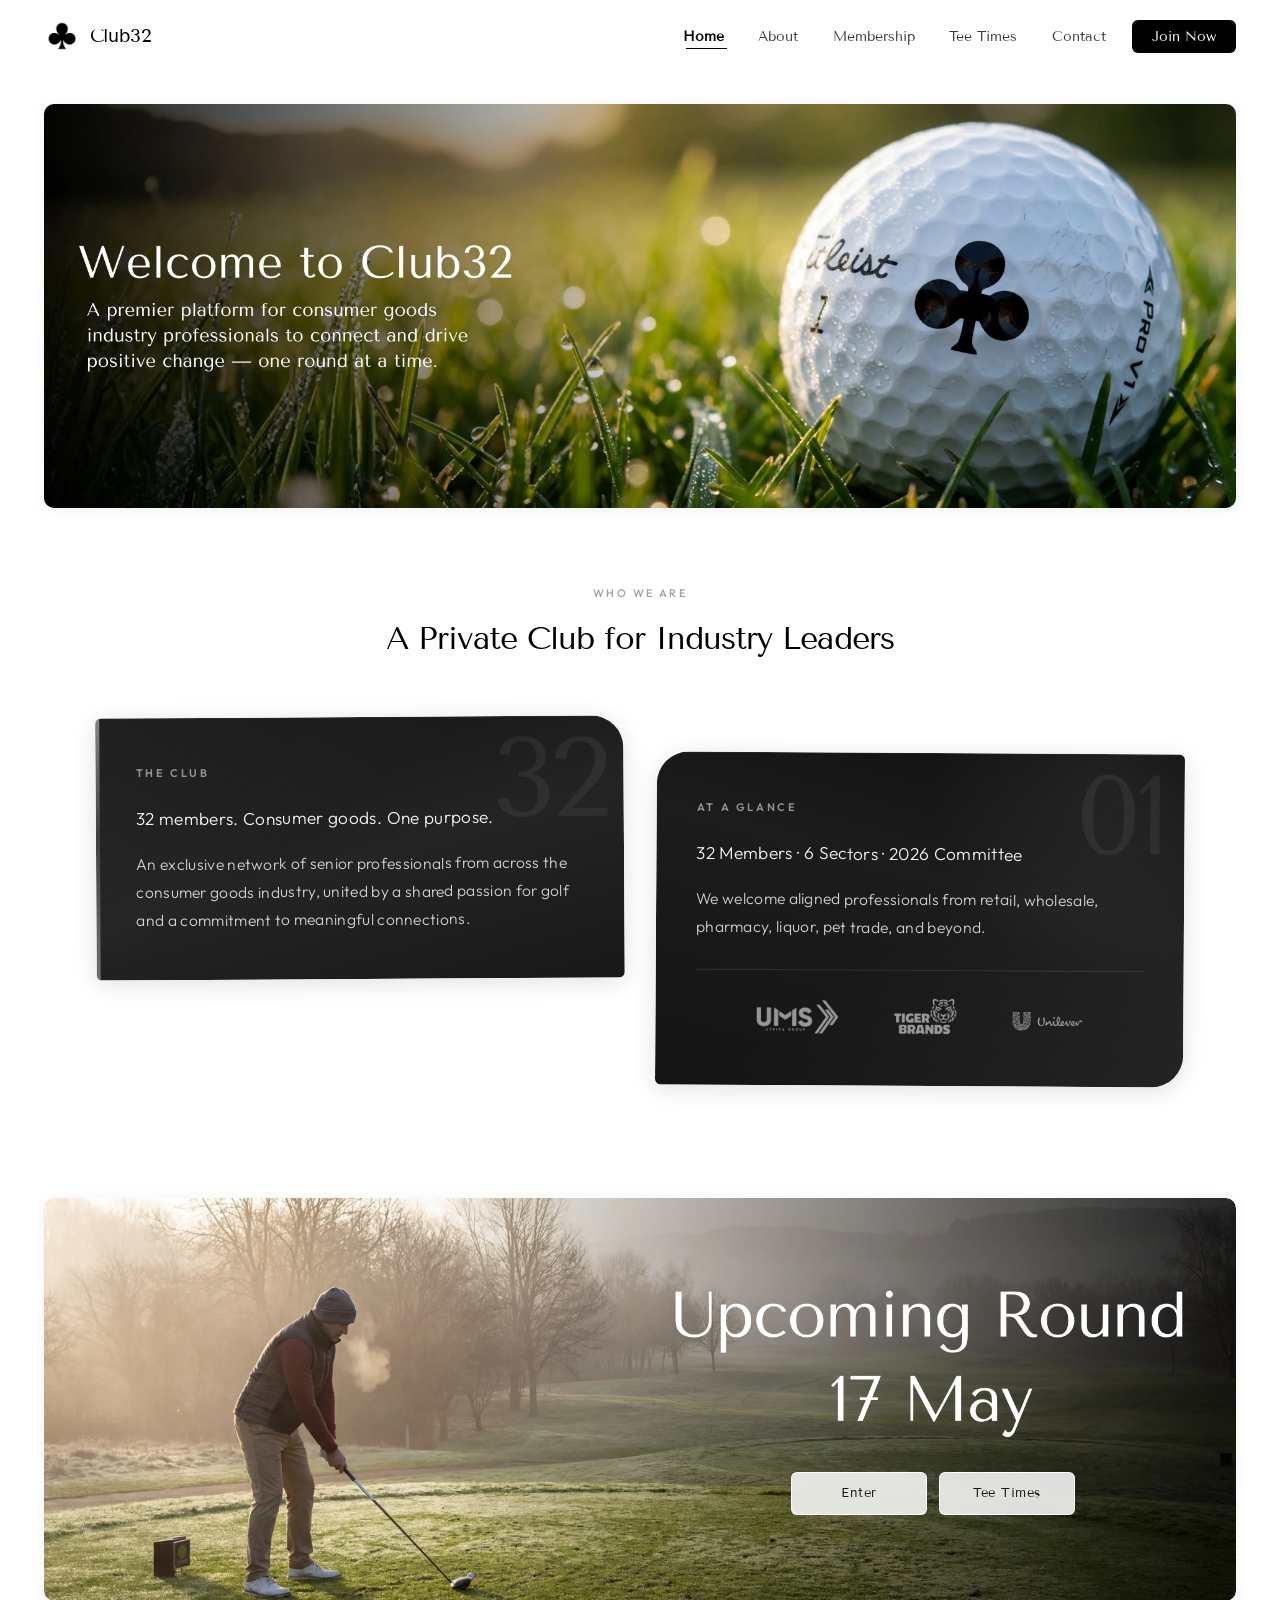
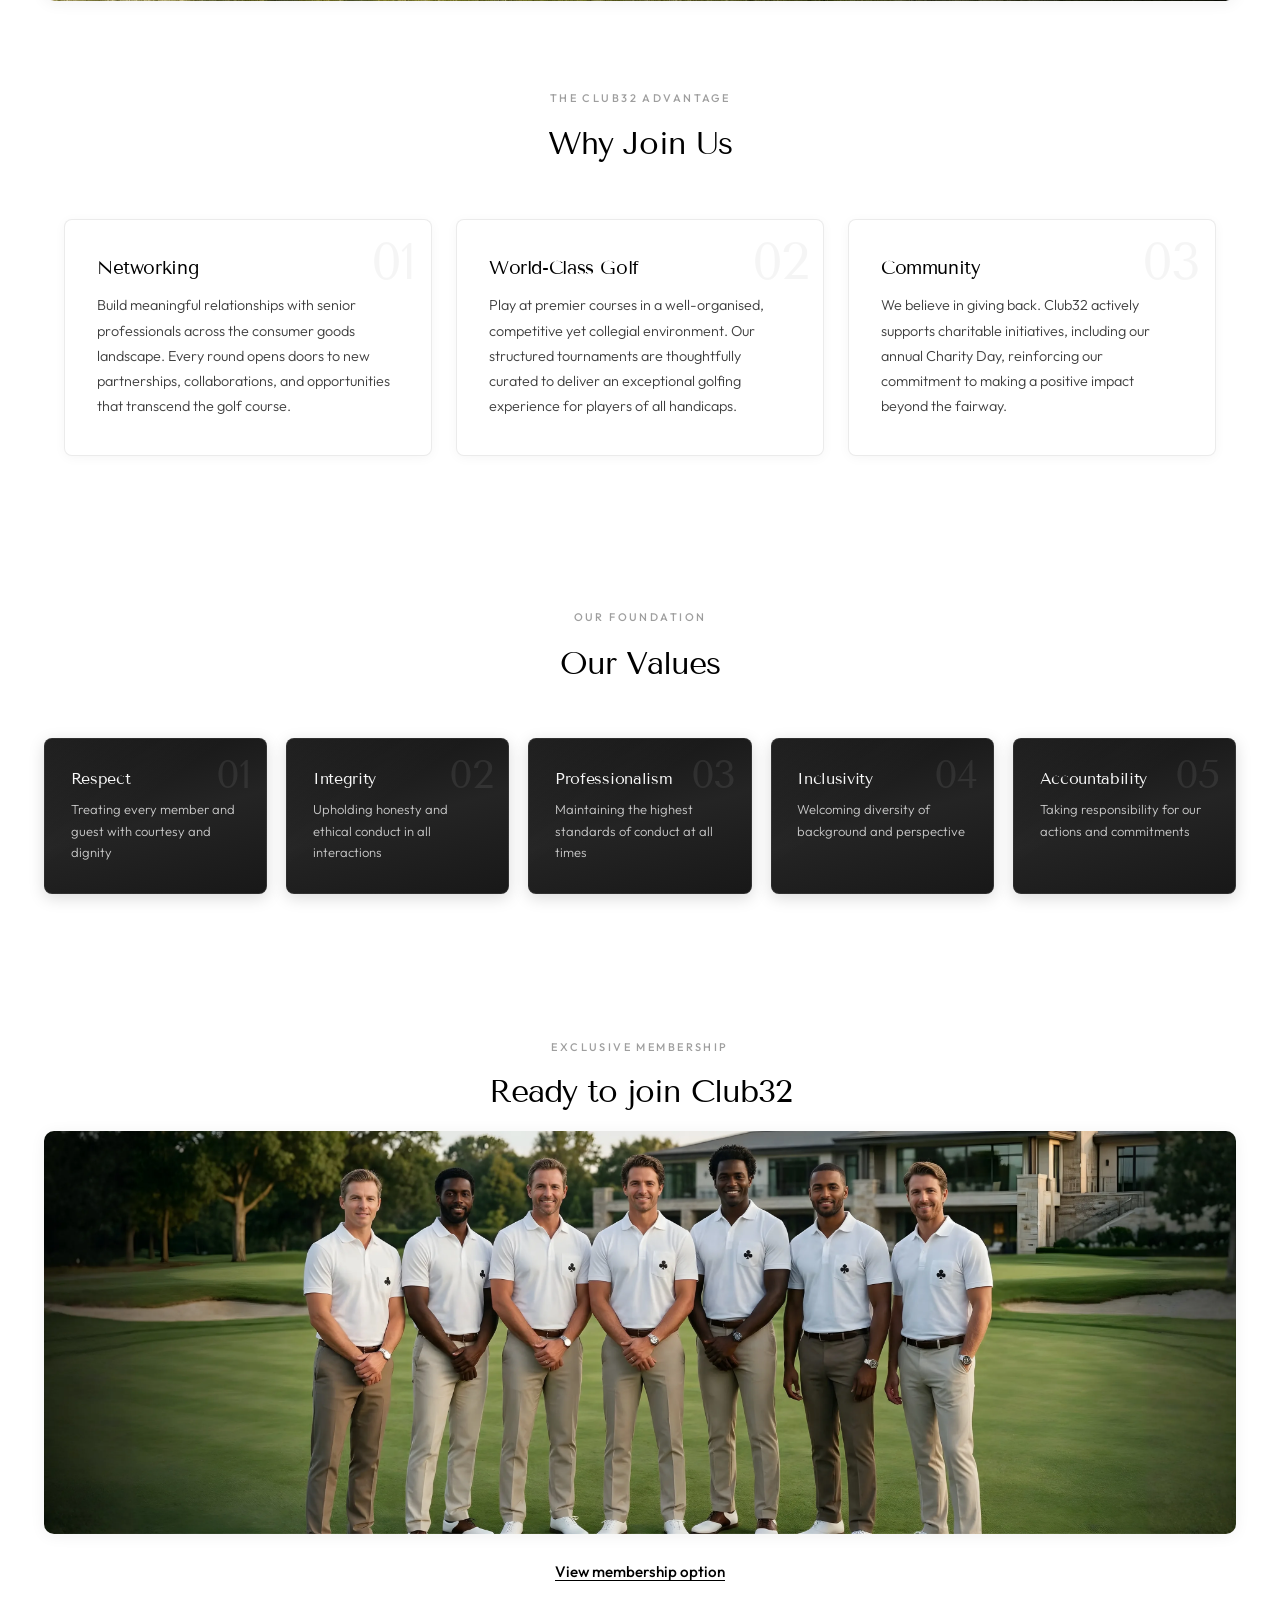
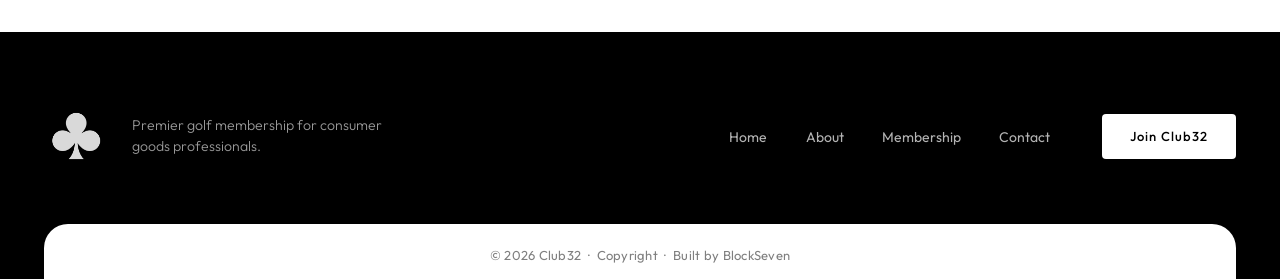
==== index.html @ cd396601 "Add WebP images, restore desktop buttons, and update OG image for tee times - Convert all tee times " ====
<!DOCTYPE html>
<html lang="en">
<head>
  <meta charset="UTF-8" />
  <meta name="viewport" content="width=device-width, initial-scale=1.0" />
  <title>Club32 — Premier Golf Club</title>
  <meta name="description" content="Club32 is an exclusive golf membership for 32 senior professionals in the consumer goods industry. Networking, world-class golf, and community — on the course and beyond." />
  <meta name="keywords" content="Club32, golf club, consumer goods, networking, membership, South Africa, premier golf" />
  <meta name="author" content="Club32" />
  <meta name="robots" content="index, follow" />
  <link rel="canonical" href="https://club32.co.za/" />
  
  <!-- Open Graph / Facebook -->
  <meta property="og:type" content="website" />
  <meta property="og:url" content="https://club32.co.za/" />
  <meta property="og:title" content="Club32 — Premier Golf Club" />
  <meta property="og:description" content="An exclusive network of 32 senior professionals from the consumer goods industry, united by a shared passion for golf and meaningful connections." />
  <meta property="og:image" content="https://club32.co.za/images/icon.png" />
  <meta property="og:image:width" content="512" />
  <meta property="og:image:height" content="512" />
  <meta property="og:site_name" content="Club32" />
  
  <!-- Twitter -->
  <meta name="twitter:card" content="summary_large_image" />
  <meta name="twitter:url" content="https://club32.co.za/" />
  <meta name="twitter:title" content="Club32 — Premier Golf Club" />
  <meta name="twitter:description" content="An exclusive network of 32 senior professionals from the consumer goods industry, united by a shared passion for golf and meaningful connections." />
  <meta name="twitter:image" content="https://club32.co.za/images/icon.png" />
  
  <!-- Favicon -->
  <link rel="icon" type="image/svg+xml" href="images/favicon.svg" />
  <link rel="icon" type="image/png" href="images/icon.png" />
  <link rel="apple-touch-icon" href="images/icon.png" />
  <link rel="stylesheet" href="css/style.css?v=20260321-footer-redesign" />
  <link rel="stylesheet" href="css/icons.css?v=20260320-values-icons" />
  <link rel="stylesheet" href="https://cdnjs.cloudflare.com/ajax/libs/font-awesome/6.4.0/css/all.min.css" />
</head>
<body>

  <!-- White header above hero -->
  <header class="site-header">
    <div class="header-inner">
      <a href="index.html" class="header-logo">
        <img src="images/favicon.svg" alt="Club32" width="36" height="36" />
        <span class="club-name">Club<span>32</span></span>
      </a>
      <button class="nav-toggle" id="navToggle" aria-label="Toggle navigation">
        <span></span><span></span><span></span>
      </button>
      <ul class="header-nav" id="navLinks">
        <li><a href="index.html" class="active">Home</a></li>
        <li><a href="about.html">About</a></li>
        <li><a href="membership.html">Membership</a></li>
        <li><a href="teetimes">Tee Times</a></li>
        <li><a href="contact.html">Contact</a></li>
        <li><a href="membership.html" class="header-cta">Join Now</a></li>
      </ul>
    </div>
  </header>

  <!-- Hero: image includes headline and CTAs -->
  <section class="hero-home" aria-label="Welcome">
    <div class="hero-home-inner">
      <div class="hero-home-media">
        <picture>
          <source media="(max-width: 768px)" srcset="images/heromobile.webp" type="image/webp" />
          <source media="(max-width: 768px)" srcset="images/heromobile.jpg" type="image/jpeg" />
          <source srcset="images/hero.webp" type="image/webp" />
          <img src="images/hero.jpg" alt="Club32 — Premier golf membership" width="1920" height="815" fetchpriority="high" />
        </picture>
      </div>
    </div>
  </section>

  <!-- Who We Are — unified premium section (matches Vision & Purpose style) -->
  <section class="section-pad section-vision-premium section-who-home" aria-labelledby="who-heading">
    <div class="container">
      <header class="vision-premium__head">
        <p class="vision-premium__kicker">Who We Are</p>
        <h2 id="who-heading" class="vision-premium__title">A Private Club for Industry Leaders</h2>
      </header>

      <div class="vision-premium__columns">
        <article class="vision-premium__panel vision-premium__panel--vision">
          <span class="vision-premium__index" aria-hidden="true">32</span>
          <p class="vision-premium__label">The Club</p>
          <blockquote class="vision-premium__quote">
            <p class="vision-premium__quote-lead">32 members. Consumer goods. One purpose.</p>
            <p>An exclusive network of senior professionals from across the consumer goods industry, united by a shared passion for golf and a commitment to meaningful connections.</p>
          </blockquote>
        </article>

        <article class="vision-premium__panel vision-premium__panel--purpose who-home__glance">
          <span class="vision-premium__index" aria-hidden="true">01</span>
          <p class="vision-premium__label">At a Glance</p>
          <blockquote class="vision-premium__quote">
            <p class="vision-premium__quote-lead">32 Members · 6 Sectors · 2026 Committee</p>
            <p>We welcome aligned professionals from retail, wholesale, pharmacy, liquor, pet trade, and beyond.</p>
          </blockquote>
          <div class="who-home__logos" role="list" aria-label="Member companies">
            <img src="images/20.png" alt="" width="100" height="50" loading="lazy" />
            <img src="images/22.png" alt="" width="100" height="50" loading="lazy" />
            <img src="images/21.png" alt="" width="100" height="50" loading="lazy" />
          </div>
        </article>
      </div>
    </div>
  </section>

  <!-- Upcoming Round Banner -->
  <section class="teetimes-banner" aria-label="Upcoming Round">
    <div class="hero-home-inner">
      <div class="hero-home-media teetimes-banner__media">
        <picture>
          <source media="(max-width: 768px)" srcset="images/teetimesmobile.webp" type="image/webp" />
          <source media="(max-width: 768px)" srcset="images/teetimesmobile.jpg" type="image/jpeg" />
          <source srcset="images/teetimes.webp" type="image/webp" />
          <img src="images/teetimes.jpg" alt="Upcoming Round — 17 May" width="1920" height="480" loading="lazy" />
        </picture>
        <span class="teetimes-banner__btns">
          <a href="teetimes" class="teetimes-banner__btn">Enter</a>
          <a href="teetimes" class="teetimes-banner__btn">Tee Times</a>
        </span>
        <a href="teetimes" class="teetimes-banner__link-text">View Tee Times</a>
      </div>
    </div>
  </section>

  <!-- Why Join Us — premium minimal style -->
  <section class="section-pad section-why-premium" aria-labelledby="why-heading">
    <div class="container">
      <header class="why-premium__head">
        <p class="why-premium__kicker">The Club32 Advantage</p>
        <h2 id="why-heading" class="why-premium__title">Why Join Us</h2>
      </header>

      <div class="why-premium__grid">
        <article class="why-premium__card">
          <span class="why-premium__number" aria-hidden="true">01</span>
          <h3 class="why-premium__card-title">Networking</h3>
          <p class="why-premium__card-text">Build meaningful relationships with senior professionals across the consumer goods landscape. Every round opens doors to new partnerships, collaborations, and opportunities that transcend the golf course.</p>
        </article>

        <article class="why-premium__card">
          <span class="why-premium__number" aria-hidden="true">02</span>
          <h3 class="why-premium__card-title">World-Class Golf</h3>
          <p class="why-premium__card-text">Play at premier courses in a well-organised, competitive yet collegial environment. Our structured tournaments are thoughtfully curated to deliver an exceptional golfing experience for players of all handicaps.</p>
        </article>

        <article class="why-premium__card">
          <span class="why-premium__number" aria-hidden="true">03</span>
          <h3 class="why-premium__card-title">Community</h3>
          <p class="why-premium__card-text">We believe in giving back. Club32 actively supports charitable initiatives, including our annual Charity Day, reinforcing our commitment to making a positive impact beyond the fairway.</p>
        </article>
      </div>
    </div>
  </section>

  <!-- Our Values — premium minimal style -->
  <section class="section-pad section-values-premium" aria-labelledby="values-heading">
    <div class="container">
      <header class="values-premium__head">
        <p class="values-premium__kicker">Our Foundation</p>
        <h2 id="values-heading" class="values-premium__title">Our Values</h2>
      </header>

      <div class="values-premium__grid">
        <article class="values-premium__card">
          <span class="values-premium__number" aria-hidden="true">01</span>
          <h3 class="values-premium__card-title">Respect</h3>
          <p class="values-premium__card-text">Treating every member and guest with courtesy and dignity</p>
        </article>

        <article class="values-premium__card">
          <span class="values-premium__number" aria-hidden="true">02</span>
          <h3 class="values-premium__card-title">Integrity</h3>
          <p class="values-premium__card-text">Upholding honesty and ethical conduct in all interactions</p>
        </article>

        <article class="values-premium__card">
          <span class="values-premium__number" aria-hidden="true">03</span>
          <h3 class="values-premium__card-title">Professionalism</h3>
          <p class="values-premium__card-text">Maintaining the highest standards of conduct at all times</p>
        </article>

        <article class="values-premium__card">
          <span class="values-premium__number" aria-hidden="true">04</span>
          <h3 class="values-premium__card-title">Inclusivity</h3>
          <p class="values-premium__card-text">Welcoming diversity of background and perspective</p>
        </article>

        <article class="values-premium__card">
          <span class="values-premium__number" aria-hidden="true">05</span>
          <h3 class="values-premium__card-title">Accountability</h3>
          <p class="values-premium__card-text">Taking responsibility for our actions and commitments</p>
        </article>
      </div>
    </div>
  </section>

  <section class="pre-footer-cta" aria-labelledby="pre-footer-membership-heading">
    <div class="hero-home-inner">
      <div class="pre-footer-cta__intro">
        <span class="section-label">Exclusive Membership</span>
        <h2 id="pre-footer-membership-heading" class="pre-footer-cta__heading">Ready to join Club32</h2>
      </div>
      <div class="hero-home-media">
        <picture>
          <source media="(max-width: 768px)" srcset="images/teammobile.webp" type="image/webp" />
          <source media="(max-width: 768px)" srcset="images/teammobile.jpg" type="image/jpeg" />
          <source srcset="images/team.webp" type="image/webp" />
          <img src="images/team.jpg" alt="Club32 members on the course" width="1920" height="815" loading="lazy" />
        </picture>
      </div>
      <div class="pre-footer-cta__action">
        <a href="membership.html" class="pre-footer-cta__link">View membership option</a>
      </div>
    </div>
  </section>

  <!-- Footer -->
  <footer class="footer-minimal">
    <div class="footer-minimal__main">
      <div class="container">
        <div class="footer-minimal__grid">
          <div class="footer-minimal__brand">
            <a href="index.html" class="footer-minimal__logo" aria-label="Club32 home">
              <img src="images/icon.png" alt="" width="64" height="64" />
            </a>
            <p class="footer-minimal__tagline">Premier golf membership for consumer goods professionals.</p>
          </div>
          <nav class="footer-minimal__nav" aria-label="Footer navigation">
            <ul class="footer-minimal__links">
              <li><a href="index.html">Home</a></li>
              <li><a href="about.html">About</a></li>
              <li><a href="membership.html">Membership</a></li>
              <li><a href="contact.html">Contact</a></li>
            </ul>
          </nav>
          <div class="footer-minimal__cta">
            <a href="membership.html" class="footer-minimal__btn">Join Club32</a>
          </div>
        </div>
      </div>
    </div>
    <div class="footer-minimal__legal">
      <div class="container">
        <p class="footer-minimal__copyright">&copy; 2026 Club32 &nbsp;·&nbsp; Copyright &nbsp;·&nbsp; Built by BlockSeven</p>
      </div>
    </div>
  </footer>

  <script>
    (function() {
      var toggle = document.getElementById('navToggle');
      var links  = document.getElementById('navLinks');
      if (toggle && links) {
        toggle.addEventListener('click', function() {
          toggle.classList.toggle('open');
          links.classList.toggle('open');
        });
      }
    })();
  </script>

</body>
</html>
---- css/style.css ----
/* ============================================================
   Club32 — Corporate Golf Membership
   Clean, professional, black + modern type pairing
   (Tenor Sans + Outfit — display / UI)
   ============================================================ */

@import url('https://fonts.googleapis.com/css2?family=DM+Sans:ital,opsz,wght@0,9..64,400;0,9..64,500;0,9..64,600;0,9..64,700&family=Outfit:wght@300;400;500;600;700&family=Tenor+Sans&display=swap');

:root {
  --green:       #000000;
  --green-light: #333333;
  --green-dark:  #000000;
  --green-muted: #4a4a4a;
  --accent:      #000000;
  --white:       #ffffff;
  --off-white:   #f8f8f8;
  /* Footer — dark band: one body tone + pure white headings */
  --footer-muted:      rgba(255, 255, 255, 0.72);
  --footer-text:       rgba(255, 255, 255, 0.72);
  --footer-rule:       rgba(255, 255, 255, 0.22);
  --footer-legal-bg:   #ffffff;
  --footer-legal-text: var(--text-dark);
  --footer-legal-gutter: 15px;
  --footer-surface:    #000000;
  --text-dark:   #1a1a1a;
  --text-body:   #3d3d3d;
  --text-muted:  #666666;
  --border:      rgba(0,0,0,0.12);
  --shadow:      0 2px 16px rgba(0,0,0,0.06);
  --shadow-lg:   0 8px 32px rgba(0,0,0,0.1);
  --radius:      6px;
  --radius-lg:   10px;
  --transition:  all 0.25s ease;
  --header-h:    72px;
  --content-max: 1240px;
}

*, *::before, *::after { box-sizing: border-box; margin: 0; padding: 0; }

html {
  scroll-behavior: smooth;
  font-size: 16px;
  max-width: 100%;
  overflow-x: hidden;
}

body {
  font-family: 'Outfit', sans-serif;
  font-weight: 400;
  color: var(--text-body);
  background: var(--white);
  line-height: 1.65;
  max-width: 100%;
  overflow-x: hidden;
}

img { display: block; max-width: 100%; height: auto; }
a { color: inherit; text-decoration: none; }
ul { list-style: none; }

/* ── Typography ── */
h1, h2, h3, h4, h5 {
  font-family: 'Tenor Sans', sans-serif;
  line-height: 1.25;
  color: var(--green-dark);
  letter-spacing: -0.02em;
}

h1 { font-size: clamp(2rem, 4.5vw, 3.25rem); font-weight: 400; }
h2 { font-size: clamp(1.5rem, 3vw, 2.25rem); font-weight: 400; }
h3 { font-size: clamp(1.15rem, 2vw, 1.35rem); font-weight: 500; }
h4 { font-size: 1.05rem; font-weight: 500; }

p { font-size: 1rem; line-height: 1.75; color: var(--text-body); }

.section-label {
  font-family: 'Outfit', sans-serif;
  font-size: 0.7rem;
  font-weight: 500;
  letter-spacing: 0.18em;
  text-transform: uppercase;
  color: var(--accent);
  display: block;
  margin-bottom: 0.5rem;
}

/* ── Layout ── */
.container {
  max-width: var(--content-max);
  margin: 0 auto;
  padding: 0 1.5rem;
}

.section-pad { padding: 3.5rem 0; }
.section-pad-sm { padding: 2.5rem 0; }

/* ── Header: white, above hero ── */
.site-header {
  position: absolute;
  top: 0;
  left: 0;
  right: 0;
  z-index: 100;
  height: var(--header-h);
  background: var(--white);
  font-family: 'Tenor Sans', sans-serif;
}

.header-inner {
  display: flex;
  align-items: center;
  justify-content: space-between;
  height: 100%;
  max-width: var(--content-max);
  margin: 0 auto;
  padding: 0 1.5rem;
}

.header-logo {
  display: flex;
  align-items: center;
  gap: 0.6rem;
  text-decoration: none;
  color: var(--green-dark);
}

.header-logo img {
  width: 36px;
  height: 36px;
  flex-shrink: 0;
}

.header-logo .club-name {
  font-family: 'Tenor Sans', sans-serif;
  font-size: 1.2rem;
  font-weight: 500;
  letter-spacing: -0.01em;
}

.header-logo .club-name span {
  color: var(--accent);
}

.header-nav {
  display: flex;
  align-items: center;
  gap: 0.15rem;
}

.header-nav a {
  font-size: 0.875rem;
  font-weight: 500;
  color: var(--text-body);
  padding: 0.5rem 1rem;
  border-radius: var(--radius);
  transition: var(--transition);
  position: relative;
}

.header-nav a:not(.header-cta)::after {
  content: '';
  position: absolute;
  bottom: 0.25rem;
  left: 1.2rem;
  right: 1rem;
  height: 1px;
  background: var(--green);
  width: 0;
  transition: width 0.3s ease;
}

.header-nav a:not(.header-cta):hover::after {
  width: calc(100% - 2rem);
}

.header-nav a:hover {
  color: var(--green);
}

.header-nav a.active {
  color: var(--green);
  font-weight: 600;
}

.header-nav a.active::after {
  width: calc(100% - 2rem);
}

.header-cta {
  background: var(--green) !important;
  color: var(--white) !important;
  margin-left: 0.5rem;
  padding: 0.5rem 1.25rem !important;
}

.header-cta:hover {
  background: var(--green-light) !important;
  color: var(--white) !important;
}

/* Mobile menu */
.nav-toggle {
  display: none;
  flex-direction: column;
  gap: 5px;
  cursor: pointer;
  padding: 8px;
  border: none;
  background: none;
  color: var(--green-dark);
}

.nav-toggle span {
  display: block;
  width: 22px;
  height: 2px;
  background: currentColor;
  border-radius: 2px;
  transition: var(--transition);
}

.nav-toggle.open span:nth-child(1) { transform: rotate(45deg) translate(5px, 5px); }
.nav-toggle.open span:nth-child(2) { opacity: 0; }
.nav-toggle.open span:nth-child(3) { transform: rotate(-45deg) translate(5px, -5px); }

.nav-toggle.open {
  position: fixed;
  top: calc((var(--header-h) - 38px) / 2);
  right: 1.5rem;
  z-index: 1001;
}

@media (max-width: 768px) {
  .nav-toggle {
    display: flex;
    position: relative;
    z-index: 1001;
  }

  .header-nav {
    display: none;
    position: fixed;
    top: 0;
    left: 0;
    right: 0;
    bottom: 0;
    width: 100%;
    height: 100vh;
    height: 100dvh;
    background: var(--off-white);
    flex-direction: column;
    align-items: flex-start;
    justify-content: flex-start;
    padding: 10rem 2rem 2rem;
    gap: 0;
    z-index: 1000;
  }

  .header-nav.open {
    display: flex;
  }

  .header-nav a {
    font-family: 'Tenor Sans', sans-serif;
    font-size: clamp(2rem, 7vw, 2.75rem);
    font-weight: 400;
    letter-spacing: -0.02em;
    line-height: 1.3;
    color: var(--text-dark);
    padding: 0.75rem 0;
    border-radius: 0;
    background: none !important;
  }

  .header-nav a:not(.header-cta)::after {
    display: none;
  }

  .header-nav a:hover {
    color: var(--text-muted);
    background: none;
  }

  .header-nav a.active {
    color: var(--text-dark);
    font-weight: 400;
  }

  .header-nav .header-cta {
    display: none;
  }

  .nav-toggle.open span {
    background: var(--green-dark);
  }
}

/* ── Home hero: image block, same width as header ── */
.hero-home {
  padding: calc(var(--header-h) + 2rem) 0 0.75rem;
  background: var(--white);
}

.hero-home-inner {
  max-width: var(--content-max);
  margin: 0 auto;
  padding: 0 1.5rem;
}

.hero-home-media {
  border-radius: var(--radius-lg);
  overflow: hidden;
  box-shadow: var(--shadow);
}

.hero-home-media picture,
.hero-home-media img {
  display: block;
}

.hero-home-media img {
  width: 100%;
  height: auto;
}

@media (max-width: 768px) {
  .hero-home-media img {
    aspect-ratio: 4 / 5;
  }
}

/* About: tuck content a touch closer under the hero image */
.page-about .hero-home {
  padding-bottom: 0.35rem;
}

/* About: soft white fade at bottom of hero (blends arrow / artwork into page) */
.page-about .hero-home-media {
  position: relative;
}

.page-about .hero-home-media::after {
  content: '';
  position: absolute;
  left: 0;
  right: 0;
  bottom: 0;
  /* Short band; fade stays at the very bottom so it doesn’t climb the artwork */
  height: min(9%, 2.75rem);
  pointer-events: none;
  background: linear-gradient(
    to bottom,
    rgba(255, 255, 255, 0) 0%,
    rgba(255, 255, 255, 0) 78%,
    rgba(255, 255, 255, 0.12) 92%,
    rgba(255, 255, 255, 0.4) 100%
  );
}

/* Pull first content section closer under the home hero */
.hero-home + .section-pad {
  padding-top: 2.25rem;
}

/* ── Hero: image with text on left, no overlap on ball ── */
.hero-banner {
  position: relative;
  min-height: 560px;
  display: flex;
  align-items: center;
  overflow: hidden;
  background: var(--green-dark);
}

.hero-banner .hero-media {
  position: absolute;
  inset: 0;
}

.hero-banner .hero-media img,
.hero-banner .hero-media picture img {
  width: 100%;
  height: 100%;
  object-fit: cover;
  object-position: 55% 50%;
}

/* Strong left-to-right overlay: dark where text sits, ball stays visible right */
.hero-banner .hero-overlay {
  position: absolute;
  inset: 0;
  background: linear-gradient(
    90deg,
    rgba(0,0,0,0.94) 0%,
    rgba(0,0,0,0.82) 28%,
    rgba(0,0,0,0.45) 52%,
    rgba(0,0,0,0.15) 72%,
    transparent 88%
  );
  pointer-events: none;
}

.hero-banner .hero-inner {
  position: relative;
  z-index: 2;
  width: 100%;
  max-width: var(--content-max);
  margin: 0 auto;
  padding: calc(var(--header-h) + 2.5rem) 1.5rem 3.5rem;
  box-sizing: border-box;
}

.hero-banner .hero-content {
  max-width: 480px;
  text-align: left;
}

.hero-banner .section-label {
  font-size: 0.7rem;
  letter-spacing: 0.2em;
  color: rgba(255,255,255,0.8);
  margin-bottom: 0.75rem;
}

.hero-banner h1 {
  color: var(--white);
  font-size: clamp(2rem, 4.2vw, 3rem);
  line-height: 1.15;
  margin-bottom: 1rem;
  text-shadow: 0 2px 8px rgba(0,0,0,0.35);
}

.hero-banner .hero-divider {
  width: 48px;
  height: 2px;
  background: var(--white);
  margin-bottom: 1.25rem;
  border-radius: 2px;
  opacity: 0.9;
}

.hero-banner .hero-subtitle {
  font-size: clamp(0.9375rem, 1.6vw, 1.0625rem);
  color: rgba(255,255,255,0.92);
  line-height: 1.65;
  margin-bottom: 1.75rem;
  text-shadow: 0 1px 4px rgba(0,0,0,0.25);
}

.hero-banner .btn-group {
  display: flex;
  gap: 0.75rem;
  flex-wrap: wrap;
}

/* Hero when content is direct child (inner pages, no hero-inner) */
.hero-banner > .hero-content {
  position: relative;
  z-index: 2;
  max-width: var(--content-max);
  margin: 0 auto;
  padding: calc(var(--header-h) + 2.5rem) 1.5rem 3rem;
  width: 100%;
  box-sizing: border-box;
}

.hero-banner > .hero-content .hero-content { max-width: none; }

/* Hero small (inner pages) */
.hero-small .hero-media::after {
  content: '';
  position: absolute;
  inset: 0;
  background: linear-gradient(180deg, rgba(0,0,0,0.72) 0%, rgba(0,0,0,0.88) 100%);
}

.hero-small { min-height: 320px; }

.hero-small .hero-content,
.hero-small .hero-inner .hero-content {
  max-width: 560px;
}

.hero-small .hero-inner {
  padding-top: calc(var(--header-h) + 2rem);
  padding-bottom: 2.5rem;
}

.hero-small .hero-subtitle { max-width: 560px; }

/* ── Buttons ── */
.btn {
  display: inline-block;
  padding: 0.75rem 1.75rem;
  border-radius: var(--radius);
  font-family: 'Outfit', sans-serif;
  font-size: 0.875rem;
  font-weight: 600;
  letter-spacing: 0.05em;
  text-transform: uppercase;
  cursor: pointer;
  border: none;
  transition: var(--transition);
  text-decoration: none;
}

.btn-primary,
.btn-gold {
  background: var(--green);
  color: var(--white);
  box-shadow: 0 2px 12px rgba(0,0,0,0.25);
}

.btn-primary:hover,
.btn-gold:hover {
  background: var(--green-light);
  box-shadow: 0 4px 20px rgba(0,0,0,0.3);
  transform: translateY(-1px);
}

.btn-outline {
  background: transparent;
  color: var(--white);
  border: 1.5px solid rgba(255,255,255,0.7);
}

.btn-outline:hover {
  background: rgba(255,255,255,0.12);
  border-color: var(--white);
  transform: translateY(-1px);
}

.btn-green {
  background: var(--green);
  color: var(--white);
}

.btn-green:hover {
  background: var(--green-light);
  color: var(--white);
  transform: translateY(-1px);
}

/* ── Section Headings ── */
.section-heading {
  text-align: center;
  margin-bottom: 2.5rem;
}

.section-heading h1,
.section-heading h2 { margin-bottom: 0.5rem; }

.section-heading p {
  max-width: 540px;
  margin: 0 auto;
  color: var(--text-muted);
  font-size: 1rem;
}

.accent-line,
.gold-line {
  width: 48px;
  height: 2px;
  background: var(--accent);
  margin: 0.75rem auto 0;
  border-radius: 2px;
}

/* ── Cards ── */
.card-grid-3 {
  display: grid;
  grid-template-columns: repeat(3, 1fr);
  gap: 1.75rem;
}

.card-grid-2 {
  display: grid;
  grid-template-columns: repeat(2, 1fr);
  gap: 1.75rem;
}

.card {
  background: var(--white);
  border: 1px solid var(--border);
  border-radius: var(--radius-lg);
  padding: 2rem 1.75rem;
  transition: var(--transition);
  box-shadow: 0 1px 8px rgba(0,0,0,0.04);
}

.card:hover {
  box-shadow: var(--shadow);
  border-color: rgba(0,0,0,0.2);
  transform: translateY(-2px);
}

.card-icon {
  margin-bottom: 1rem;
  display: block;
}

.card h3 {
  color: var(--green);
  margin-bottom: 0.5rem;
}

.card p {
  font-size: 0.9375rem;
  color: var(--text-muted);
  line-height: 1.7;
}

/* ── Section backgrounds ── */
.section-offwhite { background: var(--off-white); }

.section-dark {
  background: var(--green);
  color: var(--white);
}

.section-dark h2,
.section-dark h3,
.section-dark h4 { color: var(--white); }

.section-dark p { color: rgba(255,255,255,0.88); }

.section-dark .section-heading h2,
.section-dark .section-heading p { color: var(--white); }

.section-dark .section-heading p { color: rgba(255,255,255,0.75); }

.section-navy {
  background: var(--green-dark);
  color: var(--white);
}

.section-navy h2, .section-navy h3, .section-navy h4 { color: var(--white); }

.section-navy p { color: rgba(255,255,255,0.82); }

/* ── Values strip ── */
.values-strip {
  display: flex;
  flex-wrap: wrap;
  border-radius: var(--radius-lg);
  overflow: hidden;
  box-shadow: var(--shadow);
}

.value-item {
  flex: 1 1 20%;
  min-width: 160px;
  padding: 1.75rem 1.25rem;
  background: var(--green);
  border-right: 1px solid rgba(255,255,255,0.08);
  text-align: center;
  transition: var(--transition);
}

.value-item:last-child { border-right: none; }

.value-item:hover { background: var(--green-light); }

.value-item .value-icon {
  display: block;
  margin-bottom: 0.5rem;
}

.value-item h4 {
  color: var(--white);
  font-family: 'Tenor Sans', sans-serif;
  font-size: 1rem;
  margin-bottom: 0.35rem;
}

.value-item p {
  font-size: 0.8rem;
  color: rgba(255,255,255,0.78);
  line-height: 1.5;
}

/* ── Pre-footer: same framed hero image + membership CTA (all pages) ── */
.pre-footer-cta {
  background: var(--white);
  padding: clamp(2.5rem, 5vw, 3.5rem) 0 clamp(2.25rem, 4vw, 3rem);
}

.pre-footer-cta__intro {
  text-align: center;
  margin-bottom: 1.25rem;
}

.pre-footer-cta__intro .section-label {
  font-family: 'Outfit', sans-serif;
  font-size: 0.6875rem;
  font-weight: 500;
  letter-spacing: 0.22em;
  text-transform: uppercase;
  color: rgba(0, 0, 0, 0.38);
  margin-bottom: 1rem;
}

.pre-footer-cta__heading {
  font-family: 'Tenor Sans', sans-serif;
  font-size: clamp(1.5rem, 2.6vw, 2rem);
  font-weight: 400;
  letter-spacing: -0.03em;
  color: var(--green-dark);
  line-height: 1.2;
  margin: 0;
}

.pre-footer-cta .hero-home-media {
  margin-bottom: 1.5rem;
}

.pre-footer-cta__action {
  text-align: center;
}

.pre-footer-cta__link {
  font-size: 0.95rem;
  font-weight: 500;
  color: var(--green-dark);
  text-decoration: underline;
  text-decoration-thickness: 1px;
  text-underline-offset: 0.2em;
  transition: color 0.2s ease, text-decoration-color 0.2s ease;
}

.pre-footer-cta__link:hover {
  color: var(--accent);
  text-decoration-color: var(--accent);
}

/* ── Code of Conduct (About) — charter band: authoritative, not committee cards ── */
.section-conduct-charter.section-pad {
  padding-top: clamp(5rem, 11vw, 8.5rem);
  padding-bottom: clamp(5rem, 11vw, 8.5rem);
  color: var(--white);
  background:
    radial-gradient(ellipse 100% 80% at 50% -20%, rgba(255, 255, 255, 0.06) 0%, transparent 55%),
    radial-gradient(ellipse 60% 50% at 100% 50%, rgba(255, 255, 255, 0.03) 0%, transparent 45%),
    linear-gradient(175deg, #0a0a0a 0%, #030303 40%, #0c0c0c 100%);
  border-top: 1px solid rgba(255, 255, 255, 0.07);
  border-bottom: 1px solid rgba(255, 255, 255, 0.07);
}

.conduct-charter {
  max-width: calc(var(--content-max) + 2rem);
}

.conduct-charter__header {
  margin-bottom: clamp(2.75rem, 6vw, 4.25rem);
}

@media (min-width: 768px) {
  .conduct-charter__header {
    text-align: left;
    max-width: 44rem;
  }
}

@media (max-width: 767px) {
  .conduct-charter__header {
    text-align: left;
  }
}

.conduct-charter__label {
  font-family: 'Outfit', sans-serif;
  font-size: 0.6875rem;
  font-weight: 600;
  letter-spacing: 0.28em;
  text-transform: uppercase;
  color: rgba(255, 255, 255, 0.45);
  margin-bottom: 1.1rem;
}

.conduct-charter__title {
  font-family: 'Tenor Sans', sans-serif;
  font-size: clamp(2.35rem, 6.5vw, 3.85rem);
  font-weight: 400;
  letter-spacing: -0.04em;
  line-height: 1.05;
  color: #ffffff;
  margin: 0 0 1.35rem;
}

.conduct-charter__statement {
  font-family: 'Outfit', sans-serif;
  font-size: clamp(1.05rem, 1.65vw, 1.2rem);
  font-weight: 400;
  line-height: 1.65;
  color: rgba(255, 255, 255, 0.82);
  margin: 0;
  max-width: 38rem;
}

@media (max-width: 767px) {
  .conduct-charter__statement {
    margin-left: 0;
    margin-right: 0;
  }
}

.conduct-charter__frame {
  position: relative;
  margin-top: clamp(0.5rem, 2vw, 1rem);
  padding-top: clamp(0.25rem, 1vw, 0.5rem);
  padding-left: clamp(1.25rem, 3.5vw, 2.15rem);
  border-top: 1px solid rgba(255, 255, 255, 0.14);
}

.conduct-charter__frame::before {
  content: '';
  position: absolute;
  left: 0;
  top: 0;
  bottom: 0;
  width: 3px;
  border-radius: 2px;
  background: linear-gradient(
    180deg,
    rgba(255, 255, 255, 0.55) 0%,
    rgba(255, 255, 255, 0.18) 45%,
    rgba(255, 255, 255, 0.35) 100%
  );
}

.conduct-charter__rule {
  display: flex;
  flex-wrap: nowrap;
  align-items: flex-start;
  gap: clamp(1rem, 3vw, 2.25rem);
  padding-top: clamp(1.85rem, 3.5vw, 2.65rem);
  padding-bottom: clamp(1.85rem, 3.5vw, 2.65rem);
  border-bottom: 1px solid rgba(255, 255, 255, 0.08);
}

.conduct-charter__rule:last-child {
  border-bottom: none;
  padding-bottom: 0;
}

.conduct-charter__num {
  flex: 0 0 auto;
  width: clamp(2.75rem, 8vw, 4.25rem);
  font-family: 'Tenor Sans', sans-serif;
  font-size: clamp(2rem, 4.5vw, 3.35rem);
  font-weight: 400;
  line-height: 1;
  letter-spacing: -0.04em;
  color: rgba(255, 255, 255, 0.14);
  text-align: right;
}

.conduct-charter__rule-main {
  flex: 1 1 0;
  min-width: 0;
}

.conduct-charter__rule-title {
  font-family: 'Tenor Sans', sans-serif;
  font-size: clamp(1.2rem, 2.2vw, 1.55rem);
  font-weight: 400;
  letter-spacing: -0.02em;
  line-height: 1.2;
  color: #ffffff;
  margin: 0 0 0.85rem;
}

.conduct-charter__rule-text {
  font-family: 'Outfit', sans-serif;
  font-size: clamp(0.9375rem, 1.15vw, 1.02rem);
  font-weight: 300;
  line-height: 1.78;
  color: rgba(255, 255, 255, 0.74);
  margin: 0;
  max-width: 52rem;
}

@media (max-width: 560px) {
  .conduct-charter__rule {
    flex-direction: column;
    gap: 0.35rem;
  }

  .conduct-charter__num {
    width: 100%;
    text-align: left;
    font-size: clamp(1.75rem, 8vw, 2.25rem);
    color: rgba(255, 255, 255, 0.22);
  }

  .conduct-charter__rule-title {
    margin-top: 0.15rem;
  }
}

/* ── Our Community (About) ── */
.section-community-premium.section-pad {
  padding-top: clamp(4.5rem, 9vw, 7rem);
  padding-bottom: clamp(4.5rem, 9vw, 7rem);
  background: var(--white);
}

.community-premium__head {
  text-align: center;
  margin-bottom: clamp(2.5rem, 5vw, 3.5rem);
}

.community-premium__kicker {
  font-family: 'Outfit', sans-serif;
  font-size: 0.6875rem;
  font-weight: 500;
  letter-spacing: 0.22em;
  text-transform: uppercase;
  color: rgba(0, 0, 0, 0.38);
  margin-bottom: 1rem;
}

.community-premium__title {
  font-family: 'Tenor Sans', sans-serif;
  font-size: clamp(1.5rem, 2.6vw, 2rem);
  font-weight: 400;
  letter-spacing: -0.03em;
  color: var(--green-dark);
  line-height: 1.2;
  margin: 0 0 0.85rem;
  text-transform: none;
}

.community-premium__deck {
  max-width: 36rem;
  margin: 0 auto;
  font-size: 1rem;
  line-height: 1.75;
  color: var(--text-muted);
}

.community-premium__grid {
  display: grid;
  grid-template-columns: repeat(3, 1fr);
  gap: clamp(1rem, 2vw, 1.25rem);
  max-width: 68rem;
  margin: 0 auto;
}

.community-premium__card {
  position: relative;
  overflow: hidden;
  border-radius: 1rem;
  padding: clamp(1.35rem, 2.4vw, 1.65rem) clamp(1.25rem, 2vw, 1.45rem);
  text-align: left;
  background:
    linear-gradient(155deg, rgba(255, 255, 255, 0.06) 0%, transparent 42%),
    linear-gradient(168deg, #121212 0%, #232323 50%, #181818 100%);
  box-shadow:
    0 8px 28px rgba(0, 0, 0, 0.12),
    0 1px 0 rgba(255, 255, 255, 0.05) inset;
  transition: transform 0.35s ease, box-shadow 0.35s ease;
}

.community-premium__card:hover {
  transform: translateY(-2px);
  box-shadow:
    0 14px 36px rgba(0, 0, 0, 0.16),
    0 1px 0 rgba(255, 255, 255, 0.07) inset;
}

.community-premium__label {
  font-family: 'Outfit', sans-serif;
  font-size: 0.625rem;
  font-weight: 600;
  letter-spacing: 0.2em;
  text-transform: uppercase;
  color: rgba(255, 255, 255, 0.42);
  margin: 0 0 0.7rem;
}

.community-premium__name {
  font-family: 'Tenor Sans', sans-serif;
  font-size: clamp(1.02rem, 1.25vw, 1.14rem);
  font-weight: 400;
  letter-spacing: -0.02em;
  line-height: 1.28;
  color: rgba(255, 255, 255, 0.97);
  margin: 0 0 0.65rem;
}

.community-premium__text {
  font-family: 'Outfit', sans-serif;
  font-size: 0.9375rem;
  font-weight: 300;
  line-height: 1.78;
  color: rgba(255, 255, 255, 0.76);
  margin: 0;
}

@media (prefers-reduced-motion: reduce) {
  .community-premium__card:hover {
    transform: none;
  }
}

@media (max-width: 900px) {
  .community-premium__grid {
    grid-template-columns: repeat(2, 1fr);
  }
}

@media (max-width: 560px) {
  .community-premium__grid {
    grid-template-columns: 1fr;
  }
}

/* ── Executive Committee (About) — premium board ── */
.section-committee-premium.section-pad {
  padding-top: clamp(2.5rem, 5.5vw, 4rem);
  padding-bottom: clamp(3.5rem, 7vw, 5.5rem);
  background: var(--white);
}

.committee-premium__head {
  text-align: center;
  margin-bottom: clamp(2.75rem, 5vw, 4rem);
}

.committee-premium__kicker {
  font-family: 'Outfit', sans-serif;
  font-size: 0.6875rem;
  font-weight: 500;
  letter-spacing: 0.22em;
  text-transform: uppercase;
  color: rgba(0, 0, 0, 0.38);
  margin-bottom: 1rem;
}

.committee-premium__title {
  font-family: 'Tenor Sans', sans-serif;
  font-size: clamp(1.5rem, 2.6vw, 2rem);
  font-weight: 400;
  letter-spacing: -0.03em;
  color: var(--green-dark);
  line-height: 1.2;
  margin: 0 0 0.85rem;
}

.committee-premium__deck {
  max-width: 36rem;
  margin: 0 auto;
  font-size: 1rem;
  line-height: 1.75;
  color: var(--text-muted);
}

.committee-premium__board {
  display: flex;
  flex-direction: column;
  gap: clamp(1.15rem, 2.2vw, 1.65rem);
}

.committee-premium__card {
  position: relative;
  overflow: hidden;
  text-align: center;
  isolation: isolate;
  background:
    linear-gradient(155deg, rgba(255, 255, 255, 0.06) 0%, transparent 42%),
    linear-gradient(168deg, #121212 0%, #232323 50%, #181818 100%);
  /* One consistent radius across chair + grid — reads as a single family */
  border-radius: 1rem;
  padding: clamp(1.35rem, 2.4vw, 1.7rem) clamp(1.2rem, 2vw, 1.5rem);
  box-shadow:
    0 8px 28px rgba(0, 0, 0, 0.14),
    0 1px 0 rgba(255, 255, 255, 0.06) inset;
  transition: transform 0.4s ease, box-shadow 0.45s ease;
}

/* Full-card platinum highlight on hover — soft wash + slow sheen drift */
.committee-premium__card::before {
  content: '';
  position: absolute;
  inset: 0;
  z-index: 1;
  pointer-events: none;
  border-radius: inherit;
  opacity: 0;
  background: linear-gradient(
    128deg,
    rgba(255, 255, 255, 0.14) 0%,
    rgba(238, 240, 250, 0.32) 32%,
    rgba(255, 255, 255, 0.26) 50%,
    rgba(210, 216, 230, 0.24) 68%,
    rgba(255, 255, 255, 0.12) 100%
  );
  background-size: 240% 240%;
  background-position: 8% 42%;
  mix-blend-mode: soft-light;
  transition:
    opacity 0.55s cubic-bezier(0.22, 1, 0.36, 1),
    background-position 2.75s cubic-bezier(0.33, 0.72, 0.24, 1);
}

.committee-premium__card:hover::before {
  opacity: 1;
  background-position: 92% 58%;
}

.committee-premium__card:hover {
  transform: translateY(-3px);
  box-shadow:
    0 16px 42px rgba(0, 0, 0, 0.2),
    0 1px 0 rgba(255, 255, 255, 0.12) inset,
    0 0 0 1px rgba(255, 255, 255, 0.1) inset;
}

.committee-premium__card--chair {
  display: flex;
  flex-direction: row;
  align-items: center;
  gap: clamp(1.15rem, 2.8vw, 2rem);
  text-align: left;
  padding: clamp(1.45rem, 2.8vw, 2rem) clamp(1.45rem, 2.8vw, 2.15rem);
  justify-content: flex-start;
}

.committee-premium__card--chair::after {
  content: '';
  position: absolute;
  z-index: 2;
  top: 0;
  left: 0;
  bottom: 0;
  width: 4px;
  background: linear-gradient(
    180deg,
    rgba(255, 255, 255, 0.48) 0%,
    rgba(255, 255, 255, 0.12) 48%,
    rgba(255, 255, 255, 0.38) 100%
  );
  border-radius: 2px;
}

/* Handicap banner — placeholder values until confirmed */
.committee-premium__hcp {
  position: absolute;
  z-index: 3;
  top: 0;
  right: 0;
  padding: 0.35rem 0.55rem 0.32rem 0.65rem;
  font-family: 'Outfit', sans-serif;
  font-size: 0.625rem;
  font-weight: 600;
  letter-spacing: 0.1em;
  text-transform: uppercase;
  color: rgba(255, 255, 255, 0.92);
  line-height: 1;
  background: linear-gradient(
    165deg,
    rgba(255, 255, 255, 0.16) 0%,
    rgba(210, 214, 224, 0.12) 38%,
    rgba(24, 26, 30, 0.75) 100%
  );
  border: 1px solid rgba(255, 255, 255, 0.14);
  border-top: none;
  border-right: none;
  border-radius: 0 0 0 0.55rem;
  box-shadow: -1px 2px 10px rgba(0, 0, 0, 0.22);
}

.committee-premium__avatar {
  position: relative;
  z-index: 3;
  width: 3.1rem;
  height: 3.1rem;
  margin: 0 auto 0.9rem;
  border-radius: 50%;
  display: flex;
  align-items: center;
  justify-content: center;
  font-family: 'Tenor Sans', sans-serif;
  font-size: 1.05rem;
  font-weight: 400;
  color: rgba(255, 255, 255, 0.96);
  background: linear-gradient(145deg, #2e2e2e 0%, #0c0c0c 100%);
  border: 1px solid rgba(255, 255, 255, 0.16);
  box-shadow:
    0 0 0 1px rgba(0, 0, 0, 0.4) inset,
    0 4px 14px rgba(0, 0, 0, 0.25);
}

.committee-premium__card--chair .committee-premium__avatar {
  width: clamp(3.35rem, 7vw, 4.1rem);
  height: clamp(3.35rem, 7vw, 4.1rem);
  font-size: clamp(1.2rem, 2.4vw, 1.45rem);
  margin: 0;
  flex-shrink: 0;
}

.committee-premium__body {
  position: relative;
  z-index: 3;
  flex: 1;
  min-width: 0;
}

.committee-premium__name {
  position: relative;
  z-index: 3;
  font-family: 'Tenor Sans', sans-serif;
  font-size: clamp(0.92rem, 1.15vw, 1.04rem);
  font-weight: 400;
  letter-spacing: -0.02em;
  line-height: 1.28;
  color: rgba(255, 255, 255, 0.97);
  margin: 0 0 0.4rem;
}

.committee-premium__card--chair .committee-premium__name {
  font-size: clamp(1.05rem, 1.5vw, 1.28rem);
  margin-bottom: 0.45rem;
}

.committee-premium__role {
  position: relative;
  z-index: 3;
  font-family: 'Outfit', sans-serif;
  font-size: 0.625rem;
  font-weight: 600;
  letter-spacing: 0.2em;
  text-transform: uppercase;
  color: rgba(255, 255, 255, 0.5);
  margin: 0;
}

.committee-premium__contact {
  position: relative;
  z-index: 3;
  font-family: 'Outfit', sans-serif;
  font-size: 0.625rem;
  font-weight: 600;
  letter-spacing: 0.2em;
  text-transform: uppercase;
  line-height: 1.85;
  color: rgba(255, 255, 255, 0.5);
  margin: 0;
  margin-left: auto;
  text-align: right;
}

.committee-premium__contact a {
  color: rgba(255, 255, 255, 0.5);
  text-decoration: none;
  transition: color 0.2s ease;
}

.committee-premium__contact a:hover {
  color: rgba(255, 255, 255, 1);
}

.committee-premium__grid {
  display: grid;
  grid-template-columns: repeat(3, 1fr);
  gap: clamp(0.95rem, 1.8vw, 1.35rem);
}

@media (prefers-reduced-motion: reduce) {
  .committee-premium__card:hover {
    transform: none;
  }

  .committee-premium__card::before {
    inset: 0;
    background-size: 100% 100%;
    background-position: 50% 50%;
    background: linear-gradient(
      145deg,
      rgba(255, 255, 255, 0.08) 0%,
      rgba(232, 234, 244, 0.2) 48%,
      rgba(255, 255, 255, 0.1) 100%
    );
    mix-blend-mode: soft-light;
    transition: opacity 0.45s ease;
  }

  .committee-premium__card:hover::before {
    opacity: 1;
  }
}

@media (max-width: 900px) {
  .committee-premium__grid {
    grid-template-columns: repeat(2, 1fr);
  }
}

@media (max-width: 560px) {
  .committee-premium__card--chair {
    flex-direction: column;
    text-align: center;
    padding-top: 2.35rem;
  }

  .committee-premium__card--chair .committee-premium__avatar {
    margin: 0 auto;
  }

  .committee-premium__card--chair .committee-premium__contact {
    text-align: center;
    margin-left: 0;
    margin-right: 0;
  }

  .committee-premium__hcp {
    border-radius: 0 0 0 0.45rem;
    padding: 0.3rem 0.5rem 0.28rem 0.55rem;
    font-size: 0.6rem;
  }

  .committee-premium__grid {
    grid-template-columns: 1fr;
  }
}

/* ── Membership cards ── */
.membership-card {
  background: var(--white);
  border: 1px solid var(--border);
  border-radius: var(--radius-lg);
  padding: 2rem 1.75rem;
  transition: var(--transition);
  box-shadow: 0 1px 8px rgba(0,0,0,0.04);
  position: relative;
  overflow: hidden;
}

.membership-card::before {
  content: '';
  position: absolute;
  top: 0;
  left: 0;
  right: 0;
  height: 3px;
  background: var(--green);
  transform: scaleX(0);
  transform-origin: left;
  transition: transform 0.3s ease;
}

.membership-card:hover::before { transform: scaleX(1); }

.membership-card:hover {
  box-shadow: var(--shadow);
  border-color: rgba(0,0,0,0.2);
  transform: translateY(-2px);
}

.membership-card.featured {
  border-color: rgba(255,255,255,0.22);
  background: var(--green-dark);
  color: var(--white);
}

.membership-card.featured::before {
  transform: scaleX(1);
  background: rgba(255,255,255,0.9);
}

.membership-card.featured h3 { color: var(--white); }

.membership-card.featured p,
.membership-card.featured li { color: rgba(255,255,255,0.88); }

.membership-card .price {
  font-family: 'Tenor Sans', sans-serif;
  font-size: 2rem;
  font-weight: 700;
  color: var(--green);
  margin: 0.75rem 0 0.25rem;
}

.membership-card.featured .price { color: var(--white); }

.membership-card .price-note {
  font-size: 0.8125rem;
  color: var(--text-muted);
  margin-bottom: 1.25rem;
}

.membership-card.featured .price-note { color: rgba(255,255,255,0.6); }

.membership-card ul { margin: 1rem 0; }

.membership-card ul li {
  font-size: 0.9rem;
  color: var(--text-body);
  padding: 0.35rem 0;
  display: flex;
  align-items: center;
  gap: 0.5rem;
}

.membership-card ul li::before {
  content: '✓';
  color: var(--green);
  font-weight: 700;
  font-size: 0.8rem;
  flex-shrink: 0;
}

.membership-card.featured ul li::before { color: var(--white); }

.membership-card.featured ul li { color: rgba(255,255,255,0.85); }

/* Membership cards on dark background — white card with black text */
.section-conduct-charter .membership-card:not(.featured) {
  background: var(--white);
  border-color: rgba(255, 255, 255, 0.2);
  color: var(--text-body);
}

.section-conduct-charter .membership-card:not(.featured):hover {
  border-color: rgba(255, 255, 255, 0.4);
}

.section-conduct-charter .membership-card:not(.featured)::before {
  background: #666666;
}

.section-conduct-charter .membership-card:not(.featured) h3 {
  color: var(--green-dark);
}

.section-conduct-charter .membership-card:not(.featured) .price {
  color: var(--green-dark) !important;
}

.section-conduct-charter .membership-card:not(.featured) .price-note {
  color: var(--text-muted) !important;
}

.section-conduct-charter .membership-card:not(.featured) ul li {
  color: var(--text-body);
}

.section-conduct-charter .membership-card:not(.featured) ul li::before {
  color: var(--green-dark);
}

.section-conduct-charter .membership-card:not(.featured) .section-label {
  color: var(--text-muted);
}

/* ── Steps ── */
.steps {
  display: grid;
  grid-template-columns: repeat(auto-fill, minmax(220px, 1fr));
  gap: 1.5rem;
}

.step {
  text-align: center;
  padding: 1.75rem 1.25rem;
  background: var(--white);
  border-radius: var(--radius-lg);
  border: 1px solid var(--border);
  box-shadow: 0 1px 8px rgba(0,0,0,0.04);
  transition: var(--transition);
}

.step:hover {
  box-shadow: var(--shadow);
  transform: translateY(-2px);
}

.step-num {
  width: 48px;
  height: 48px;
  background: var(--green);
  color: var(--white);
  border-radius: 50%;
  display: flex;
  align-items: center;
  justify-content: center;
  font-family: 'Tenor Sans', sans-serif;
  font-size: 1.2rem;
  font-weight: 700;
  margin: 0 auto 1rem;
  border: 2px solid rgba(255,255,255,0.2);
}

.step h4 { color: var(--green); margin-bottom: 0.4rem; }

.step p { font-size: 0.9rem; color: var(--text-muted); }

/* ── Payment box ── */
.payment-box {
  background: rgba(0,0,0,0.2);
  border: 1px solid rgba(255,255,255,0.12);
  border-radius: var(--radius-lg);
  padding: 2rem 2.25rem;
  max-width: 560px;
  margin: 0 auto;
}

.payment-box h3 { color: var(--white); margin-bottom: 1.25rem; }

.payment-row {
  display: flex;
  justify-content: space-between;
  padding: 0.5rem 0;
  border-bottom: 1px solid rgba(255,255,255,0.08);
  font-size: 0.9rem;
}

.payment-row:last-child { border-bottom: none; }

.payment-row .label { color: rgba(255,255,255,0.55); font-weight: 500; }

.payment-row .value { color: var(--white); font-weight: 500; }

/* ── Contact form ── */
.contact-form {
  background: var(--white);
  border: 1px solid var(--border);
  border-radius: var(--radius-lg);
  padding: 2.5rem;
  box-shadow: var(--shadow);
  max-width: 640px;
  margin: 0 auto;
}

.form-group { margin-bottom: 1.25rem; }

.form-row {
  display: grid;
  grid-template-columns: 1fr 1fr;
  gap: 1rem;
}

label {
  display: block;
  font-size: 0.8rem;
  font-weight: 600;
  letter-spacing: 0.06em;
  text-transform: uppercase;
  color: var(--green);
  margin-bottom: 0.4rem;
}

input[type="text"],
input[type="email"],
input[type="tel"],
select,
textarea {
  width: 100%;
  padding: 0.75rem 1rem;
  border: 1px solid var(--border);
  border-radius: var(--radius);
  font-family: 'Outfit', sans-serif;
  font-size: 0.9375rem;
  font-weight: 400;
  color: var(--text-dark);
  background: var(--white);
  transition: var(--transition);
  outline: none;
  appearance: none;
}

input::placeholder,
textarea::placeholder {
  font-family: 'Outfit', sans-serif;
  font-weight: 300;
  color: var(--text-muted);
  opacity: 0.7;
}

select.placeholder-shown,
select:invalid {
  color: var(--text-muted);
  font-weight: 300;
}

select option {
  color: var(--text-dark);
  font-weight: 400;
}

select option[disabled] {
  color: var(--text-muted);
  font-weight: 300;
}

input:focus, select:focus, textarea:focus {
  border-color: rgba(0, 0, 0, 0.25);
  box-shadow: 0 0 0 2px rgba(0, 0, 0, 0.04);
}

textarea {
  resize: vertical;
  min-height: 120px;
}

.form-group--checkbox {
  margin-bottom: 1.5rem;
}

.form-checkbox {
  display: flex;
  align-items: flex-start;
  gap: 0.65rem;
  font-size: 0.875rem;
  font-weight: 400;
  line-height: 1.55;
  color: var(--text-body);
  text-transform: none;
  letter-spacing: normal;
  cursor: pointer;
}

.form-checkbox input[type="checkbox"] {
  width: 1.05rem;
  height: 1.05rem;
  margin-top: 0.2rem;
  flex-shrink: 0;
  accent-color: var(--green-dark);
  cursor: pointer;
}

.form-submit-note__link {
  color: var(--green);
  font-weight: 500;
  text-decoration: underline;
  text-underline-offset: 2px;
}

.form-submit-note__link:hover {
  opacity: 0.85;
}

/* ── Contact cards ── */
.contact-grid {
  display: grid;
  grid-template-columns: repeat(auto-fill, minmax(260px, 1fr));
  gap: 1.25rem;
}

.contact-card {
  background: rgba(255,255,255,0.06);
  border: 1px solid rgba(255,255,255,0.12);
  border-radius: var(--radius-lg);
  padding: 1.5rem;
  transition: var(--transition);
}

.contact-card:hover {
  background: rgba(255,255,255,0.1);
  border-color: rgba(255,255,255,0.2);
}

.contact-card h4 { color: var(--white); margin-bottom: 0.2rem; }

.contact-card .contact-role {
  font-size: 0.75rem;
  text-transform: uppercase;
  letter-spacing: 0.08em;
  color: rgba(255,255,255,0.5);
  margin-bottom: 0.5rem;
}

.contact-card p { font-size: 0.875rem; color: rgba(255,255,255,0.8); }

/* ── Vision & Purpose (About) — light stage, dual dark panels, white type ── */
.page-about main#main-content > .section-vision-premium:first-child {
  margin-top: clamp(0.35rem, 1.25vw, 0.85rem);
}

.section-vision-premium.section-pad {
  padding-top: clamp(2.5rem, 5.5vw, 4rem);
  padding-bottom: clamp(3.5rem, 7vw, 5.5rem);
  background: var(--white);
}

.vision-premium__head {
  text-align: center;
  margin-bottom: clamp(2.5rem, 5vw, 3.75rem);
}

.vision-premium__kicker {
  font-family: 'Outfit', sans-serif;
  font-size: 0.6875rem;
  font-weight: 500;
  letter-spacing: 0.22em;
  text-transform: uppercase;
  color: rgba(0, 0, 0, 0.38);
  margin-bottom: 1rem;
}

.vision-premium__title {
  font-family: 'Tenor Sans', sans-serif;
  font-size: clamp(1.5rem, 2.6vw, 2rem);
  font-weight: 400;
  letter-spacing: -0.03em;
  color: var(--green-dark);
  line-height: 1.2;
  margin: 0;
}

.vision-premium__columns {
  display: grid;
  grid-template-columns: 1fr 1fr;
  gap: clamp(1.25rem, 3vw, 2rem);
  align-items: start;
  max-width: 68rem;
  margin: 0 auto;
}

.vision-premium__panel {
  position: relative;
  overflow: hidden;
  min-width: 0;
  padding: clamp(2rem, 4.5vw, 2.85rem) clamp(1.75rem, 3.5vw, 2.5rem);
  box-shadow:
    0 4px 24px rgba(0, 0, 0, 0.12),
    0 1px 0 rgba(255, 255, 255, 0.06) inset;
}

.vision-premium__panel--vision {
  border-radius: 0.35rem 2rem 0.35rem 0.35rem;
  background:
    linear-gradient(145deg, rgba(255, 255, 255, 0.06) 0%, transparent 42%),
    linear-gradient(165deg, #121212 0%, #242424 52%, #181818 100%);
  transform: rotate(-0.35deg);
}

.vision-premium__panel--vision::after {
  content: '';
  position: absolute;
  z-index: 0;
  top: 0;
  left: 0;
  width: 4px;
  height: 100%;
  background: linear-gradient(
    180deg,
    rgba(255, 255, 255, 0.45) 0%,
    rgba(255, 255, 255, 0.12) 45%,
    rgba(255, 255, 255, 0.35) 100%
  );
  border-radius: 2px;
}

.vision-premium__panel--purpose {
  border-radius: 2rem 0.35rem 2rem 0.35rem;
  background:
    linear-gradient(-35deg, rgba(255, 255, 255, 0.05) 0%, transparent 50%),
    linear-gradient(195deg, #0f0f0f 0%, #1c1c1c 40%, #141414 100%);
  margin-top: clamp(1.25rem, 3vw, 2.25rem);
  transform: rotate(0.35deg);
}

.vision-premium__panel--purpose::before {
  content: '';
  position: absolute;
  z-index: 0;
  top: -50%;
  right: -20%;
  width: 70%;
  height: 120%;
  background: radial-gradient(ellipse at center, rgba(255, 255, 255, 0.07) 0%, transparent 68%);
  pointer-events: none;
}

.vision-premium__index {
  position: absolute;
  z-index: 0;
  top: 0.35rem;
  right: clamp(0.75rem, 2vw, 1.25rem);
  font-family: 'Tenor Sans', sans-serif;
  font-size: clamp(4.5rem, 12vw, 7rem);
  font-weight: 400;
  line-height: 1;
  color: rgba(255, 255, 255, 0.06);
  letter-spacing: -0.06em;
  user-select: none;
  pointer-events: none;
}

.vision-premium__label {
  position: relative;
  z-index: 1;
  font-family: 'Outfit', sans-serif;
  font-size: 0.6875rem;
  font-weight: 600;
  letter-spacing: 0.24em;
  text-transform: uppercase;
  color: rgba(255, 255, 255, 0.52);
  margin-bottom: 1.25rem;
}

.vision-premium__quote {
  position: relative;
  z-index: 1;
  margin: 0;
  padding: 0;
  border: 0;
}

.vision-premium__quote p {
  font-family: 'Outfit', sans-serif;
  font-size: clamp(1.0625rem, 1.35vw, 1.1875rem);
  font-weight: 300;
  line-height: 1.82;
  color: rgba(255, 255, 255, 0.94);
  letter-spacing: 0.02em;
  margin: 0;
}

.vision-premium__quote-lead {
  font-weight: 400;
}

.vision-premium__quote p + p {
  margin-top: 1.05rem;
  font-size: clamp(0.98rem, 1.15vw, 1.0625rem);
  line-height: 1.78;
  color: rgba(255, 255, 255, 0.78);
}

@media (prefers-reduced-motion: reduce) {
  .vision-premium__panel--vision,
  .vision-premium__panel--purpose {
    transform: none;
  }
}

/* ── Eligibility (Membership) — light panels, 2×2 grid ── */
.section-eligibility-premium.section-pad {
  padding-top: clamp(2.5rem, 5.5vw, 4rem);
  padding-bottom: clamp(3.5rem, 7vw, 5.5rem);
  background: var(--white);
}

.eligibility-premium__head {
  text-align: center;
  margin-bottom: clamp(2.5rem, 5vw, 3.75rem);
}

.eligibility-premium__kicker {
  font-family: 'Outfit', sans-serif;
  font-size: 0.6875rem;
  font-weight: 500;
  letter-spacing: 0.22em;
  text-transform: uppercase;
  color: rgba(0, 0, 0, 0.38);
  margin-bottom: 1rem;
}

.eligibility-premium__title {
  font-family: 'Tenor Sans', sans-serif;
  font-size: clamp(1.5rem, 2.6vw, 2rem);
  font-weight: 400;
  letter-spacing: -0.03em;
  color: var(--green-dark);
  line-height: 1.2;
  margin: 0;
}

.eligibility-premium__grid {
  display: grid;
  grid-template-columns: 1fr 1fr;
  gap: clamp(1.25rem, 2.5vw, 1.75rem);
  max-width: 68rem;
  margin: 0 auto;
}

.eligibility-premium__panel {
  position: relative;
  overflow: hidden;
  min-width: 0;
  padding: clamp(1.75rem, 3.5vw, 2.25rem) clamp(1.5rem, 3vw, 2rem);
  background: var(--off-white);
  border: 1px solid rgba(0, 0, 0, 0.06);
  border-radius: 0.75rem;
  box-shadow: 0 2px 12px rgba(0, 0, 0, 0.04);
  transition: transform 0.3s ease, box-shadow 0.3s ease, border-color 0.3s ease;
}

.eligibility-premium__panel:hover {
  transform: translateY(-2px);
  box-shadow: 0 6px 20px rgba(0, 0, 0, 0.08);
  border-color: rgba(0, 0, 0, 0.1);
}

.eligibility-premium__panel--highlight {
  background: linear-gradient(145deg, #fafafa 0%, #f5f5f5 100%);
  border-left: 3px solid var(--green-dark);
}

.eligibility-premium__index {
  position: absolute;
  z-index: 0;
  top: 0.5rem;
  right: clamp(0.75rem, 2vw, 1.25rem);
  font-family: 'Tenor Sans', sans-serif;
  font-size: clamp(3.5rem, 9vw, 5rem);
  font-weight: 400;
  line-height: 1;
  color: rgba(0, 0, 0, 0.04);
  letter-spacing: -0.06em;
  user-select: none;
  pointer-events: none;
}

.eligibility-premium__label {
  position: relative;
  z-index: 1;
  font-family: 'Outfit', sans-serif;
  font-size: 0.6875rem;
  font-weight: 600;
  letter-spacing: 0.24em;
  text-transform: uppercase;
  color: rgba(0, 0, 0, 0.35);
  margin: 0 0 1rem;
}

.eligibility-premium__content {
  position: relative;
  z-index: 1;
}

.eligibility-premium__name {
  font-family: 'Tenor Sans', sans-serif;
  font-size: clamp(1.15rem, 1.5vw, 1.35rem);
  font-weight: 400;
  letter-spacing: -0.02em;
  line-height: 1.25;
  color: var(--green-dark);
  margin: 0 0 0.75rem;
}

.eligibility-premium__text {
  font-family: 'Outfit', sans-serif;
  font-size: clamp(0.9rem, 1vw, 0.9375rem);
  font-weight: 300;
  line-height: 1.75;
  color: var(--text-body);
  margin: 0;
}

@media (max-width: 768px) {
  .eligibility-premium__grid {
    grid-template-columns: 1fr;
    gap: 1.25rem;
  }
}

/* ── Note box ── */
.note-box {
  background: rgba(0,0,0,0.06);
  border: 1px solid var(--border);
  border-radius: var(--radius);
  padding: 1.25rem 1.5rem;
  display: flex;
  align-items: flex-start;
  gap: 1rem;
  max-width: 640px;
  margin: 0 auto;
}

.note-box .note-icon { flex-shrink: 0; margin-top: 0.1rem; }

.note-box p { font-size: 0.9rem; color: var(--text-body); margin: 0; }

/* ── Footer Minimal — Clean, World-Class Design ── */
.footer-minimal {
  width: 100%;
  margin-top: 0;
}

.footer-minimal__main {
  background: #000000;
  padding: clamp(3rem, 6vw, 4.5rem) 0 clamp(2.5rem, 5vw, 3.5rem);
}

.footer-minimal__grid {
  display: grid;
  grid-template-columns: 1fr auto auto;
  align-items: center;
  gap: clamp(2rem, 4vw, 4rem);
}

.footer-minimal__brand {
  display: flex;
  align-items: center;
  gap: clamp(1rem, 2vw, 1.5rem);
}

.footer-minimal__logo {
  display: block;
  flex-shrink: 0;
  line-height: 0;
}

.footer-minimal__logo img {
  width: clamp(48px, 8vw, 64px);
  height: auto;
  opacity: 0.85;
  filter: brightness(0) invert(1);
  transition: opacity 0.3s ease;
}

.footer-minimal__logo:hover img {
  opacity: 1;
}

.footer-minimal__tagline {
  font-family: 'Outfit', sans-serif;
  font-size: clamp(0.875rem, 1.1vw, 1rem);
  font-weight: 300;
  line-height: 1.5;
  color: rgba(255, 255, 255, 0.6);
  margin: 0;
  max-width: 280px;
}

.footer-minimal__nav {
  display: flex;
  align-items: center;
}

.footer-minimal__links {
  display: flex;
  align-items: center;
  gap: clamp(1.5rem, 3vw, 2.5rem);
  list-style: none;
  margin: 0;
  padding: 0;
}

.footer-minimal__links a {
  font-family: 'Outfit', sans-serif;
  font-size: 0.875rem;
  font-weight: 400;
  color: rgba(255, 255, 255, 0.7);
  text-decoration: none;
  transition: color 0.2s ease;
  position: relative;
}

.footer-minimal__links a::after {
  content: '';
  position: absolute;
  bottom: -4px;
  left: 0;
  width: 0;
  height: 1px;
  background: rgba(255, 255, 255, 0.5);
  transition: width 0.3s ease;
}

.footer-minimal__links a:hover {
  color: rgba(255, 255, 255, 1);
}

.footer-minimal__links a:hover::after {
  width: 100%;
}

.footer-minimal__cta {
  display: flex;
  align-items: center;
  margin-left: 0;
}

.footer-minimal__btn {
  font-family: 'Outfit', sans-serif;
  font-size: 0.8125rem;
  font-weight: 500;
  letter-spacing: 0.08em;
  color: #000000;
  background: #ffffff;
  padding: 0.75rem 1.75rem;
  border-radius: 4px;
  text-decoration: none;
  transition: all 0.3s ease;
}

.footer-minimal__btn:hover {
  opacity: 0.92;
}

.footer-minimal__legal {
  background: #000000;
  padding: 0 1.5rem;
}

.footer-minimal__legal .container {
  background: #ffffff;
  border-radius: 24px 24px 0 0;
  padding: clamp(1rem, 2vw, 1.25rem) 0 0.75rem;
  max-width: calc(var(--content-max) - 3rem);
}

.footer-minimal__copyright {
  font-family: 'Outfit', sans-serif;
  font-size: 0.8125rem;
  font-weight: 400;
  letter-spacing: 0.02em;
  color: rgba(0, 0, 0, 0.5);
  text-align: center;
  margin: 0;
}

@media (max-width: 900px) {
  .footer-minimal__grid {
    grid-template-columns: 1fr;
    gap: 2rem;
    text-align: center;
  }

  .footer-minimal__brand {
    flex-direction: column;
    gap: 1rem;
  }

  .footer-minimal__tagline {
    max-width: none;
  }

  .footer-minimal__nav {
    justify-content: center;
  }

  .footer-minimal__links {
    flex-wrap: wrap;
    justify-content: center;
    gap: 1.25rem 2rem;
  }

  .footer-minimal__cta {
    justify-content: center;
  }
}

@media (max-width: 768px) {
  .footer-minimal__grid {
    gap: 1.5rem;
  }

  .footer-minimal__brand {
    flex-direction: row;
    align-items: center;
    justify-content: center;
    gap: 1rem;
  }

  .footer-minimal__logo img {
    width: 40px;
  }

  .footer-minimal__tagline {
    font-size: 0.8125rem;
    max-width: 200px;
    text-align: left;
  }

  .footer-minimal__cta {
    display: none;
  }

  .footer-minimal__links {
    gap: 1rem 1.5rem;
  }

  .footer-minimal__links a {
    font-size: 0.8125rem;
  }
}

@media (max-width: 480px) {
  .footer-minimal__tagline {
    font-size: 0.75rem;
    max-width: 160px;
  }

  .footer-minimal__links {
    gap: 0.75rem 1.25rem;
  }

  .footer-minimal__links a {
    font-size: 0.75rem;
  }

  .footer-minimal__copyright {
    font-size: 0.7rem;
    line-height: 1.6;
  }
}

/* ── Divider ── */
.divider-accent,
.divider-gold {
  width: 40px;
  height: 2px;
  background: var(--accent);
  border-radius: 2px;
  margin-bottom: 1.25rem;
}

/* ── Who We Are (home) — extends Vision & Purpose styles ── */
.who-home__glance {
  display: flex;
  flex-direction: column;
}

.who-home__logos {
  position: relative;
  z-index: 1;
  display: flex;
  flex-wrap: wrap;
  align-items: center;
  justify-content: center;
  gap: 1.75rem;
  margin-top: 1.75rem;
  padding-top: 1.5rem;
  border-top: 1px solid rgba(255, 255, 255, 0.1);
}

.who-home__logos img {
  height: 45px;
  width: auto;
  object-fit: contain;
  opacity: 0.55;
  filter: brightness(0) invert(1);
  transition: opacity 0.25s ease;
}

.who-home__logos img:last-child {
  padding-top: 0.35rem;
}

.who-home__logos img:hover {
  opacity: 0.85;
}

@media (max-width: 768px) {
  .who-home__logos {
    gap: 1.5rem;
  }

  .who-home__logos img {
    height: 38px;
  }

  .who-home__logos img:last-child {
    padding-top: 0.25rem;
  }
}

/* ── Why Join Us (home) — premium minimal style ── */
.section-why-premium.section-pad {
  padding-top: clamp(2.5rem, 5.5vw, 4rem);
  padding-bottom: clamp(3.5rem, 7vw, 5.5rem);
  background: var(--white);
}

.why-premium__head {
  text-align: center;
  margin-bottom: clamp(2.5rem, 5vw, 3.5rem);
  max-width: 42rem;
  margin-left: auto;
  margin-right: auto;
}

.why-premium__kicker {
  font-family: 'Outfit', sans-serif;
  font-size: 0.6875rem;
  font-weight: 500;
  letter-spacing: 0.22em;
  text-transform: uppercase;
  color: rgba(0, 0, 0, 0.38);
  margin-bottom: 1rem;
}

.why-premium__title {
  font-family: 'Tenor Sans', sans-serif;
  font-size: clamp(1.5rem, 2.6vw, 2rem);
  font-weight: 400;
  letter-spacing: -0.03em;
  color: var(--green-dark);
  line-height: 1.2;
  margin: 0;
}

.why-premium__grid {
  display: grid;
  grid-template-columns: repeat(3, 1fr);
  gap: clamp(1rem, 2vw, 1.5rem);
  max-width: 72rem;
  margin: 0 auto;
}

.why-premium__card {
  position: relative;
  overflow: hidden;
  background: var(--white);
  border: 1px solid rgba(0, 0, 0, 0.08);
  border-radius: 0.5rem;
  padding: clamp(1.75rem, 3vw, 2.25rem) clamp(1.5rem, 2.5vw, 2rem);
  box-shadow: 0 2px 12px rgba(0, 0, 0, 0.04);
  transition: transform 0.3s ease, box-shadow 0.3s ease, border-color 0.3s ease;
}

.why-premium__card:hover {
  transform: translateY(-3px);
  box-shadow: 0 8px 24px rgba(0, 0, 0, 0.08);
  border-color: rgba(0, 0, 0, 0.12);
}

.why-premium__number {
  position: absolute;
  top: 1rem;
  right: 1rem;
  font-family: 'Tenor Sans', sans-serif;
  font-size: clamp(2.5rem, 5vw, 3.25rem);
  font-weight: 400;
  line-height: 1;
  color: rgba(0, 0, 0, 0.04);
  letter-spacing: -0.04em;
  user-select: none;
  pointer-events: none;
}

.why-premium__card-title {
  font-family: 'Tenor Sans', sans-serif;
  font-size: clamp(1.15rem, 1.5vw, 1.35rem);
  font-weight: 400;
  letter-spacing: -0.02em;
  line-height: 1.25;
  color: var(--green-dark);
  margin: 0 0 0.85rem;
}

.why-premium__card-text {
  font-family: 'Outfit', sans-serif;
  font-size: clamp(0.9rem, 1vw, 0.9375rem);
  font-weight: 300;
  line-height: 1.75;
  color: var(--text-body);
  margin: 0;
}

@media (prefers-reduced-motion: reduce) {
  .why-premium__card:hover {
    transform: none;
  }
}

@media (max-width: 900px) {
  .why-premium__grid {
    grid-template-columns: 1fr;
    gap: 1.25rem;
  }
}

/* ── Our Values (home) — premium minimal style with dark cards ── */
.section-values-premium.section-pad {
  padding-top: clamp(2.5rem, 5.5vw, 4rem);
  padding-bottom: clamp(3.5rem, 7vw, 5.5rem);
  background: var(--white);
}

.values-premium__head {
  text-align: center;
  margin-bottom: clamp(2.5rem, 5vw, 3.5rem);
  max-width: 42rem;
  margin-left: auto;
  margin-right: auto;
}

.values-premium__kicker {
  font-family: 'Outfit', sans-serif;
  font-size: 0.6875rem;
  font-weight: 500;
  letter-spacing: 0.22em;
  text-transform: uppercase;
  color: rgba(0, 0, 0, 0.38);
  margin-bottom: 1rem;
}

.values-premium__title {
  font-family: 'Tenor Sans', sans-serif;
  font-size: clamp(1.5rem, 2.6vw, 2rem);
  font-weight: 400;
  letter-spacing: -0.03em;
  color: var(--green-dark);
  line-height: 1.2;
  margin: 0;
}

.values-premium__grid {
  display: grid;
  grid-template-columns: repeat(5, 1fr);
  gap: clamp(0.875rem, 1.5vw, 1.25rem);
  max-width: 75rem;
  margin: 0 auto;
}

.values-premium__card {
  position: relative;
  overflow: hidden;
  background:
    linear-gradient(145deg, rgba(255, 255, 255, 0.06) 0%, transparent 42%),
    linear-gradient(165deg, #121212 0%, #242424 52%, #181818 100%);
  border: 1px solid rgba(255, 255, 255, 0.08);
  border-radius: 0.5rem;
  padding: clamp(1.5rem, 2.5vw, 1.85rem) clamp(1.25rem, 2vw, 1.65rem);
  box-shadow: 0 4px 16px rgba(0, 0, 0, 0.15);
  transition: transform 0.3s ease, box-shadow 0.3s ease, border-color 0.3s ease;
  display: flex;
  flex-direction: column;
  min-height: 140px;
}

.values-premium__card:hover {
  transform: translateY(-3px);
  box-shadow: 0 8px 28px rgba(0, 0, 0, 0.22);
  border-color: rgba(255, 255, 255, 0.14);
}

.values-premium__number {
  position: absolute;
  top: 1rem;
  right: 1rem;
  font-family: 'Tenor Sans', sans-serif;
  font-size: clamp(2rem, 4vw, 2.5rem);
  font-weight: 400;
  line-height: 1;
  letter-spacing: -0.04em;
  color: rgba(255, 255, 255, 0.08);
  user-select: none;
  pointer-events: none;
}

.values-premium__card-title {
  position: relative;
  z-index: 1;
  font-family: 'Tenor Sans', sans-serif;
  font-size: clamp(1rem, 1.2vw, 1.15rem);
  font-weight: 400;
  letter-spacing: -0.02em;
  line-height: 1.25;
  color: rgba(255, 255, 255, 0.97);
  margin: 0 0 0.65rem;
}

.values-premium__card-text {
  position: relative;
  z-index: 1;
  font-family: 'Outfit', sans-serif;
  font-size: clamp(0.8125rem, 0.9vw, 0.875rem);
  font-weight: 300;
  line-height: 1.65;
  color: rgba(255, 255, 255, 0.76);
  margin: 0;
  flex: 1;
}

@media (prefers-reduced-motion: reduce) {
  .values-premium__card:hover {
    transform: none;
  }
}

@media (max-width: 1100px) {
  .values-premium__grid {
    grid-template-columns: repeat(3, 1fr);
  }
}

@media (max-width: 768px) {
  .values-premium__grid {
    grid-template-columns: repeat(2, 1fr);
    gap: 1rem;
  }

  .values-premium__card:last-child {
    display: none;
  }
}

@media (max-width: 480px) {
  .values-premium__grid {
    grid-template-columns: 1fr;
    gap: 1rem;
  }
}

/* ── Responsive ── */
@media (max-width: 1024px) {
  .card-grid-3 { grid-template-columns: 1fr 1fr; }
  .values-strip { flex-wrap: wrap; }
  .value-item { flex: 1 1 50%; min-width: 140px; }
}

@media (max-width: 768px) {
  .section-pad { padding: 3rem 0; }
  .section-pad-sm { padding: 2.5rem 0; }
  .card-grid-3,
  .card-grid-2 { grid-template-columns: 1fr; }

  .vision-premium__columns {
    grid-template-columns: 1fr;
    gap: 1.5rem;
  }

  .vision-premium__panel--vision,
  .vision-premium__panel--purpose {
    transform: none;
    margin-top: 0;
  }
  .form-row { grid-template-columns: 1fr; }
  .values-strip { flex-direction: column; border-radius: var(--radius-lg); }
  .value-item {
    flex: 1 1 100%;
    border-right: none;
    border-bottom: 1px solid rgba(255,255,255,0.08);
  }
  .value-item:last-child { border-bottom: none; }
  .hero-banner { min-height: 440px; }
  .hero-small { min-height: 280px; }
  .btn-group { flex-direction: column; align-items: flex-start; }
  .contact-form { padding: 1.75rem 1.25rem; }
}

/* ── Contact page: form note, treasurer panel, membership note ── */
.form-submit-note {
  font-size: 0.8125rem;
  color: var(--text-muted);
  text-align: center;
  margin-top: 1rem;
}

.contact-form__submit {
  width: 100%;
  font-size: 0.95rem;
  padding: 1rem 1.25rem;
}

/* Treasurer + banking (contact page) */
.treasurer-panel {
  display: grid;
  grid-template-columns: 1fr;
  gap: 1.5rem;
  max-width: 920px;
  margin: 0 auto;
  align-items: stretch;
}

.treasurer-panel__bio {
  background: rgba(0, 0, 0, 0.2);
  border: 1px solid rgba(255, 255, 255, 0.14);
  border-radius: var(--radius-lg);
  padding: 2rem 2rem 2.25rem;
  text-align: center;
}

.treasurer-panel__bio .t-avatar {
  width: 72px;
  height: 72px;
  background: rgba(255, 255, 255, 0.1);
  border: 2px solid rgba(255, 255, 255, 0.28);
  border-radius: 50%;
  display: flex;
  align-items: center;
  justify-content: center;
  font-family: 'Tenor Sans', sans-serif;
  font-size: 1.75rem;
  font-weight: 700;
  color: var(--white);
  margin: 0 auto 1rem;
}

.treasurer-panel__bio h3 {
  color: var(--white);
  margin-bottom: 0.25rem;
}

.treasurer-panel__bio .t-role {
  font-size: 0.75rem;
  text-transform: uppercase;
  letter-spacing: 0.1em;
  color: rgba(255, 255, 255, 0.5);
  margin-bottom: 1rem;
}

.treasurer-panel__lede {
  font-size: 0.9375rem;
  color: rgba(255, 255, 255, 0.82);
  line-height: 1.75;
  margin: 0;
  text-align: center;
}

.treasurer-panel__bank {
  background: rgba(0, 0, 0, 0.28);
  border: 1px solid rgba(255, 255, 255, 0.16);
  border-radius: var(--radius-lg);
  padding: 1.75rem 2rem;
  align-self: stretch;
}

.bank-details__title {
  font-size: 0.7rem;
  font-weight: 600;
  letter-spacing: 0.14em;
  text-transform: uppercase;
  color: rgba(255, 255, 255, 0.55);
  margin: 0 0 1rem;
}

.bank-details-list {
  margin: 0;
}

.bank-details-row {
  display: flex;
  justify-content: space-between;
  align-items: baseline;
  gap: 1rem;
  padding: 0.7rem 0;
  border-bottom: 1px solid rgba(255, 255, 255, 0.1);
  font-size: 0.875rem;
}

.bank-details-row:last-child {
  border-bottom: none;
  padding-bottom: 0;
}

.bank-details-row:first-child {
  padding-top: 0;
}

.bank-details-row dt {
  color: rgba(255, 255, 255, 0.52);
  font-weight: 500;
}

.bank-details-row dd {
  color: rgba(255, 255, 255, 0.95);
  margin: 0;
  text-align: right;
  font-weight: 500;
}

@media (min-width: 768px) {
  .treasurer-panel {
    grid-template-columns: 1.2fr 0.9fr;
    gap: 2rem;
  }

  .treasurer-panel__bio {
    text-align: left;
    padding: 2.25rem 2.5rem;
  }

  .treasurer-panel__bio .t-avatar {
    margin: 0 0 1.25rem;
  }

  .treasurer-panel__lede {
    text-align: left;
  }
}

.membership-note {
  background: var(--off-white);
  border: 1px solid var(--border);
  border-radius: var(--radius-lg);
  padding: 1.75rem 2rem;
  max-width: 640px;
  margin: 0 auto;
  display: flex;
  gap: 1rem;
  align-items: flex-start;
}

.membership-note .mn-icon {
  width: 24px;
  height: 24px;
  flex-shrink: 0;
  margin-top: 0.1rem;
  display: block;
}

.membership-note h4 { color: var(--green); margin-bottom: 0.5rem; }

.membership-note p { font-size: 0.9rem; color: var(--text-body); margin: 0; }

.membership-note__link {
  color: var(--green);
  font-weight: 500;
  text-decoration: underline;
  text-underline-offset: 3px;
}

.membership-note__link:hover {
  opacity: 0.8;
}

/* ── Contact page ── */
.page-contact__main {
  position: relative;
}

.page-contact__form-section {
  background: var(--white);
}

.page-contact__section-heading {
  margin-bottom: 2.75rem;
}

.page-contact__section-heading--on-dark p {
  color: rgba(255, 255, 255, 0.68);
}

.page-contact__intro {
  text-align: center;
  max-width: 34rem;
  margin: 0 auto 3.25rem;
}

.page-contact__intro .section-label {
  margin-bottom: 0.5rem;
}

.page-contact__intro h2 {
  margin-bottom: 0;
}

/* Row 1: both column heads; row 2: both forms (equal card height) */
.page-contact__forms {
  width: 100%;
  margin: 0;
  display: grid;
  grid-template-columns: minmax(0, 1fr) minmax(0, 1fr);
  column-gap: 2rem;
  row-gap: 1.25rem;
  align-items: start;
}

.page-contact__forms > .page-contact__form-head:nth-child(1) {
  grid-column: 1;
  grid-row: 1;
}

.page-contact__forms > .page-contact__form-head:nth-child(2) {
  grid-column: 2;
  grid-row: 1;
}

.page-contact__forms > .page-contact__form-cell:nth-child(3) {
  grid-column: 1;
  grid-row: 2;
  align-self: stretch;
}

.page-contact__forms > .page-contact__form-cell:nth-child(4) {
  grid-column: 2;
  grid-row: 2;
  align-self: stretch;
}

.page-contact__form-head {
  margin: 0;
  min-width: 0;
}

.page-contact__form-head--centered {
  text-align: center;
}

@media (max-width: 900px) {
  .page-contact__form-head--centered {
    text-align: left;
  }
}

.page-contact__form-cell {
  display: flex;
  flex-direction: column;
  min-width: 0;
  scroll-margin-top: calc(var(--header-h) + 1rem);
}

.page-contact__form-cell .page-contact__form-card {
  flex: 1;
  display: flex;
  flex-direction: column;
  min-height: 0;
}

.page-contact .page-contact__form-card form {
  flex: 1;
  display: flex;
  flex-direction: column;
  min-height: 0;
}

/* Absorb vertical space in the textarea so gaps sit inside the field, not above the button */
.page-contact #contact-enquiry-form .page-contact__message-grow {
  flex: 1 1 auto;
  display: flex;
  flex-direction: column;
  margin-bottom: 1.25rem;
  min-height: 0;
}

.page-contact #contact-enquiry-form .page-contact__message-grow textarea {
  flex: 1 1 auto;
  min-height: 6.25rem;
  resize: vertical;
}

.page-contact #membership-application-form .page-contact__background-grow {
  flex: 1 1 auto;
  display: flex;
  flex-direction: column;
  margin-bottom: 1.25rem;
  min-height: 0;
}

.page-contact #membership-application-form .page-contact__background-grow textarea {
  flex: 1 1 auto;
  min-height: 6.25rem;
  resize: vertical;
}

.page-contact #membership-application-form .form-group--checkbox {
  flex-shrink: 0;
}

/*
  Footer: margin-top auto pins to card bottom. Fixed note height keeps both submit
  buttons on one line; kept short to avoid a tall empty band under short copy.
*/
.page-contact .contact-form__footer {
  margin-top: auto;
  display: flex;
  flex-direction: column;
  width: 100%;
  flex-shrink: 0;
}

.page-contact .contact-form__footer .contact-form__submit {
  flex-shrink: 0;
}

.page-contact .contact-form__note-slot {
  flex: 0 0 auto;
  height: 4.5rem;
  margin-top: 0.65rem;
  display: flex;
  align-items: flex-start;
  overflow-y: auto;
  -webkit-overflow-scrolling: touch;
}

.page-contact .contact-form__note-slot .form-submit-note {
  margin: 0;
  font-size: 0.8125rem;
  color: var(--text-muted);
  text-align: left;
  line-height: 1.5;
}

@media (max-width: 900px) {
  .page-contact__forms {
    grid-template-columns: 1fr;
    row-gap: 1rem;
  }

  .page-contact__forms > .page-contact__form-head:nth-child(1) {
    grid-column: 1;
    grid-row: 1;
  }

  .page-contact__forms > .page-contact__form-cell:nth-child(3) {
    grid-column: 1;
    grid-row: 2;
  }

  .page-contact__forms > .page-contact__form-head:nth-child(2) {
    grid-column: 1;
    grid-row: 3;
  }

  .page-contact__forms > .page-contact__form-cell:nth-child(4) {
    grid-column: 1;
    grid-row: 4;
  }
}

.page-contact__form-block-title {
  font-family: 'Tenor Sans', sans-serif;
  font-size: 1.25rem;
  font-weight: 400;
  color: var(--green-dark);
  letter-spacing: -0.02em;
  margin: 0 0 0.4rem;
  line-height: 1.3;
}

.page-contact__form-block-lede {
  font-size: 0.9375rem;
  color: var(--text-muted);
  line-height: 1.6;
  margin: 0 0 1.25rem;
}

.page-contact__text-link {
  color: var(--green);
  font-weight: 500;
  text-decoration: underline;
  text-underline-offset: 2px;
}

.page-contact__text-link:hover {
  opacity: 0.85;
}

.page-contact .page-contact__form-card {
  width: 100%;
  max-width: none;
  margin: 0;
  padding: 2rem 2rem 1rem;
  box-shadow: 0 1px 12px rgba(0, 0, 0, 0.05);
  border: 1px solid var(--border);
  background: var(--white);
}

.page-contact .section-navy.page-contact__committee {
  position: relative;
  overflow: hidden;
}

.page-contact .section-navy.page-contact__committee::before {
  content: "";
  position: absolute;
  inset: 0;
  background: radial-gradient(ellipse 75% 55% at 50% 0%, rgba(255, 255, 255, 0.08), transparent 60%);
  pointer-events: none;
}

.page-contact .section-navy.page-contact__committee .container {
  position: relative;
  z-index: 1;
}

/* ── Contact: Executive Committee (redesigned) ── */
.page-contact__committee .committee-showcase {
  display: flex;
  flex-direction: column;
  gap: 2.5rem;
}

.page-contact__committee .committee-showcase__lead {
  display: grid;
  grid-template-columns: 1fr;
  gap: 1.25rem;
}

@media (min-width: 768px) {
  .page-contact__committee .committee-showcase__lead {
    grid-template-columns: 1fr 1fr;
    gap: 1.5rem;
  }
}

.page-contact__committee .committee-feature {
  display: flex;
  flex-direction: row;
  align-items: flex-start;
  gap: 1.25rem;
  padding: 1.75rem 1.65rem 1.85rem;
  background: rgba(255, 255, 255, 0.06);
  border: 1px solid rgba(255, 255, 255, 0.12);
  border-radius: var(--radius-lg);
  transition: var(--transition);
}

.page-contact__committee .committee-feature:hover {
  background: rgba(255, 255, 255, 0.095);
  border-color: rgba(255, 255, 255, 0.2);
}

.page-contact__committee .committee-feature--accent {
  border-left: 3px solid rgba(255, 255, 255, 0.42);
  padding-left: calc(1.65rem - 3px);
}

.page-contact__committee .committee-feature__avatar {
  flex-shrink: 0;
  width: 3.35rem;
  height: 3.35rem;
  border-radius: 50%;
  display: flex;
  align-items: center;
  justify-content: center;
  background: rgba(255, 255, 255, 0.1);
  border: 1px solid rgba(255, 255, 255, 0.22);
  font-family: 'Tenor Sans', sans-serif;
  font-size: 0.8rem;
  font-weight: 700;
  letter-spacing: 0.04em;
  color: var(--white);
}

.page-contact__committee .committee-feature__content {
  min-width: 0;
}

.page-contact__committee .committee-feature__name {
  font-family: 'Tenor Sans', sans-serif;
  font-size: clamp(1.1rem, 2vw, 1.3rem);
  font-weight: 400;
  color: var(--white);
  letter-spacing: -0.02em;
  line-height: 1.25;
  margin: 0 0 0.4rem;
}

.page-contact__committee .committee-feature__role {
  font-family: 'Outfit', sans-serif;
  font-size: 0.68rem;
  font-weight: 600;
  letter-spacing: 0.14em;
  text-transform: uppercase;
  color: rgba(255, 255, 255, 0.48);
  margin: 0 0 0.85rem;
}

.page-contact__committee .committee-feature__bio {
  font-family: 'Outfit', sans-serif;
  font-size: 0.9rem;
  line-height: 1.65;
  color: rgba(255, 255, 255, 0.78);
  margin: 0;
}

.page-contact__committee .committee-showcase__label {
  font-family: 'Outfit', sans-serif;
  font-size: 0.68rem;
  font-weight: 600;
  letter-spacing: 0.18em;
  text-transform: uppercase;
  color: rgba(255, 255, 255, 0.42);
  margin: 0 0 1.1rem;
}

.page-contact__committee .committee-captains {
  list-style: none;
  margin: 0;
  padding: 0;
  display: grid;
  grid-template-columns: repeat(auto-fill, minmax(220px, 1fr));
  gap: 1rem;
}

.page-contact__committee .committee-captain {
  display: flex;
  flex-direction: column;
  gap: 0.7rem;
  padding: 1.15rem 1.2rem 1.2rem;
  background: rgba(255, 255, 255, 0.04);
  border: 1px solid rgba(255, 255, 255, 0.09);
  border-radius: var(--radius);
  transition: var(--transition);
}

.page-contact__committee .committee-captain:hover {
  background: rgba(255, 255, 255, 0.07);
  border-color: rgba(255, 255, 255, 0.14);
}

.page-contact__committee .committee-captain__head {
  display: flex;
  align-items: center;
  gap: 0.85rem;
}

.page-contact__committee .committee-captain__avatar {
  flex-shrink: 0;
  width: 2.5rem;
  height: 2.5rem;
  border-radius: 50%;
  display: flex;
  align-items: center;
  justify-content: center;
  background: rgba(255, 255, 255, 0.08);
  border: 1px solid rgba(255, 255, 255, 0.16);
  font-family: 'Tenor Sans', sans-serif;
  font-size: 0.65rem;
  font-weight: 700;
  letter-spacing: 0.03em;
  color: var(--white);
}

.page-contact__committee .committee-captain__meta {
  display: flex;
  flex-direction: column;
  gap: 0.2rem;
  min-width: 0;
}

.page-contact__committee .committee-captain__name {
  font-family: 'Tenor Sans', sans-serif;
  font-size: 1rem;
  font-weight: 500;
  color: var(--white);
  letter-spacing: -0.02em;
  line-height: 1.25;
}

.page-contact__committee .committee-captain__role {
  font-family: 'Outfit', sans-serif;
  font-size: 0.65rem;
  font-weight: 600;
  letter-spacing: 0.1em;
  text-transform: uppercase;
  color: rgba(255, 255, 255, 0.45);
}

.page-contact__committee .committee-captain__bio {
  font-family: 'Outfit', sans-serif;
  font-size: 0.8125rem;
  line-height: 1.55;
  color: rgba(255, 255, 255, 0.68);
  margin: 0;
}

@media (max-width: 480px) {
  .steps { grid-template-columns: 1fr; }
}

/* ── Integrated Form Panels (Contact page) ── */
.page-contact__forms-integrated {
  display: grid;
  grid-template-columns: 1fr 1fr;
  gap: clamp(1.5rem, 3vw, 2.5rem);
  align-items: start;
  margin-top: clamp(3rem, 6vw, 5rem);
}

.form-panel {
  position: relative;
  overflow: hidden;
  border-radius: 1rem;
  box-shadow: 0 4px 24px rgba(0, 0, 0, 0.06);
  background: #ffffff;
}

.form-panel::after {
  content: '';
  position: absolute;
  left: 0;
  top: 0;
  bottom: 0;
  width: 4px;
  background: linear-gradient(
    180deg,
    rgba(0, 0, 0, 0.35) 0%,
    rgba(0, 0, 0, 0.1) 50%,
    rgba(0, 0, 0, 0.3) 100%
  );
}

.form-panel__header {
  position: relative;
  padding: clamp(1.5rem, 3vw, 2rem) clamp(1.5rem, 3vw, 2rem);
  background: transparent;
  border-bottom: 1px solid rgba(0, 0, 0, 0.06);
}


.form-panel__index {
  position: absolute;
  top: 0.5rem;
  right: clamp(1rem, 2vw, 1.5rem);
  font-family: 'Tenor Sans', sans-serif;
  font-size: clamp(3rem, 6vw, 4rem);
  font-weight: 400;
  line-height: 1;
  color: rgba(0, 0, 0, 0.06);
  letter-spacing: -0.04em;
  user-select: none;
  pointer-events: none;
}

.form-panel__header-content {
  position: relative;
  z-index: 1;
}

.form-panel__title {
  font-family: 'Tenor Sans', sans-serif;
  font-size: clamp(1.15rem, 1.8vw, 1.4rem);
  font-weight: 400;
  letter-spacing: -0.02em;
  line-height: 1.25;
  color: var(--green-dark);
  margin: 0 0 0.35rem;
}

.form-panel__subtitle {
  font-family: 'Outfit', sans-serif;
  font-size: 0.8125rem;
  font-weight: 300;
  color: var(--text-muted);
  margin: 0;
  letter-spacing: 0.01em;
}

.form-panel__body {
  padding: clamp(1.5rem, 3vw, 2rem);
  background: transparent;
}

.form-panel__body .form-group {
  margin-bottom: 1.15rem;
}

.form-panel__body .form-group:last-of-type {
  margin-bottom: 1.5rem;
}

.form-panel__body textarea {
  min-height: 100px;
  resize: vertical;
}

.form-panel__submit {
  width: 100%;
  padding: 1rem 1.5rem;
  font-size: 0.9rem;
}

@media (max-width: 900px) {
  .page-contact__forms-integrated {
    grid-template-columns: 1fr;
    gap: 2rem;
  }
}

/* ── Tee Times Banner (Home page) ── */
.teetimes-banner {
  background: var(--white);
  padding: 1.5rem 0 1.5rem;
}

.teetimes-banner__link {
  display: block;
}

.teetimes-banner__media {
  position: relative;
}

.teetimes-banner__media img {
  border-radius: var(--radius-lg);
}

.teetimes-banner__btns {
  position: absolute;
  right: calc(12% + 18px);
  top: 68%;
  display: flex;
  gap: 0.75rem;
  z-index: 2;
}

.teetimes-banner__btn {
  display: inline-block;
  font-family: 'Tenor Sans', sans-serif;
  font-size: 0.8rem;
  font-weight: 400;
  letter-spacing: 0.04em;
  color: var(--text-dark);
  background: rgba(255, 255, 255, 0.85);
  backdrop-filter: blur(6px);
  -webkit-backdrop-filter: blur(6px);
  border: 1px solid rgba(255, 255, 255, 0.9);
  padding: 0.6rem 1.75rem;
  min-width: 8.5rem;
  text-align: center;
  border-radius: var(--radius);
  transition: background 0.25s ease;
  cursor: pointer;
}

.teetimes-banner__btn:hover {
  background: rgba(255, 255, 255, 1);
}

.teetimes-banner__link-text {
  display: none;
  position: absolute;
  left: 1.2rem;
  bottom: 1.25rem;
  font-family: 'Tenor Sans', sans-serif;
  font-size: 0.85rem;
  font-weight: 400;
  color: #ffffff;
  text-decoration: underline;
  text-decoration-thickness: 1px;
  text-underline-offset: 0.25em;
  letter-spacing: 0.02em;
  z-index: 2;
  transition: opacity 0.25s ease;
}

.teetimes-banner__link-text:hover {
  opacity: 0.75;
}

@media (max-width: 768px) {
  .teetimes-banner {
    padding-top: 2.25rem;
  }

  .teetimes-banner__btns {
    display: none;
  }

  .teetimes-banner__link-text {
    display: block;
  }
}

/* ── Tee Times Page ── */
.page-teetimes .hero-home {
  padding-bottom: 0.35rem;
}

.page-teetimes .hero-home-media {
  position: relative;
}

.page-teetimes .hero-home-media::after {
  content: '';
  position: absolute;
  left: 0;
  right: 0;
  bottom: 0;
  height: min(9%, 2.75rem);
  pointer-events: none;
  background: linear-gradient(
    to bottom,
    rgba(255, 255, 255, 0) 0%,
    rgba(255, 255, 255, 0) 78%,
    rgba(255, 255, 255, 0.12) 92%,
    rgba(255, 255, 255, 0.4) 100%
  );
}

.page-teetimes .hero-home + .teetimes-event.section-pad {
  padding-top: 2.25rem;
}

/* Event panels — light variant of vision-premium */
.teetimes-event__columns {
  align-items: start;
}

.teetimes-panel {
  background:
    linear-gradient(145deg, rgba(0, 0, 0, 0.015) 0%, transparent 42%),
    var(--off-white) !important;
  border: 1px solid var(--border);
  box-shadow: 0 2px 16px rgba(0, 0, 0, 0.05), 0 1px 0 rgba(255, 255, 255, 0.8) inset !important;
}

.teetimes-panel--event {
  border-radius: 0.35rem 2rem 0.35rem 0.35rem;
  transform: rotate(-0.35deg);
}

.teetimes-panel--event::after {
  content: '';
  position: absolute;
  z-index: 0;
  top: 0;
  left: 0;
  width: 4px;
  height: 100%;
  background: linear-gradient(
    180deg,
    rgba(0, 0, 0, 0.15) 0%,
    rgba(0, 0, 0, 0.04) 45%,
    rgba(0, 0, 0, 0.12) 100%
  );
  border-radius: 2px;
}

.teetimes-panel--search {
  border-radius: 2rem 0.35rem 2rem 0.35rem;
  margin-top: clamp(3.5rem, 6vw, 5rem);
  transform: rotate(0.35deg);
  display: flex;
  flex-direction: column;
}

.teetimes-panel__index {
  color: rgba(0, 0, 0, 0.04) !important;
}

.teetimes-panel__label {
  color: rgba(0, 0, 0, 0.38) !important;
}

.teetimes-panel--search .teetimes-panel__label {
  margin-top: clamp(1.5rem, 3vw, 2.5rem);
}

/* Event detail rows */
.teetimes-panel__details {
  position: relative;
  z-index: 1;
  display: flex;
  flex-direction: column;
  gap: 0;
  margin-top: 1.5rem;
}

.teetimes-panel__row {
  display: flex;
  align-items: center;
  gap: 1rem;
  padding: 1rem 0;
  border-bottom: 1px solid rgba(0, 0, 0, 0.06);
}

.teetimes-panel__row:last-child {
  border-bottom: none;
  padding-bottom: 0;
}

.teetimes-panel__row:first-child {
  padding-top: 0;
}

.teetimes-panel__row-icon {
  display: flex;
  align-items: center;
  justify-content: center;
  width: 2rem;
  height: 2rem;
  border-radius: 50%;
  background: var(--green-dark);
  color: var(--white);
  font-size: 0.65rem;
  flex-shrink: 0;
}

.teetimes-panel__row-text {
  display: flex;
  flex-direction: column;
  gap: 0.15rem;
  min-width: 0;
}

.teetimes-panel__row-label {
  font-family: 'Outfit', sans-serif;
  font-size: 0.625rem;
  font-weight: 600;
  letter-spacing: 0.2em;
  text-transform: uppercase;
  color: rgba(0, 0, 0, 0.28);
}

.teetimes-panel__row-value {
  font-family: 'Tenor Sans', sans-serif;
  font-size: clamp(0.95rem, 1.2vw, 1.05rem);
  font-weight: 400;
  line-height: 1.4;
  color: var(--text-dark);
  letter-spacing: -0.01em;
}

/* Search input */
.teetimes-panel__search-wrap {
  position: relative;
  z-index: 1;
  margin-bottom: 1.25rem;
}

.teetimes-panel__input {
  width: 100%;
  font-family: 'Outfit', sans-serif;
  font-size: 0.9rem;
  font-weight: 400;
  color: var(--text-dark);
  background: var(--white);
  border: 1px solid var(--border);
  border-radius: var(--radius);
  padding: 0.8rem 1.15rem;
  outline: none;
  transition: border-color 0.2s ease;
}

.teetimes-panel__input::placeholder {
  color: var(--text-muted);
}

.teetimes-panel__input:focus {
  border-color: rgba(0, 0, 0, 0.3);
}

/* Search result card */
.teetimes-panel__result {
  position: relative;
  z-index: 1;
  background: var(--white);
  border: 1px solid var(--border);
  border-radius: var(--radius);
  padding: 1.25rem 1.15rem;
}

.teetimes-panel__result-player {
  font-family: 'Tenor Sans', sans-serif;
  font-size: clamp(1.15rem, 2vw, 1.35rem);
  font-weight: 400;
  color: var(--green-dark);
  letter-spacing: -0.02em;
  margin-bottom: 1rem;
  padding-bottom: 0.75rem;
  border-bottom: 1px solid var(--border);
}

.teetimes-panel__result-details {
  display: flex;
  flex-direction: column;
  gap: 0.65rem;
}

.teetimes-panel__result-row {
  display: flex;
  align-items: baseline;
  gap: 0.75rem;
}

.teetimes-panel__result-label {
  font-family: 'Outfit', sans-serif;
  font-size: 0.6875rem;
  font-weight: 500;
  letter-spacing: 0.18em;
  text-transform: uppercase;
  color: rgba(0, 0, 0, 0.32);
  flex-shrink: 0;
  min-width: 5.5rem;
}

.teetimes-panel__result-value {
  font-family: 'Outfit', sans-serif;
  font-size: 0.9rem;
  font-weight: 400;
  color: var(--text-dark);
  line-height: 1.5;
}

/* Empty state */
.teetimes-panel__empty {
  position: relative;
  z-index: 1;
  font-family: 'Outfit', sans-serif;
  font-size: clamp(0.9rem, 1.1vw, 0.95rem);
  font-weight: 300;
  line-height: 1.75;
  color: rgba(0, 0, 0, 0.45);
  letter-spacing: 0.01em;
}

@media (prefers-reduced-motion: reduce) {
  .teetimes-panel--event,
  .teetimes-panel--search {
    transform: none;
  }
}

/* Tee sheet sections */
.teetimes-sheet {
  background: var(--white);
}

.teetimes-sheet.section-pad {
  padding-top: clamp(1.5rem, 3vw, 2.5rem);
  padding-bottom: clamp(1.5rem, 3vw, 2.5rem);
}

.teetimes-sheet__head {
  text-align: center;
  margin-bottom: clamp(1.5rem, 3vw, 2.25rem);
}

.teetimes-sheet__tee-label {
  font-family: 'Outfit', sans-serif;
  font-size: 0.6875rem;
  font-weight: 500;
  letter-spacing: 0.22em;
  text-transform: uppercase;
  color: rgba(0, 0, 0, 0.38);
  display: block;
  margin-bottom: 0.5rem;
}

.teetimes-sheet__heading {
  font-family: 'Tenor Sans', sans-serif;
  font-size: clamp(1.15rem, 2vw, 1.35rem);
  font-weight: 400;
  letter-spacing: -0.02em;
  color: var(--green-dark);
  margin: 0;
}

/* Cards grid */
.teetimes-sheet__grid {
  display: grid;
  grid-template-columns: repeat(4, 1fr);
  gap: clamp(1rem, 2vw, 1.5rem);
  max-width: 68rem;
  margin: 0 auto;
}

.teetimes-sheet--alt .teetimes-sheet__grid {
  grid-template-columns: repeat(3, 1fr);
  max-width: 51rem;
}

/* Individual card */
.teetimes-card {
  background: var(--off-white);
  border: 1px solid var(--border);
  border-radius: var(--radius-lg);
  padding: clamp(1.5rem, 3vw, 2rem) clamp(1.25rem, 2.5vw, 1.75rem);
  transition: box-shadow 0.25s ease, border-color 0.25s ease, opacity 0.25s ease;
}

.teetimes-card:hover {
  box-shadow: var(--shadow);
  border-color: rgba(0, 0, 0, 0.18);
}

.teetimes-card__time {
  display: block;
  font-family: 'Tenor Sans', sans-serif;
  font-size: clamp(1.35rem, 2.5vw, 1.75rem);
  font-weight: 400;
  letter-spacing: -0.02em;
  color: var(--green-dark);
  margin-bottom: 1rem;
  padding-bottom: 0.75rem;
  border-bottom: 1px solid var(--border);
}

.teetimes-card__players {
  list-style: none;
  padding: 0;
  margin: 0;
  display: flex;
  flex-direction: column;
  gap: 0.5rem;
}

.teetimes-card__players li {
  font-family: 'Outfit', sans-serif;
  font-size: 0.9rem;
  font-weight: 400;
  color: var(--text-body);
  line-height: 1.4;
}

/* Search states */
.teetimes-card--highlight {
  border-color: rgba(0, 0, 0, 0.35);
  box-shadow: var(--shadow-lg);
}

.teetimes-card--dim {
  opacity: 0.3;
}

/* Notes — three column layout */
.teetimes-notes {
  background: var(--off-white);
}

.teetimes-notes.section-pad {
  margin-top: clamp(2.5rem, 5vw, 4rem);
  padding-top: clamp(3rem, 6vw, 4.5rem);
  padding-bottom: clamp(3rem, 6vw, 4.5rem);
}

.teetimes-notes__three-col {
  display: grid;
  grid-template-columns: 1fr 1fr;
  grid-template-rows: auto auto;
  column-gap: clamp(1.25rem, 3vw, 2rem);
  row-gap: clamp(0.75rem, 1.5vw, 1rem);
  align-items: start;
  max-width: 68rem;
  margin: 0 auto;
}

.teetimes-notes__three-col .vision-premium__panel--vision:first-child {
  grid-column: 1;
  grid-row: 1;
  transform: rotate(-0.35deg);
  margin-top: 0;
}

.teetimes-notes__three-col .vision-premium__panel--purpose {
  grid-column: 2;
  grid-row: 1 / 3;
  align-self: center;
  margin-top: clamp(1.5rem, 3vw, 2.5rem);
}

.teetimes-notes__location-card {
  grid-column: 1;
  grid-row: 2;
  margin-top: 0;
  border-radius: 0.35rem 2rem 0.35rem 0.35rem !important;
  transform: rotate(-0.35deg) !important;
}

.teetimes-notes__location-card::after {
  background: linear-gradient(
    180deg,
    rgba(255, 255, 255, 0.45) 0%,
    rgba(255, 255, 255, 0.12) 45%,
    rgba(255, 255, 255, 0.35) 100%
  );
}

/* Location card content */
.teetimes-notes__location-content {
  position: relative;
  z-index: 1;
  display: flex;
  flex-direction: column;
  gap: 1rem;
  margin-top: 0.25rem;
}

.teetimes-notes__location-map {
  border-radius: var(--radius);
  overflow: hidden;
  height: 140px;
}

.teetimes-notes__location-map iframe {
  display: block;
  width: 100%;
  height: 100%;
  filter: grayscale(0.3) brightness(0.85);
}

.teetimes-notes__location-details {
  display: flex;
  flex-direction: column;
  gap: 0.25rem;
}

.teetimes-notes__location-name {
  font-family: 'Outfit', sans-serif;
  font-size: clamp(1rem, 1.3vw, 1.1rem);
  font-weight: 400;
  color: rgba(255, 255, 255, 0.94);
  margin: 0;
  letter-spacing: 0.01em;
}

.teetimes-notes__location-sub {
  font-family: 'Outfit', sans-serif;
  font-size: 0.7rem;
  font-weight: 500;
  letter-spacing: 0.15em;
  text-transform: uppercase;
  color: rgba(255, 255, 255, 0.35);
  margin: 0 0 0.35rem;
}

.teetimes-notes__location-addr {
  font-family: 'Outfit', sans-serif;
  font-size: 0.85rem;
  font-weight: 300;
  line-height: 1.6;
  color: rgba(255, 255, 255, 0.6);
  margin: 0 0 0.75rem;
}

.teetimes-notes__location-btn {
  display: inline-flex;
  align-items: center;
  gap: 0.45rem;
  align-self: flex-start;
  font-family: 'Outfit', sans-serif;
  font-size: 0.75rem;
  font-weight: 500;
  letter-spacing: 0.08em;
  color: rgba(255, 255, 255, 0.85);
  background: rgba(255, 255, 255, 0.08);
  border: 1px solid rgba(255, 255, 255, 0.12);
  padding: 0.55rem 1.25rem;
  border-radius: var(--radius);
  transition: background 0.25s ease, color 0.25s ease;
}

.teetimes-notes__location-btn:hover {
  background: rgba(255, 255, 255, 0.15);
  color: #ffffff;
}

@media (max-width: 768px) {
  .teetimes-notes__three-col {
    grid-template-columns: 1fr;
    gap: 1.5rem;
  }

  .teetimes-notes__three-col .vision-premium__panel--vision:first-child,
  .teetimes-notes__three-col .vision-premium__panel--purpose,
  .teetimes-notes__location-card {
    grid-column: 1;
    grid-row: auto;
    margin-top: 0;
  }
}

/* Responsive */
@media (max-width: 900px) {
  .teetimes-sheet__grid,
  .teetimes-sheet--alt .teetimes-sheet__grid {
    grid-template-columns: repeat(2, 1fr);
  }
}

@media (max-width: 520px) {
  .teetimes-sheet__grid,
  .teetimes-sheet--alt .teetimes-sheet__grid {
    grid-template-columns: 1fr;
  }
}

/* ── Tee Times Page — Mobile tightening ── */
@media (max-width: 768px) {
  .page-teetimes .hero-home + .section-pad {
    padding-top: 1.5rem;
  }

  .teetimes-event.section-pad {
    padding-top: 3rem;
    padding-bottom: 2rem;
  }

  .teetimes-event .vision-premium__head {
    margin-bottom: 1.5rem;
  }

  .teetimes-event__columns {
    grid-template-columns: 1fr;
    gap: 1.25rem;
  }

  .teetimes-panel--event {
    transform: none;
    margin-top: 0;
    order: 2;
  }

  .teetimes-panel--search {
    transform: none;
    margin-top: 0;
    order: 1;
  }

  .teetimes-panel--search .teetimes-panel__label {
    margin-top: 0;
  }

  .teetimes-sheet.section-pad {
    padding-top: 1.25rem;
    padding-bottom: 1.25rem;
  }

  .teetimes-sheet__head {
    margin-bottom: 1.25rem;
  }

  .teetimes-notes.section-pad {
    margin-top: 1rem;
    padding-top: 2rem;
    padding-bottom: 2rem;
  }

  .teetimes-notes .vision-premium__head {
    margin-bottom: 1.5rem;
  }

  .teetimes-notes__three-col {
    grid-template-columns: 1fr;
    gap: 1.25rem;
  }

  .teetimes-notes__three-col .vision-premium__panel--vision,
  .teetimes-notes__three-col .vision-premium__panel--purpose,
  .teetimes-notes__location-card {
    transform: none !important;
    margin-top: 0;
  }
}
---- css/icons.css ----
/* Font Awesome 6 — icon wrappers and sizing */

.card-icon,
.value-icon,
.hi-icon,
.note-icon {
  display: block;
  margin-bottom: 1rem;
  color: var(--green);
}

.card-icon i,
.value-icon i,
.hi-icon i,
.note-icon i {
  font-size: 1.75rem;
  color: inherit;
}

.value-icon {
  margin-bottom: 0.5rem;
}

.value-icon i {
  font-size: 1.5rem;
}

/* Black value tiles: icons must stay visible (default --green would match the background) */
.values-strip .value-icon,
.values-strip .value-icon i {
  color: #ffffff;
}

.hi-icon {
  margin-bottom: 0.5rem;
}

.hi-icon i {
  font-size: 1.75rem;
}

.note-box .note-icon {
  margin-bottom: 0;
  flex-shrink: 0;
  margin-top: 0.1rem;
}

.note-box .note-icon i {
  font-size: 1.25rem;
}

/* Stat block: optional img icon in stat tiles */
.stat-icon {
  width: 32px;
  height: 32px;
  margin: 0 auto 0.25rem;
  display: block;
  background: none;
}

/* Dark sections: icons white */
.section-dark .card-icon,
.section-dark .value-icon,
.section-dark .hi-icon,
.section-navy .card-icon,
.section-navy .value-icon,
.section-navy .hi-icon {
  color: var(--white);
}

.section-dark .card-icon i,
.section-dark .value-icon i,
.section-dark .hi-icon i,
.section-navy .card-icon i,
.section-navy .value-icon i,
.section-navy .hi-icon i {
  color: inherit;
}
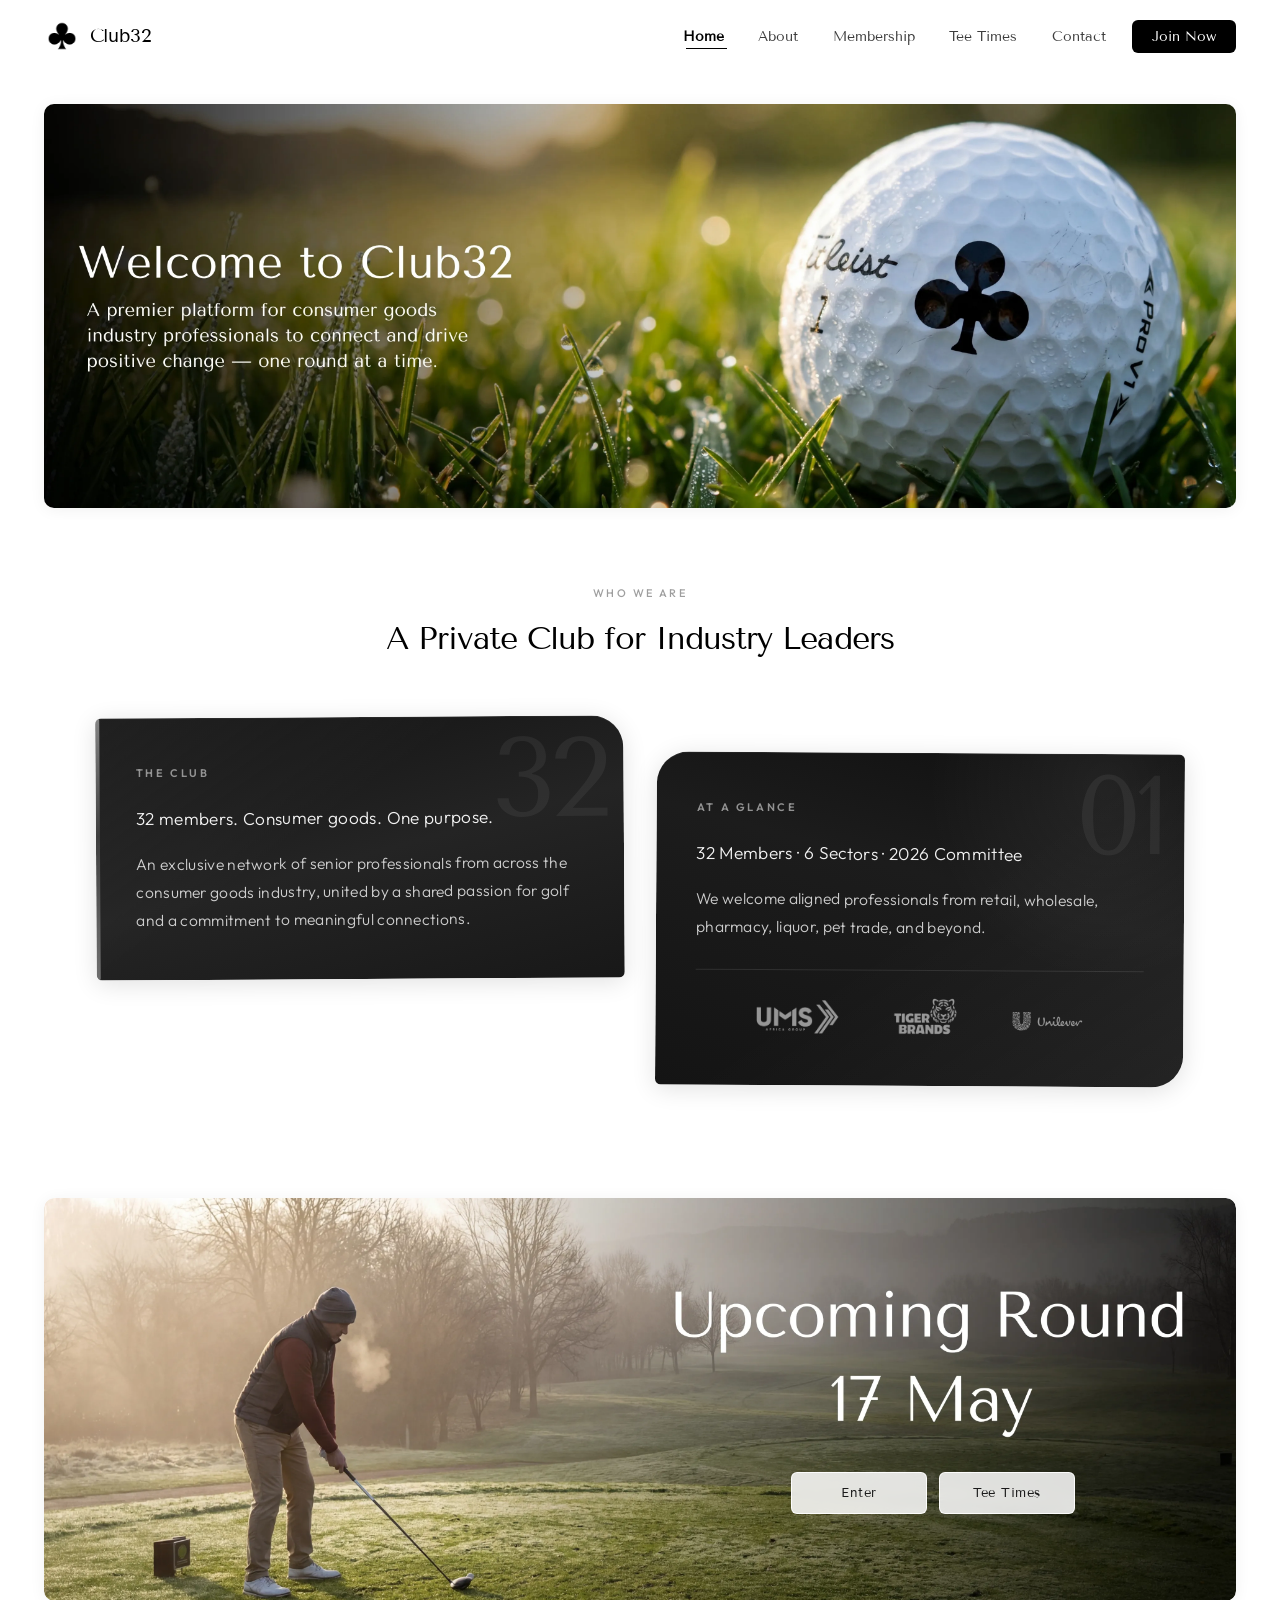
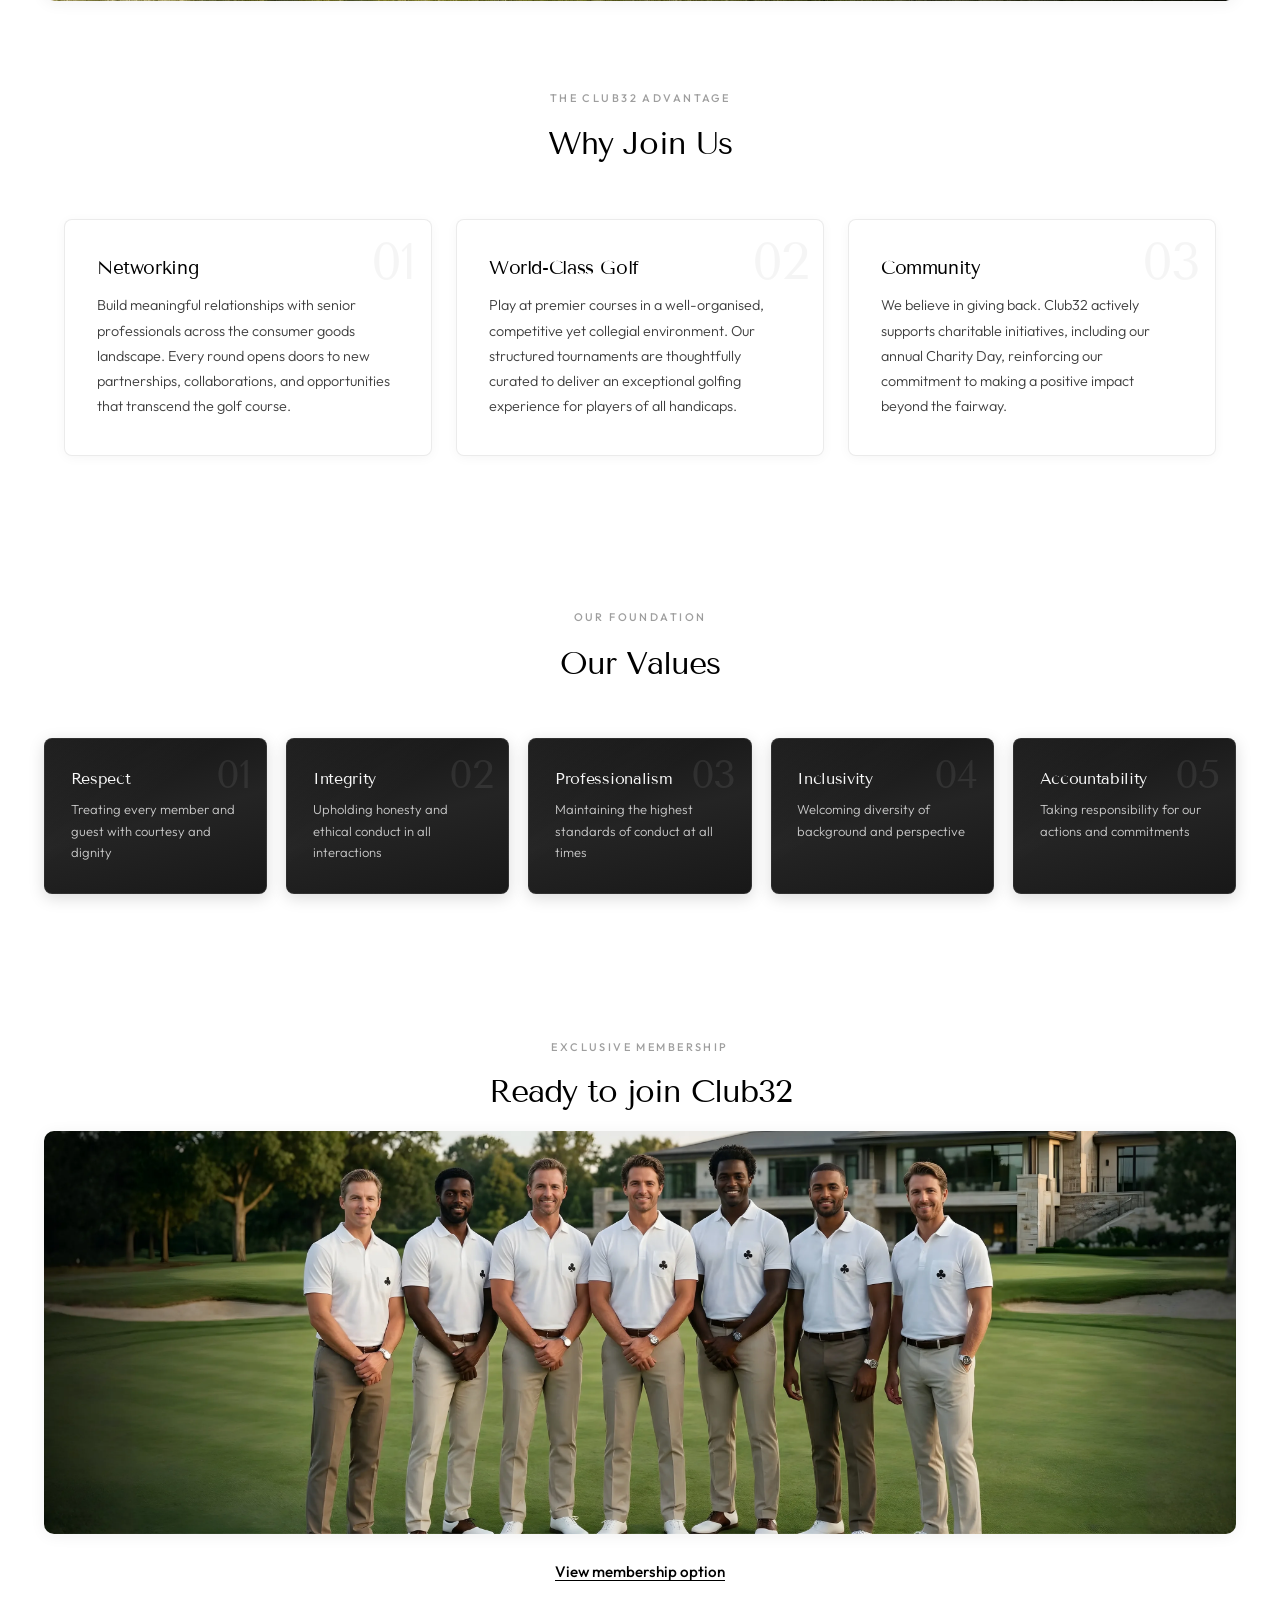
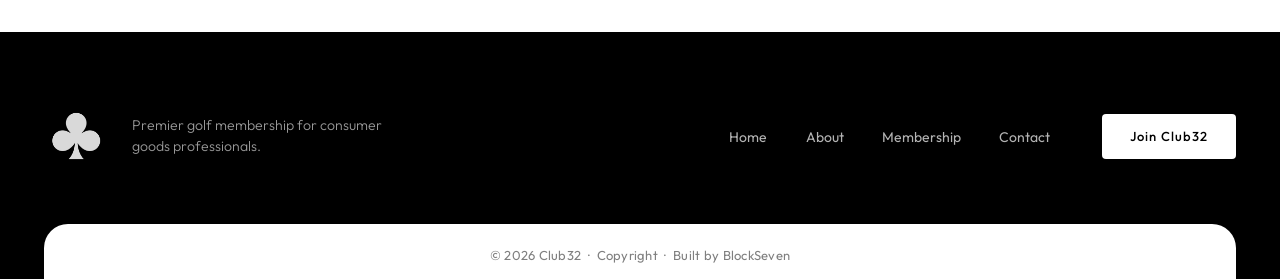
==== commit 44d12634: "Update OG image to black club icon and update logistics copy - New club32icon.png (black club on whi" ====
--- a/index.html
+++ b/index.html
@@ -15,9 +15,9 @@
   <meta property="og:url" content="https://club32.co.za/" />
   <meta property="og:title" content="Club32 — Premier Golf Club" />
   <meta property="og:description" content="An exclusive network of 32 senior professionals from the consumer goods industry, united by a shared passion for golf and meaningful connections." />
-  <meta property="og:image" content="https://club32.co.za/images/icon.png" />
-  <meta property="og:image:width" content="512" />
-  <meta property="og:image:height" content="512" />
+  <meta property="og:image" content="https://club32.co.za/images/club32icon.png" />
+  <meta property="og:image:width" content="1200" />
+  <meta property="og:image:height" content="1200" />
   <meta property="og:site_name" content="Club32" />
   
   <!-- Twitter -->
@@ -25,7 +25,7 @@
   <meta name="twitter:url" content="https://club32.co.za/" />
   <meta name="twitter:title" content="Club32 — Premier Golf Club" />
   <meta name="twitter:description" content="An exclusive network of 32 senior professionals from the consumer goods industry, united by a shared passion for golf and meaningful connections." />
-  <meta name="twitter:image" content="https://club32.co.za/images/icon.png" />
+  <meta name="twitter:image" content="https://club32.co.za/images/club32icon.png" />
   
   <!-- Favicon -->
   <link rel="icon" type="image/svg+xml" href="images/favicon.svg" />
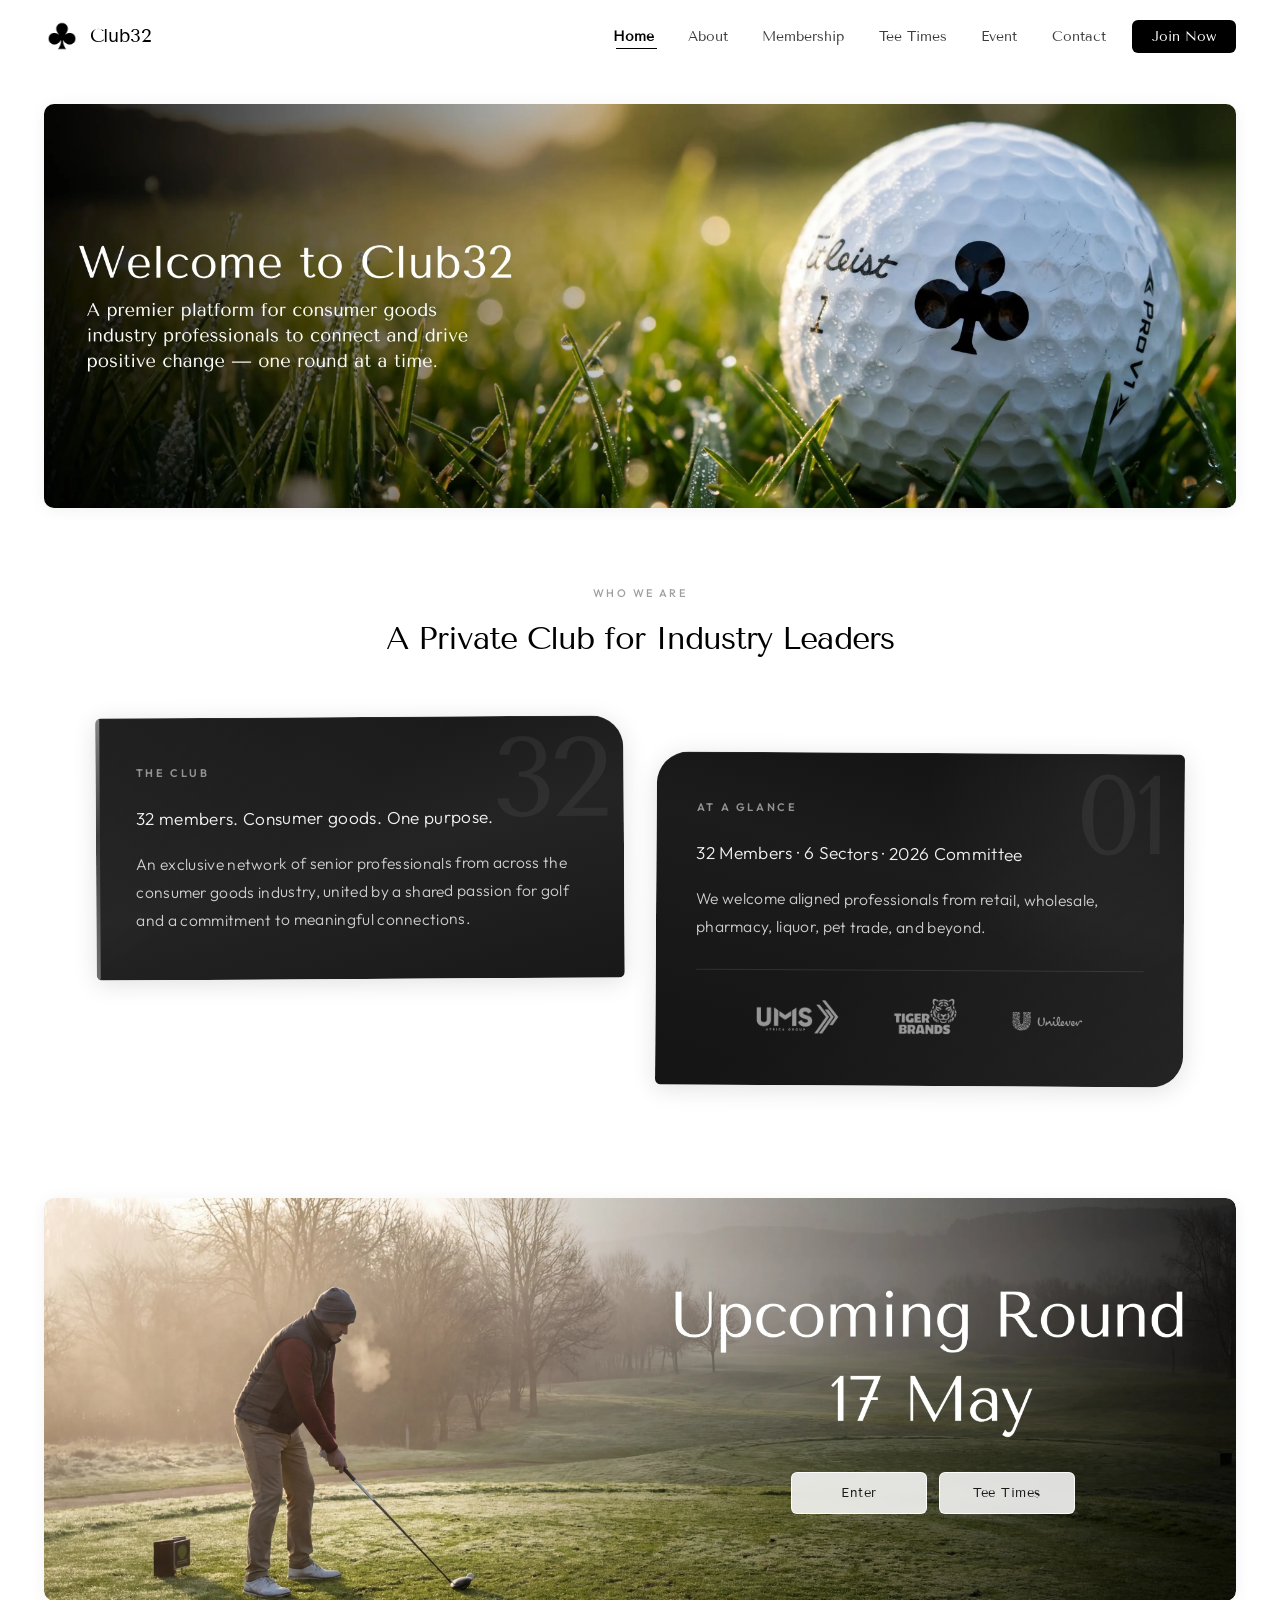
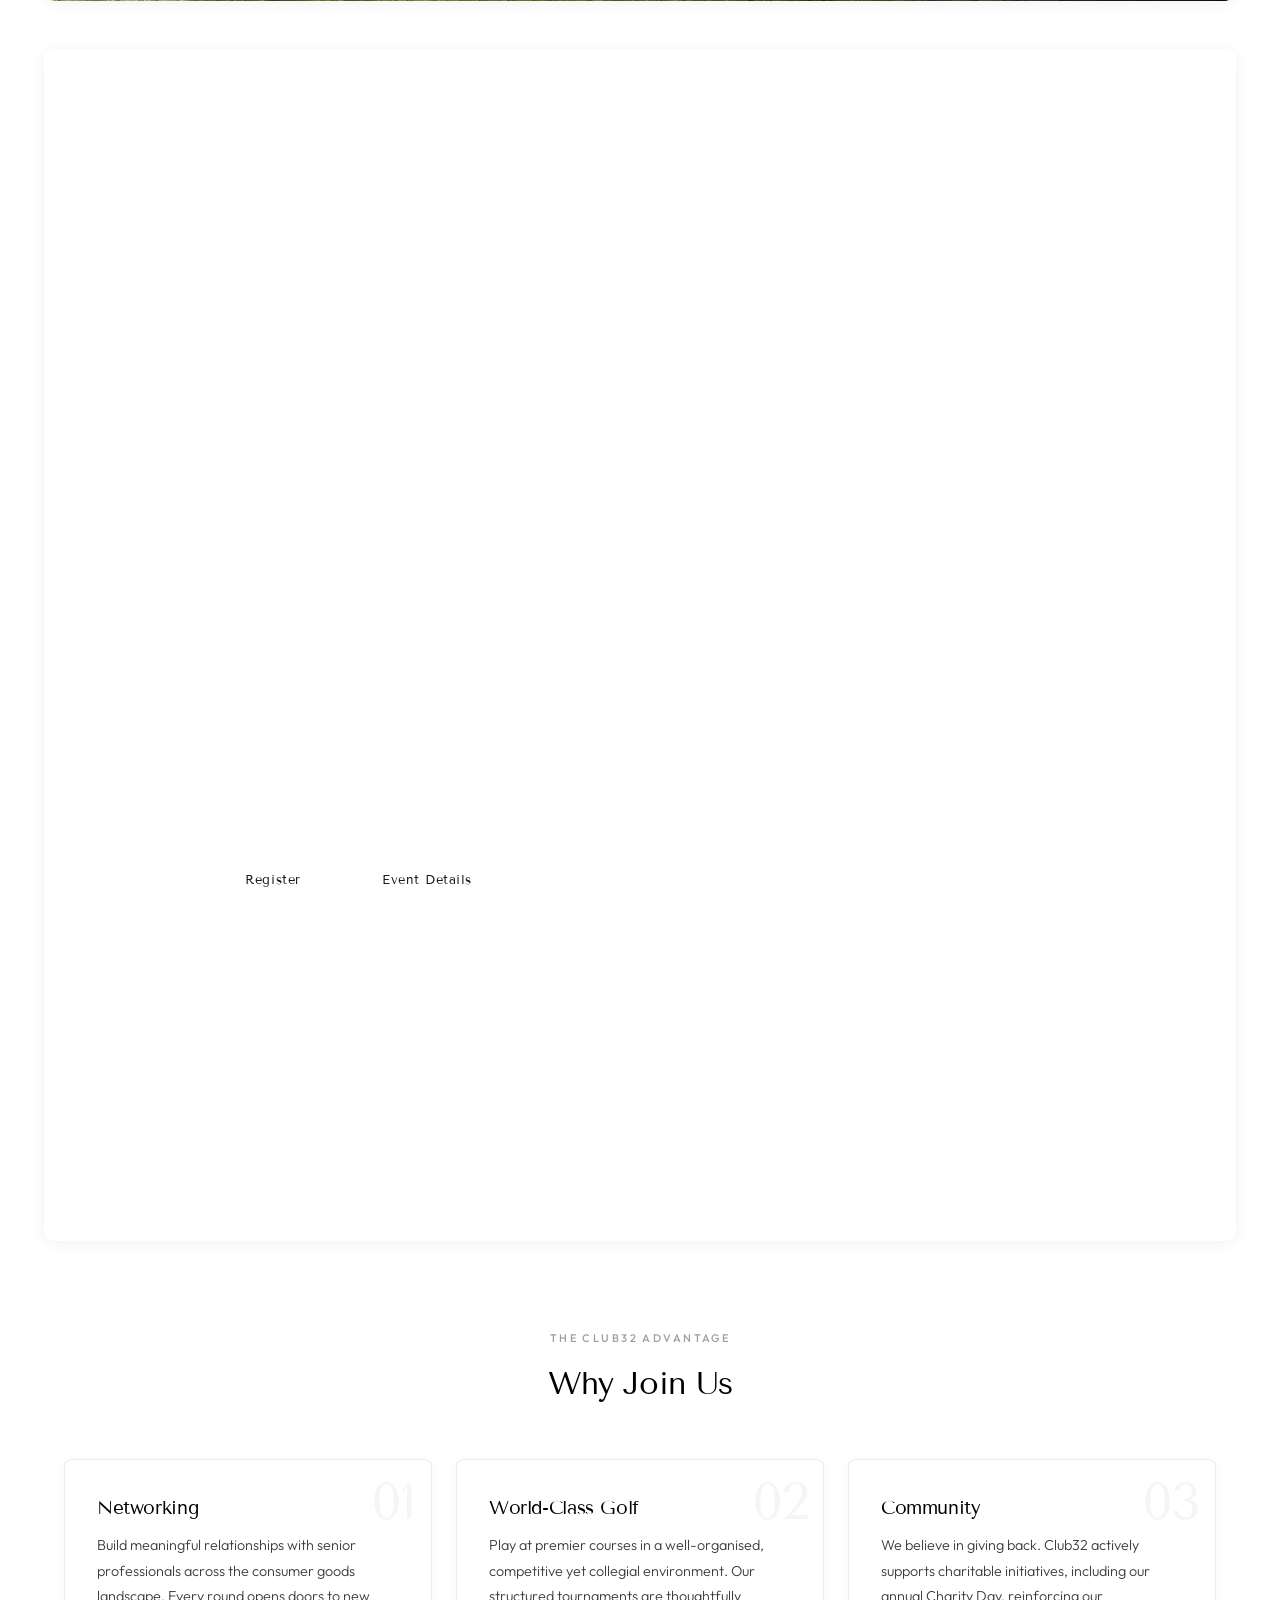
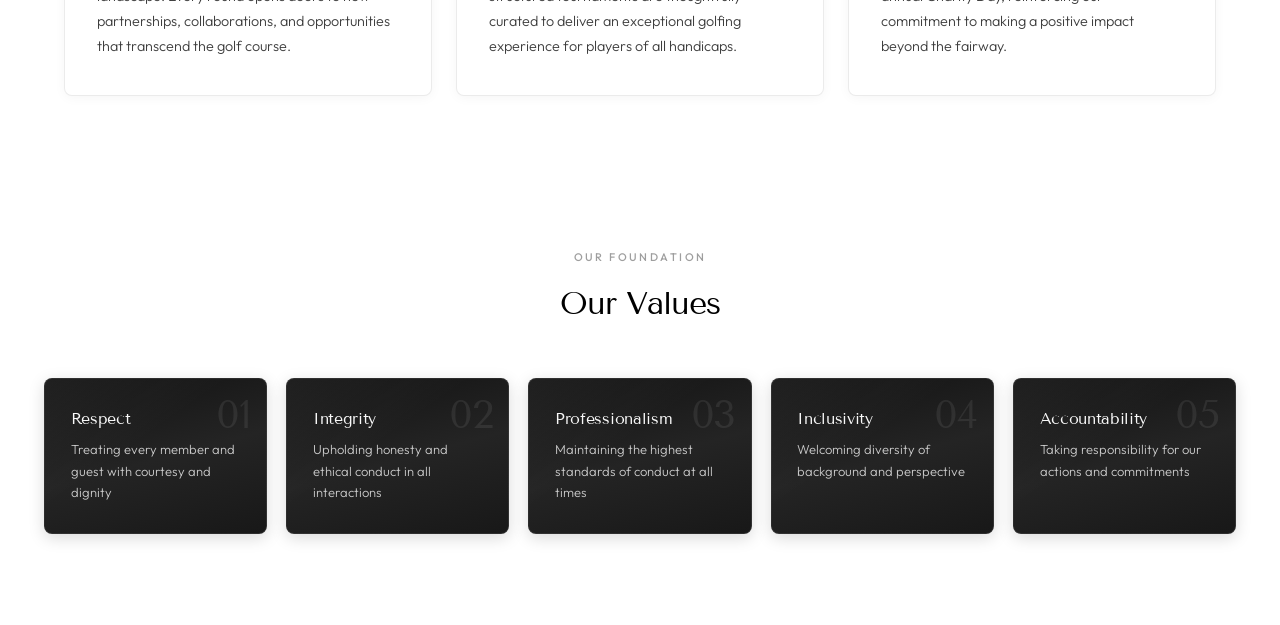
==== commit 1490f2ef: "Add Weekend Away event page with registration form and home banner - New /event page: hero, schedule" ====
--- a/index.html
+++ b/index.html
@@ -15,9 +15,9 @@
   <meta property="og:url" content="https://club32.co.za/" />
   <meta property="og:title" content="Club32 — Premier Golf Club" />
   <meta property="og:description" content="An exclusive network of 32 senior professionals from the consumer goods industry, united by a shared passion for golf and meaningful connections." />
-  <meta property="og:image" content="https://club32.co.za/images/club32icon.png" />
+  <meta property="og:image" content="https://club32.co.za/images/og-social.jpg" />
   <meta property="og:image:width" content="1200" />
-  <meta property="og:image:height" content="1200" />
+  <meta property="og:image:height" content="406" />
   <meta property="og:site_name" content="Club32" />
   
   <!-- Twitter -->
@@ -25,13 +25,13 @@
   <meta name="twitter:url" content="https://club32.co.za/" />
   <meta name="twitter:title" content="Club32 — Premier Golf Club" />
   <meta name="twitter:description" content="An exclusive network of 32 senior professionals from the consumer goods industry, united by a shared passion for golf and meaningful connections." />
-  <meta name="twitter:image" content="https://club32.co.za/images/club32icon.png" />
+  <meta name="twitter:image" content="https://club32.co.za/images/og-social.jpg" />
   
   <!-- Favicon -->
   <link rel="icon" type="image/svg+xml" href="images/favicon.svg" />
   <link rel="icon" type="image/png" href="images/icon.png" />
   <link rel="apple-touch-icon" href="images/icon.png" />
-  <link rel="stylesheet" href="css/style.css?v=20260321-footer-redesign" />
+  <link rel="stylesheet" href="css/style.css?v=20260419-event-btns-revert" />
   <link rel="stylesheet" href="css/icons.css?v=20260320-values-icons" />
   <link rel="stylesheet" href="https://cdnjs.cloudflare.com/ajax/libs/font-awesome/6.4.0/css/all.min.css" />
 </head>
@@ -52,6 +52,7 @@
         <li><a href="about.html">About</a></li>
         <li><a href="membership.html">Membership</a></li>
         <li><a href="teetimes">Tee Times</a></li>
+        <li><a href="event">Event</a></li>
         <li><a href="contact.html">Contact</a></li>
         <li><a href="membership.html" class="header-cta">Join Now</a></li>
       </ul>
@@ -122,6 +123,23 @@
           <a href="teetimes" class="teetimes-banner__btn">Tee Times</a>
         </span>
         <a href="teetimes" class="teetimes-banner__link-text">View Tee Times</a>
+      </div>
+    </div>
+  </section>
+
+  <!-- Weekend Away / Event Banner -->
+  <section class="teetimes-banner teetimes-banner--event" aria-label="Weekend Away — 24 to 27 September 2026">
+    <div class="hero-home-inner">
+      <div class="hero-home-media teetimes-banner__media">
+        <picture>
+          <source media="(max-width: 768px)" srcset="images/event-banner-home-mobile.jpg" />
+          <img src="images/event-banner-home.png" alt="Weekend Away — 24 to 27 September 2026" width="1920" height="480" loading="lazy" />
+        </picture>
+        <span class="teetimes-banner__btns teetimes-banner__btns--left">
+          <a href="event" class="teetimes-banner__btn">Register</a>
+          <a href="event" class="teetimes-banner__btn">Event Details</a>
+        </span>
+        <a href="event" class="teetimes-banner__link-text">View Event</a>
       </div>
     </div>
   </section>
@@ -234,6 +252,8 @@
               <li><a href="index.html">Home</a></li>
               <li><a href="about.html">About</a></li>
               <li><a href="membership.html">Membership</a></li>
+              <li><a href="teetimes">Tee Times</a></li>
+              <li><a href="event">Event</a></li>
               <li><a href="contact.html">Contact</a></li>
             </ul>
           </nav>
--- a/css/style.css
+++ b/css/style.css
@@ -513,8 +513,35 @@
 
 .btn-primary:hover,
 .btn-gold:hover {
-  background: var(--green-light);
-  box-shadow: 0 4px 20px rgba(0,0,0,0.3);
+  background: #1a1a1a;
+  box-shadow: 0 2px 10px rgba(0,0,0,0.2);
+  transform: translateY(-1px);
+}
+
+/* ── Inverted button on dark/black surfaces ──
+   Default: white bg + black text. Hover: black bg + white text.
+   Scoped strictly to dark cards/panels — never to white cards. */
+.membership-card.featured .btn-gold,
+.membership-card.featured .btn-primary,
+.vision-premium__panel--vision .btn-gold,
+.vision-premium__panel--vision .btn-primary,
+.vision-premium__panel--purpose .btn-gold,
+.vision-premium__panel--purpose .btn-primary {
+  background: var(--white);
+  color: #000000;
+  box-shadow: 0 2px 12px rgba(0, 0, 0, 0.25);
+  border: 1.5px solid var(--white);
+}
+
+.membership-card.featured .btn-gold:hover,
+.membership-card.featured .btn-primary:hover,
+.vision-premium__panel--vision .btn-gold:hover,
+.vision-premium__panel--vision .btn-primary:hover,
+.vision-premium__panel--purpose .btn-gold:hover,
+.vision-premium__panel--purpose .btn-primary:hover {
+  background: #f5f3ee;
+  border-color: #f5f3ee;
+  box-shadow: 0 2px 8px rgba(0, 0, 0, 0.12);
   transform: translateY(-1px);
 }
 
@@ -3285,6 +3312,11 @@
   z-index: 2;
 }
 
+.teetimes-banner__btns--left {
+  right: auto;
+  left: calc(12% + 18px);
+}
+
 .teetimes-banner__btn {
   display: inline-block;
   font-family: 'Tenor Sans', sans-serif;
@@ -3924,3 +3956,485 @@
     margin-top: 0;
   }
 }
+
+/* ── Event Page ── */
+.conduct-charter__intro {
+  margin-top: 1rem;
+  font-size: 1rem;
+  line-height: 1.7;
+  color: rgba(255,255,255,0.78);
+  max-width: 44rem;
+}
+
+.event-payment__intro {
+  max-width: 20rem;
+}
+
+.event-rates {
+  max-width: 840px;
+  margin: 0 auto;
+  background: rgba(255,255,255,0.04);
+  border: 1px solid rgba(255,255,255,0.12);
+  border-radius: var(--radius-lg);
+  overflow: hidden;
+}
+
+.event-rates__table {
+  width: 100%;
+  border-collapse: collapse;
+  color: var(--white);
+  font-family: 'Outfit', sans-serif;
+}
+
+.event-rates__table thead th {
+  text-align: left;
+  font-size: 0.78rem;
+  letter-spacing: 0.12em;
+  text-transform: uppercase;
+  font-weight: 600;
+  color: rgba(255,255,255,0.6);
+  padding: 1.1rem 1.5rem;
+  background: rgba(255,255,255,0.04);
+  border-bottom: 1px solid rgba(255,255,255,0.12);
+}
+
+.event-rates__table tbody th,
+.event-rates__table tbody td {
+  padding: 1.15rem 1.5rem;
+  border-bottom: 1px solid rgba(255,255,255,0.08);
+  font-size: 0.95rem;
+  text-align: left;
+  vertical-align: middle;
+}
+
+.event-rates__table tbody tr:last-child th,
+.event-rates__table tbody tr:last-child td {
+  border-bottom: none;
+}
+
+.event-rates__table tbody th {
+  font-weight: 600;
+  color: var(--white);
+  width: 28%;
+}
+
+.event-rates__table tbody td {
+  color: rgba(255,255,255,0.82);
+}
+
+.event-rates__table tbody td:first-of-type {
+  font-family: 'Tenor Sans', sans-serif;
+  color: var(--white);
+  font-size: 1.05rem;
+  white-space: nowrap;
+}
+
+@media (max-width: 640px) {
+  .event-rates__table thead { display: none; }
+  .event-rates__table,
+  .event-rates__table tbody,
+  .event-rates__table tr,
+  .event-rates__table th,
+  .event-rates__table td { display: block; width: 100%; }
+  .event-rates__table tr {
+    padding: 1rem 1.25rem;
+    border-bottom: 1px solid rgba(255,255,255,0.1);
+  }
+  .event-rates__table tbody tr:last-child { border-bottom: none; }
+  .event-rates__table tbody th,
+  .event-rates__table tbody td {
+    padding: 0.35rem 0;
+    border: none;
+  }
+  .event-rates__table tbody th { font-size: 1rem; }
+}
+
+.page-event .vision-premium__panel--vision,
+.page-event .vision-premium__panel--purpose {
+  background: #000000;
+  color: var(--white);
+}
+
+.page-event .vision-premium__panel--vision::after,
+.page-event .vision-premium__panel--purpose::before {
+  display: none;
+}
+
+.page-event .vision-premium__panel--vision .vision-premium__label,
+.page-event .vision-premium__panel--purpose .vision-premium__label,
+.page-event .vision-premium__panel--vision .vision-premium__quote-lead,
+.page-event .vision-premium__panel--purpose .vision-premium__quote-lead {
+  color: var(--white);
+}
+
+.page-event .vision-premium__panel--vision .vision-premium__quote p,
+.page-event .vision-premium__panel--purpose .vision-premium__quote p {
+  color: rgba(255, 255, 255, 0.82);
+}
+
+/* ── Event Location Banner ── */
+.event-location {
+  position: relative;
+  width: 100%;
+  height: clamp(320px, 38vw, 480px);
+  overflow: hidden;
+  isolation: isolate;
+  line-height: 0;
+}
+
+.event-location__img {
+  display: block;
+  width: 100%;
+  height: 100%;
+  object-fit: cover;
+  object-position: center 60%;
+}
+
+.event-location__caption {
+  position: absolute;
+  left: clamp(1.25rem, 4vw, 2.5rem);
+  bottom: clamp(1.25rem, 3vw, 2rem);
+  display: inline-flex;
+  align-items: center;
+  gap: 0.55rem;
+  margin: 0;
+  padding: 0.55rem 0.95rem;
+  font-family: 'Outfit', sans-serif;
+  font-size: 0.82rem;
+  letter-spacing: 0.05em;
+  color: var(--white);
+  background: rgba(0, 0, 0, 0.45);
+  backdrop-filter: blur(6px);
+  -webkit-backdrop-filter: blur(6px);
+  border-radius: 999px;
+  line-height: 1.2;
+  text-decoration: none;
+  transition: background 0.2s ease, transform 0.2s ease;
+}
+
+.event-location__caption:hover {
+  background: rgba(0, 0, 0, 0.7);
+  transform: translateY(-1px);
+  color: var(--white);
+}
+
+.event-location__caption i {
+  font-size: 0.78rem;
+  opacity: 0.85;
+}
+
+.event-location__caption-ext {
+  font-size: 0.65rem !important;
+  opacity: 0.65;
+  margin-left: 0.15rem;
+}
+
+@media (max-width: 768px) {
+  .event-location__caption {
+    font-size: 0.75rem;
+    padding: 0.5rem 0.8rem;
+  }
+}
+
+/* ──────────────────────────────────────────────
+   Event Registration — single full-width form
+   ────────────────────────────────────────────── */
+.event-register-v2 {
+  background: var(--white);
+  padding: clamp(4rem, 8vw, 6.5rem) 0 clamp(4.5rem, 9vw, 7rem);
+}
+
+.reg__head {
+  text-align: center;
+  max-width: 42rem;
+  margin: 0 auto clamp(2.5rem, 5vw, 3.5rem);
+}
+
+.reg__eyebrow {
+  display: inline-block;
+  font-family: 'Outfit', sans-serif;
+  font-size: 0.72rem;
+  font-weight: 600;
+  letter-spacing: 0.22em;
+  text-transform: uppercase;
+  color: var(--green);
+  padding: 0.45rem 0.9rem;
+  background: rgba(40, 80, 50, 0.08);
+  border-radius: 999px;
+  margin-bottom: 1.25rem;
+}
+
+.reg__title {
+  font-family: 'Tenor Sans', sans-serif;
+  font-size: clamp(2rem, 4vw, 2.85rem);
+  line-height: 1.1;
+  letter-spacing: -0.015em;
+  color: var(--green-dark);
+  margin: 0 0 1rem;
+}
+
+.reg__lead {
+  font-size: 1.0625rem;
+  line-height: 1.65;
+  color: var(--text-muted);
+  margin: 0;
+}
+
+/* Override the contact-page 2-col grid to single full-width column */
+.event-register__single.page-contact__forms-integrated {
+  grid-template-columns: 1fr;
+  max-width: 880px;
+  margin-left: auto;
+  margin-right: auto;
+  margin-top: 0;
+}
+
+.reg__cta {
+  display: flex;
+  flex-direction: column;
+  gap: 2rem;
+  margin-top: 0.75rem;
+  margin-bottom: -0.5rem;
+}
+
+.reg__cta .form-panel__submit {
+  margin: 0 !important;
+}
+
+.reg__alt {
+  font-size: 0.85rem;
+  color: var(--text-muted);
+  margin: 0 !important;
+  text-align: center;
+}
+
+.page-event .form-panel__submit {
+  margin-top: 0.5rem;
+}
+
+.page-event .form-group--checkbox .form-checkbox {
+  align-items: center;
+}
+
+.page-event .form-group--checkbox .form-checkbox input[type="checkbox"] {
+  margin-top: 0;
+}
+
+.reg__alt a {
+  color: var(--green-dark);
+  text-decoration: underline;
+  text-underline-offset: 3px;
+  font-weight: 500;
+}
+
+/* ── Package cards ── */
+.reg__packages {
+  display: grid;
+  grid-template-columns: repeat(2, 1fr);
+  gap: 0.85rem;
+  margin-top: 0.5rem;
+}
+
+@media (min-width: 720px) {
+  .reg__packages { grid-template-columns: repeat(4, 1fr); }
+}
+
+.reg__pkg { position: relative; cursor: pointer; }
+
+.reg__pkg input {
+  position: absolute;
+  opacity: 0;
+  pointer-events: none;
+}
+
+.reg__pkg-card {
+  display: flex;
+  flex-direction: column;
+  gap: 0.3rem;
+  padding: 1.1rem 1.1rem 1.15rem;
+  background: var(--white);
+  border: 1.5px solid rgba(0, 0, 0, 0.1);
+  border-radius: 0.85rem;
+  transition: all 0.2s ease;
+  height: 100%;
+  position: relative;
+}
+
+.reg__pkg:hover .reg__pkg-card {
+  border-color: rgba(40, 80, 50, 0.4);
+  transform: translateY(-1px);
+  box-shadow: 0 6px 16px rgba(0, 0, 0, 0.05);
+}
+
+.reg__pkg input:checked + .reg__pkg-card {
+  border-color: var(--green-dark);
+  background: #fafaf6;
+  box-shadow: 0 8px 24px rgba(40, 80, 50, 0.14);
+}
+
+.reg__pkg input:focus-visible + .reg__pkg-card {
+  box-shadow: 0 0 0 3px rgba(40, 80, 50, 0.18);
+}
+
+.reg__pkg-row {
+  display: flex;
+  align-items: center;
+  justify-content: space-between;
+  margin-bottom: 0.35rem;
+}
+
+.reg__pkg-tag {
+  font-family: 'Outfit', sans-serif;
+  font-size: 0.65rem;
+  letter-spacing: 0.14em;
+  text-transform: uppercase;
+  font-weight: 600;
+  color: var(--green-dark);
+  background: rgba(40, 80, 50, 0.1);
+  padding: 0.3rem 0.55rem;
+  border-radius: 0.3rem;
+}
+
+.reg__pkg-tag--alt {
+  color: #6b5e3a;
+  background: rgba(160, 130, 60, 0.12);
+}
+
+.reg__pkg-radio {
+  width: 1.1rem;
+  height: 1.1rem;
+  border: 1.5px solid rgba(0, 0, 0, 0.18);
+  border-radius: 50%;
+  flex-shrink: 0;
+  transition: all 0.2s ease;
+  position: relative;
+}
+
+.reg__pkg input:checked + .reg__pkg-card .reg__pkg-radio {
+  border-color: var(--green-dark);
+  background: var(--green-dark);
+}
+
+.reg__pkg input:checked + .reg__pkg-card .reg__pkg-radio::after {
+  content: '';
+  position: absolute;
+  top: 50%;
+  left: 50%;
+  transform: translate(-50%, -50%);
+  width: 0.4rem;
+  height: 0.4rem;
+  background: var(--white);
+  border-radius: 50%;
+}
+
+.reg__pkg-name {
+  font-family: 'Tenor Sans', sans-serif;
+  font-size: 1.05rem;
+  color: var(--green-dark);
+  margin-top: 0.2rem;
+}
+
+.reg__pkg-price {
+  font-family: 'Tenor Sans', sans-serif;
+  font-size: 1.45rem;
+  color: var(--text-dark);
+  margin-top: 0.35rem;
+  letter-spacing: -0.01em;
+}
+
+.reg__pkg-note {
+  font-size: 0.76rem;
+  color: var(--text-muted);
+  margin-top: 0.1rem;
+}
+
+/* ── Consent ── */
+.reg__consent {
+  display: flex;
+  align-items: center;
+  gap: 0.75rem;
+  padding: 1rem 1.15rem;
+  background: #faf9f5;
+  border: 1px solid rgba(0, 0, 0, 0.06);
+  border-radius: 0.7rem;
+  font-size: 0.875rem;
+  color: var(--text-body);
+  line-height: 1.55;
+  cursor: pointer;
+  margin-top: 0.25rem;
+}
+
+.reg__consent input[type="checkbox"] {
+  width: 1.1rem;
+  height: 1.1rem;
+  flex-shrink: 0;
+  accent-color: var(--green-dark);
+  cursor: pointer;
+  margin: 0;
+}
+
+/* ── CTA ── */
+.reg__cta {
+  display: flex;
+  flex-direction: column;
+  align-items: center;
+  gap: 0.85rem;
+  padding-top: 0.5rem;
+}
+
+.reg__submit {
+  display: inline-flex;
+  align-items: center;
+  justify-content: center;
+  gap: 0.7rem;
+  width: 100%;
+  max-width: 360px;
+  padding: 1.05rem 2rem;
+  font-family: 'Outfit', sans-serif;
+  font-size: 0.95rem;
+  font-weight: 500;
+  letter-spacing: 0.04em;
+  color: var(--white);
+  background: var(--green-dark);
+  border: none;
+  border-radius: 999px;
+  cursor: pointer;
+  transition: transform 0.2s ease, box-shadow 0.2s ease, background 0.2s ease;
+  box-shadow: 0 10px 28px rgba(40, 80, 50, 0.25);
+}
+
+.reg__submit:hover:not(:disabled) {
+  transform: translateY(-2px);
+  background: #1f3a26;
+  box-shadow: 0 14px 36px rgba(40, 80, 50, 0.32);
+}
+
+.reg__submit:hover:not(:disabled) i {
+  transform: translateX(3px);
+}
+
+.reg__submit i {
+  font-size: 0.85rem;
+  transition: transform 0.2s ease;
+}
+
+.reg__submit:disabled {
+  opacity: 0.85;
+  cursor: not-allowed;
+}
+
+.reg__alt {
+  font-size: 0.85rem;
+  color: var(--text-muted);
+  margin: 0;
+  text-align: center;
+}
+
+.reg__alt a {
+  color: var(--green-dark);
+  text-decoration: underline;
+  text-underline-offset: 3px;
+  font-weight: 500;
+}
+
+
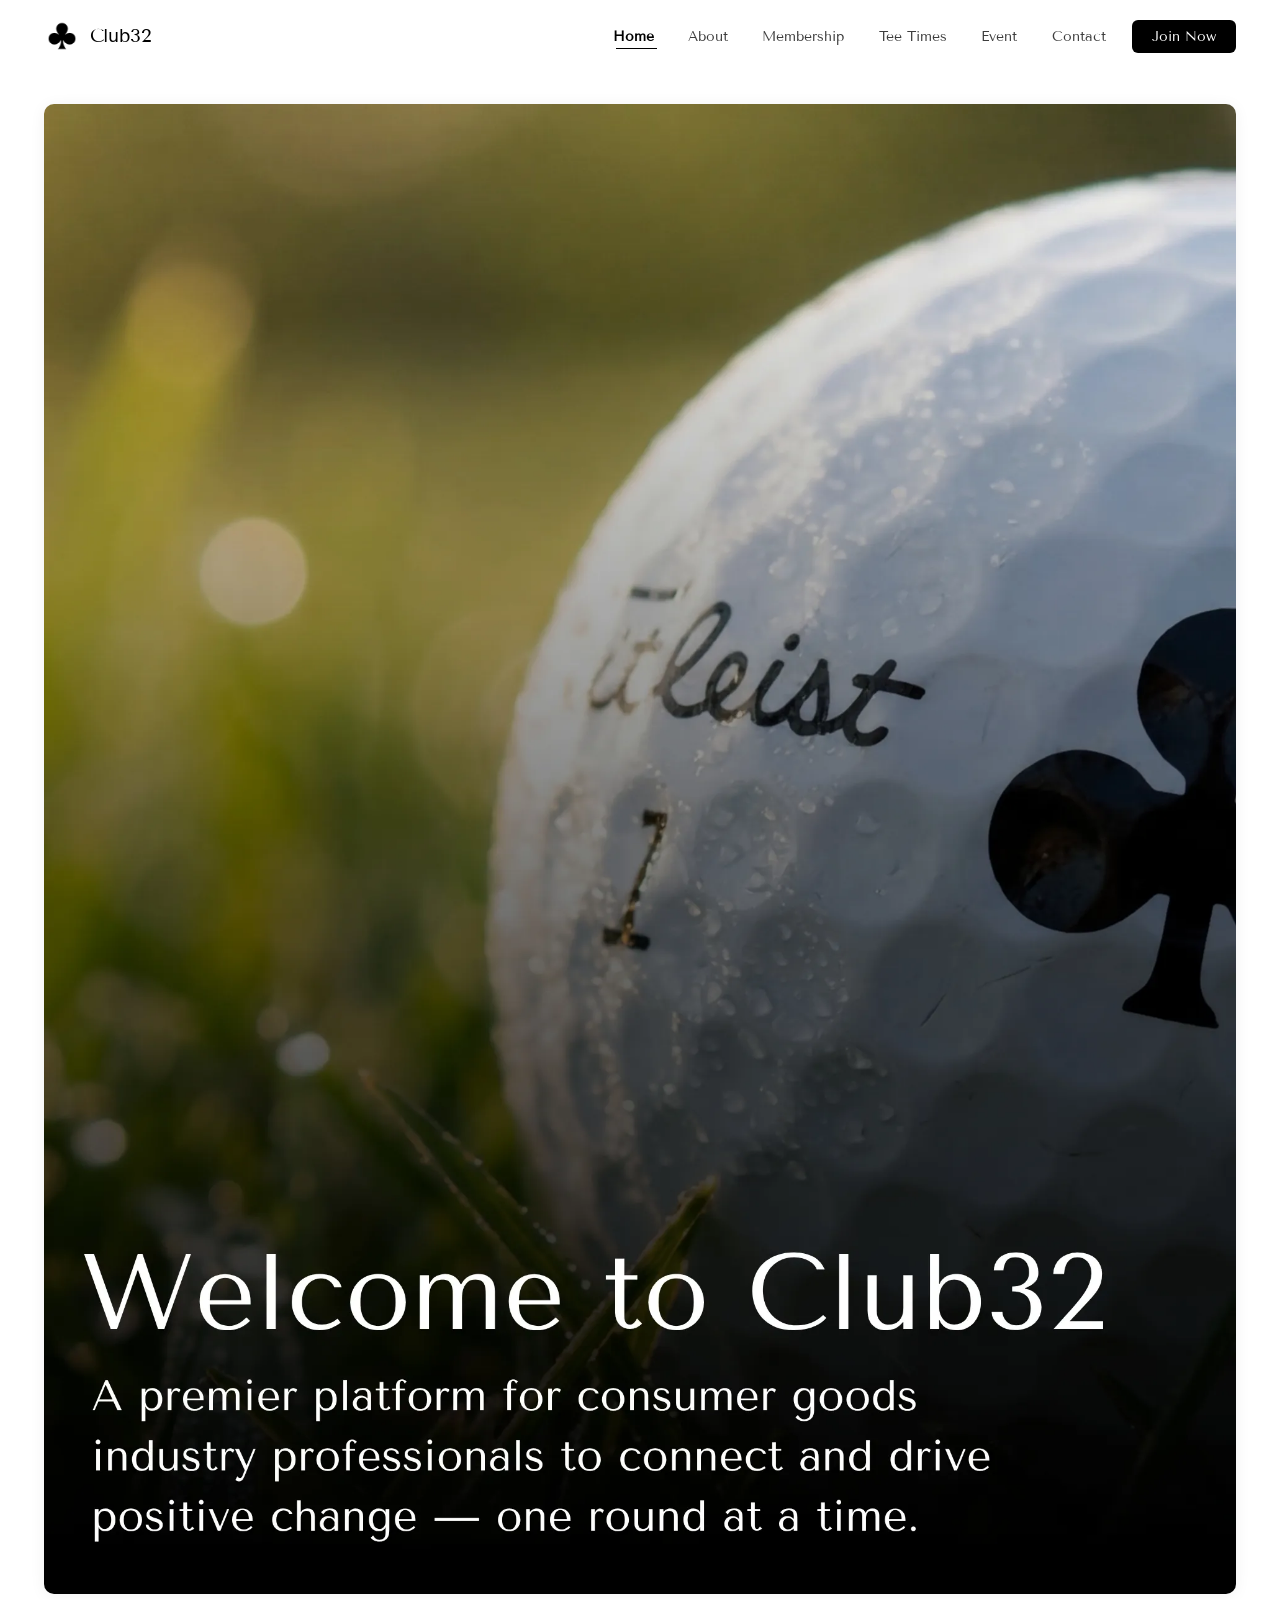
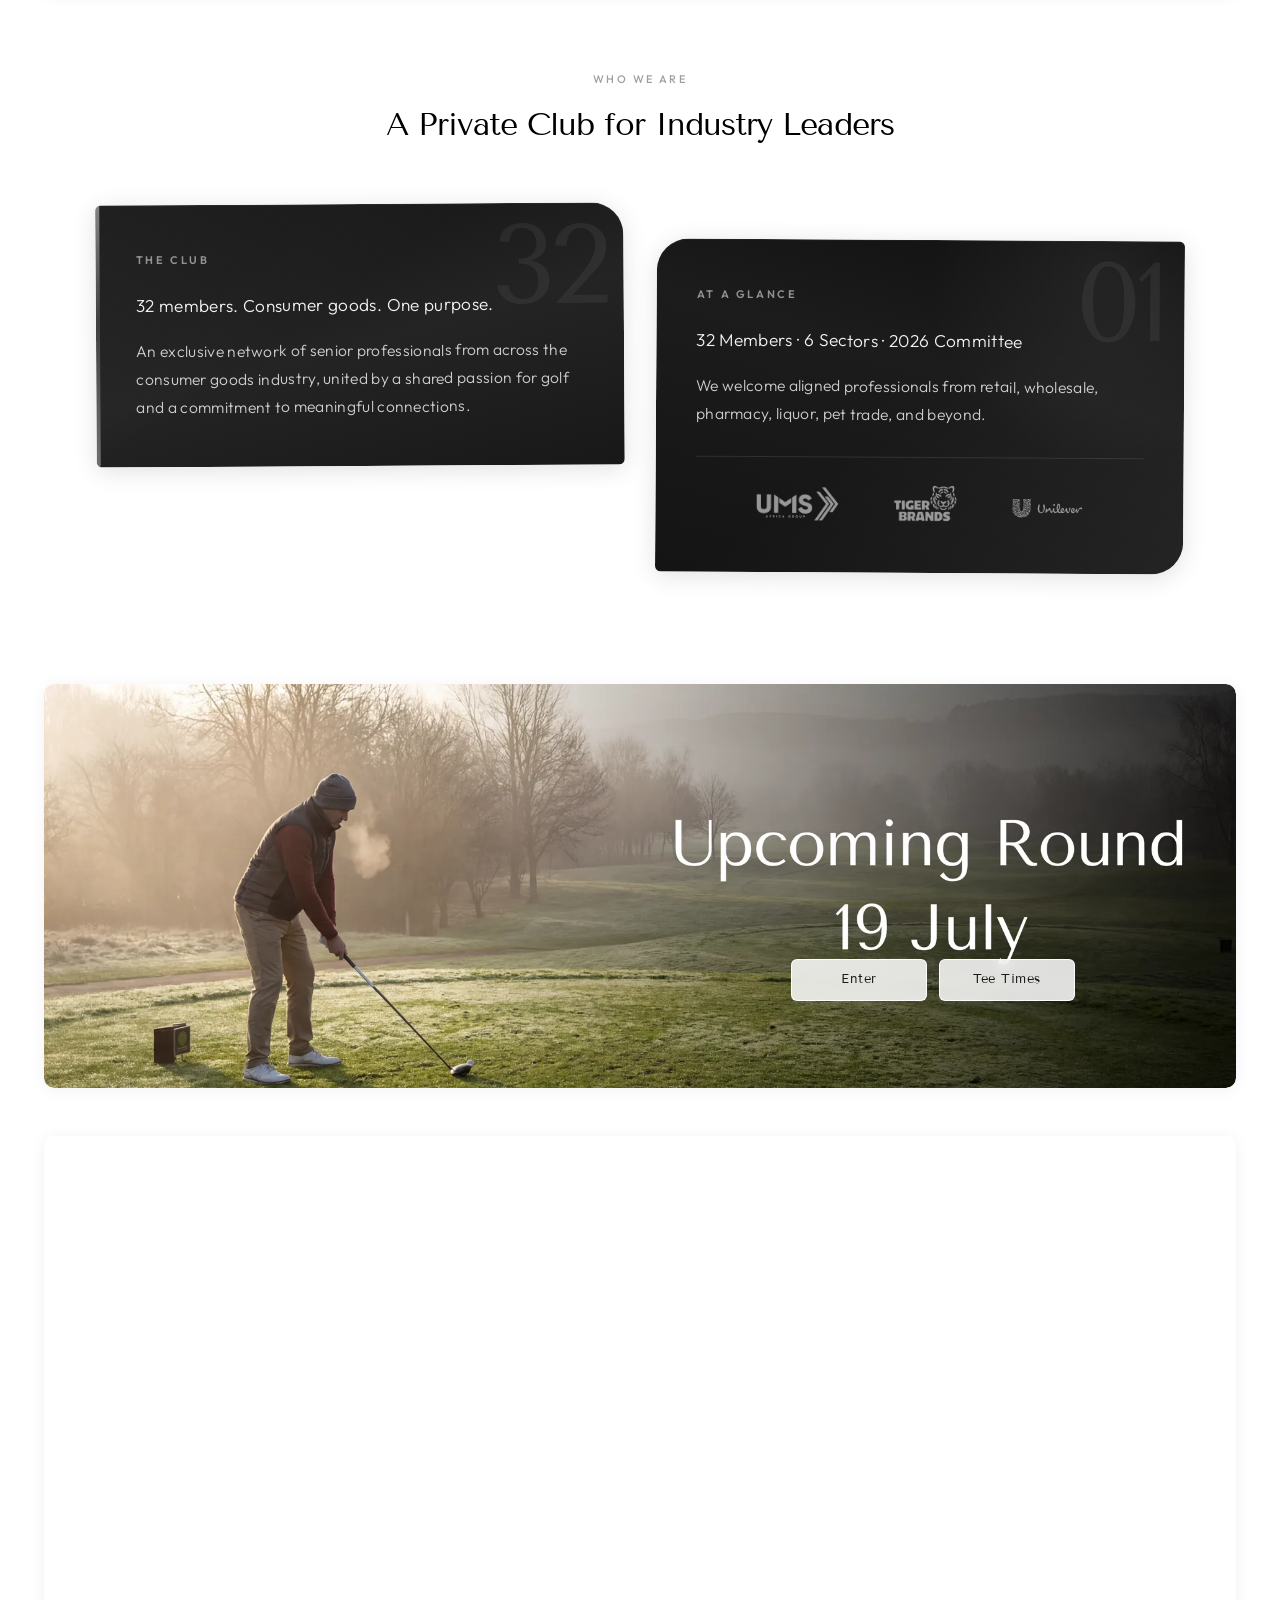
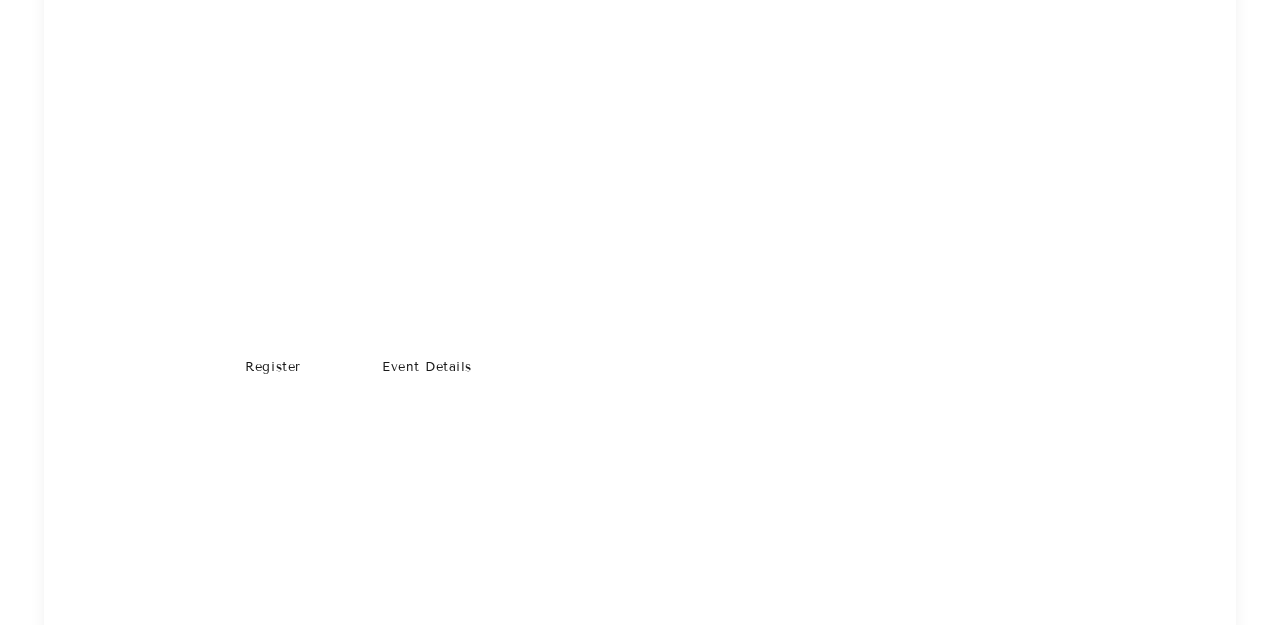
==== commit f4ee53e5: "Update tee times for 19 July at Dainfern: new banners, course, groups - Replace home + tee-times ban" ====
--- a/index.html
+++ b/index.html
@@ -31,7 +31,7 @@
   <link rel="icon" type="image/svg+xml" href="images/favicon.svg" />
   <link rel="icon" type="image/png" href="images/icon.png" />
   <link rel="apple-touch-icon" href="images/icon.png" />
-  <link rel="stylesheet" href="css/style.css?v=20260419-event-btns-revert" />
+  <link rel="stylesheet" href="css/style.css?v=20260419-banner-stack-tight" />
   <link rel="stylesheet" href="css/icons.css?v=20260320-values-icons" />
   <link rel="stylesheet" href="https://cdnjs.cloudflare.com/ajax/libs/font-awesome/6.4.0/css/all.min.css" />
 </head>
@@ -116,7 +116,7 @@
           <source media="(max-width: 768px)" srcset="images/teetimesmobile.webp" type="image/webp" />
           <source media="(max-width: 768px)" srcset="images/teetimesmobile.jpg" type="image/jpeg" />
           <source srcset="images/teetimes.webp" type="image/webp" />
-          <img src="images/teetimes.jpg" alt="Upcoming Round — 17 May" width="1920" height="480" loading="lazy" />
+          <img src="images/teetimes.jpg" alt="Upcoming Round — 19 July" width="1920" height="480" loading="lazy" />
         </picture>
         <span class="teetimes-banner__btns">
           <a href="teetimes" class="teetimes-banner__btn">Enter</a>
@@ -136,7 +136,7 @@
           <img src="images/event-banner-home.png" alt="Weekend Away — 24 to 27 September 2026" width="1920" height="480" loading="lazy" />
         </picture>
         <span class="teetimes-banner__btns teetimes-banner__btns--left">
-          <a href="event" class="teetimes-banner__btn">Register</a>
+          <a href="event#event-register" class="teetimes-banner__btn">Register</a>
           <a href="event" class="teetimes-banner__btn">Event Details</a>
         </span>
         <a href="event" class="teetimes-banner__link-text">View Event</a>
--- a/css/style.css
+++ b/css/style.css
@@ -3366,6 +3366,15 @@
     padding-top: 2.25rem;
   }
 
+  /* Tighten the gap when two banners stack (e.g. Upcoming Round + Weekend Away on home) */
+  .teetimes-banner + .teetimes-banner {
+    padding-top: 0.5rem;
+  }
+
+  .teetimes-banner:has(+ .teetimes-banner) {
+    padding-bottom: 0.5rem;
+  }
+
   .teetimes-banner__btns {
     display: none;
   }
@@ -3670,8 +3679,10 @@
 }
 
 .teetimes-sheet--alt .teetimes-sheet__grid {
-  grid-template-columns: repeat(3, 1fr);
-  max-width: 51rem;
+  grid-template-columns: repeat(3, 16rem);
+  width: fit-content;
+  max-width: 100%;
+  margin-inline: auto;
 }
 
 /* Individual card */
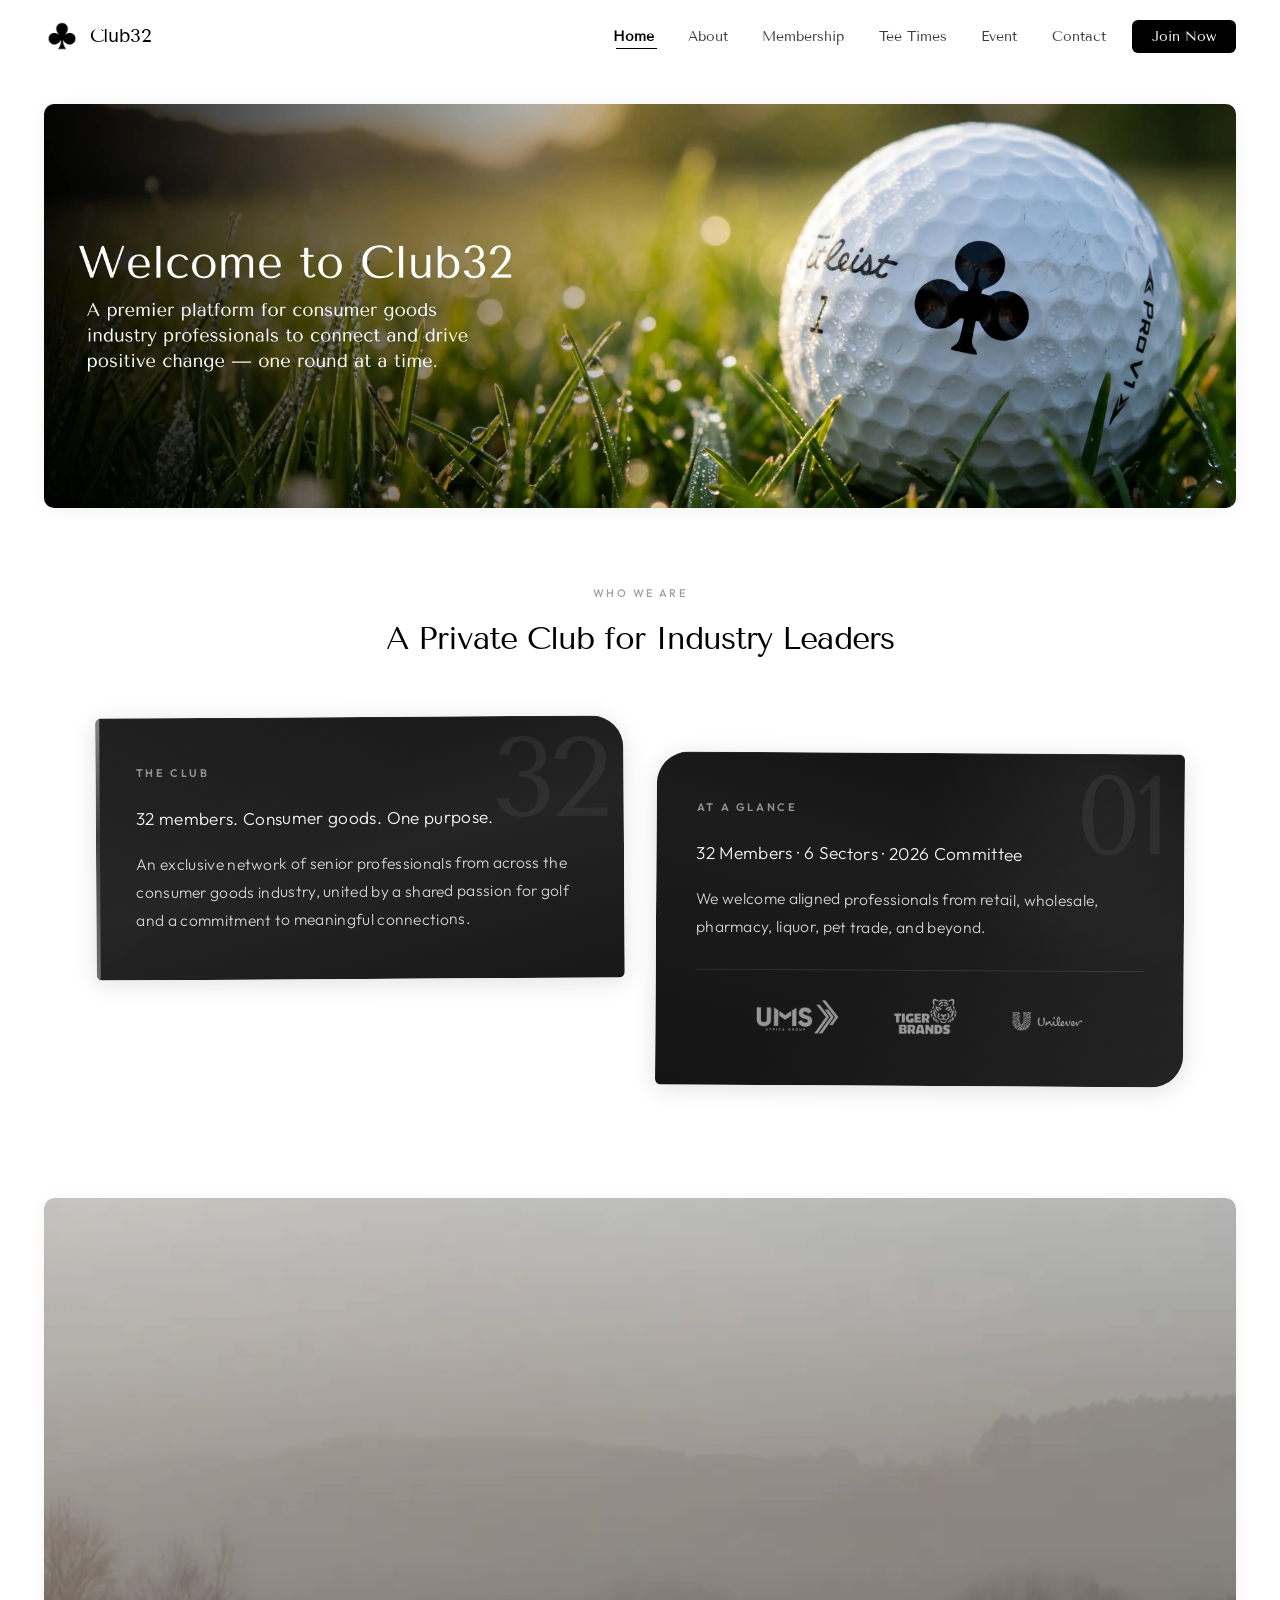
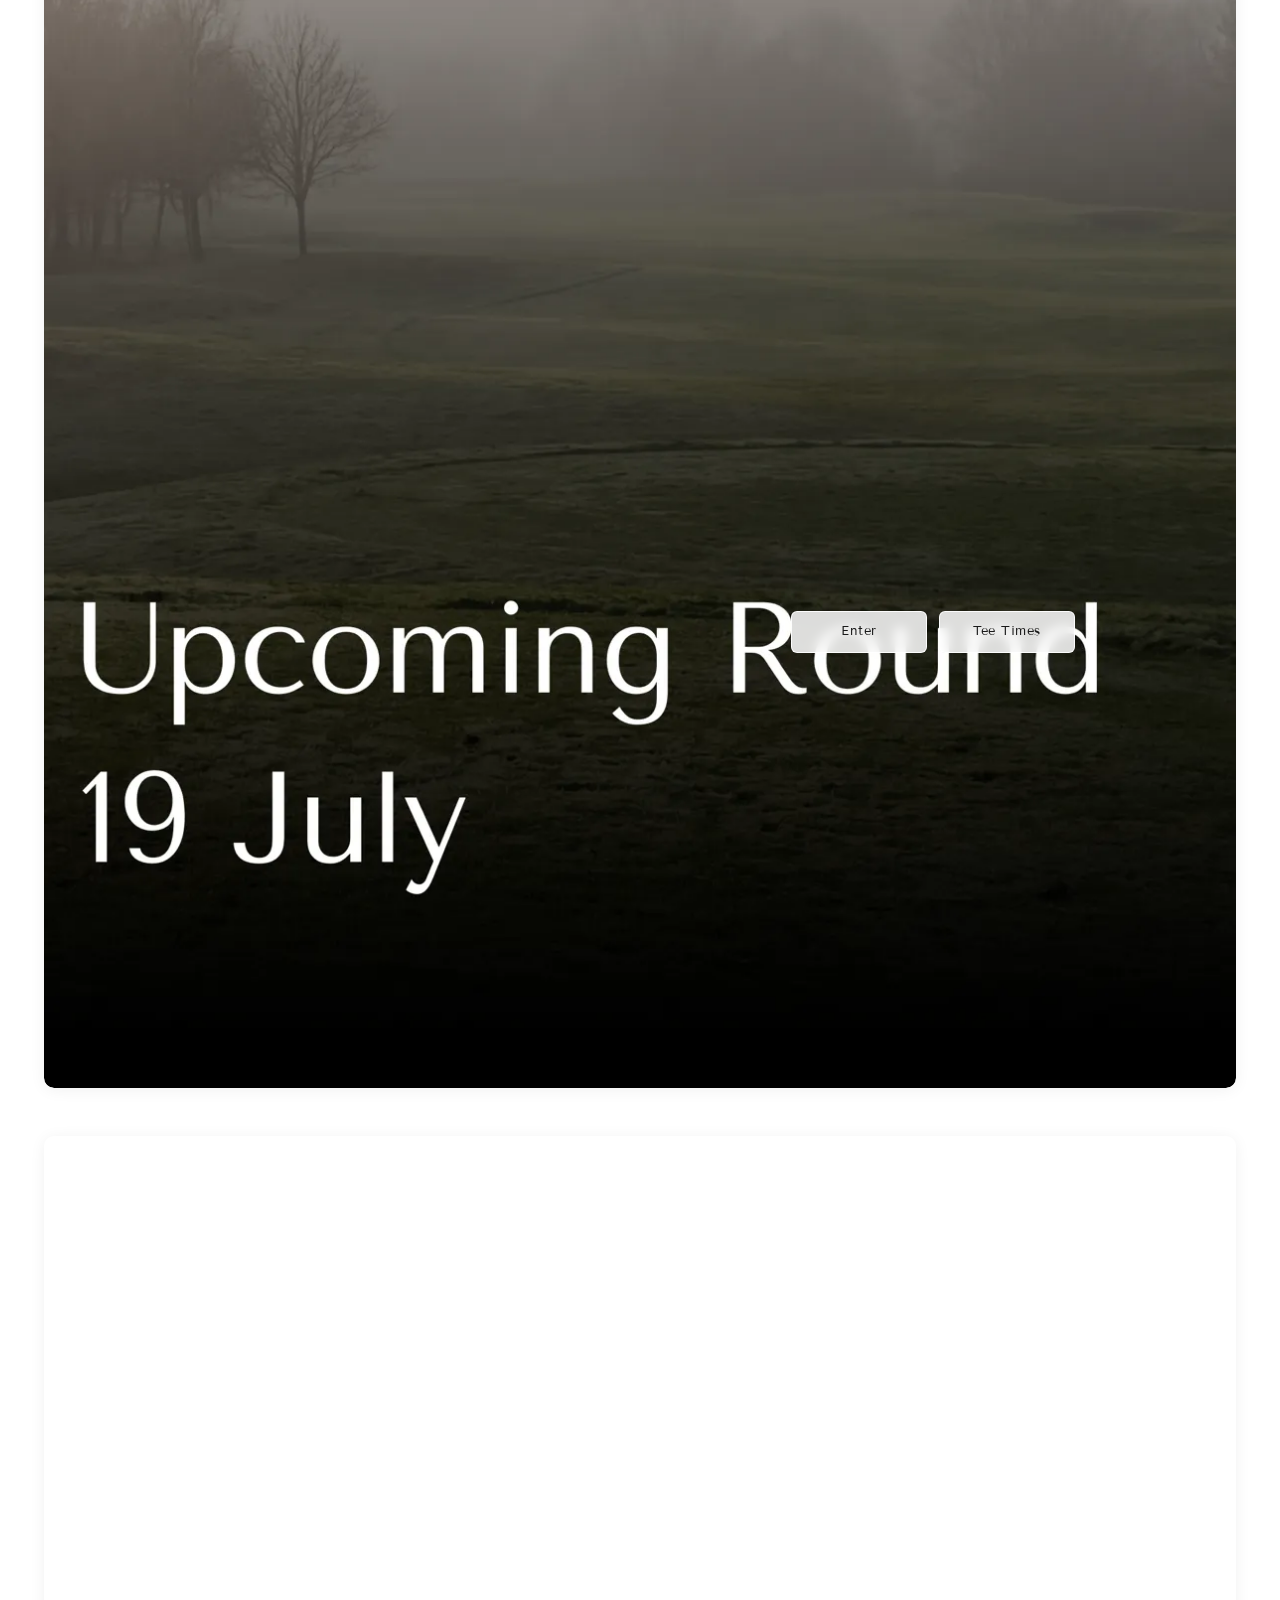
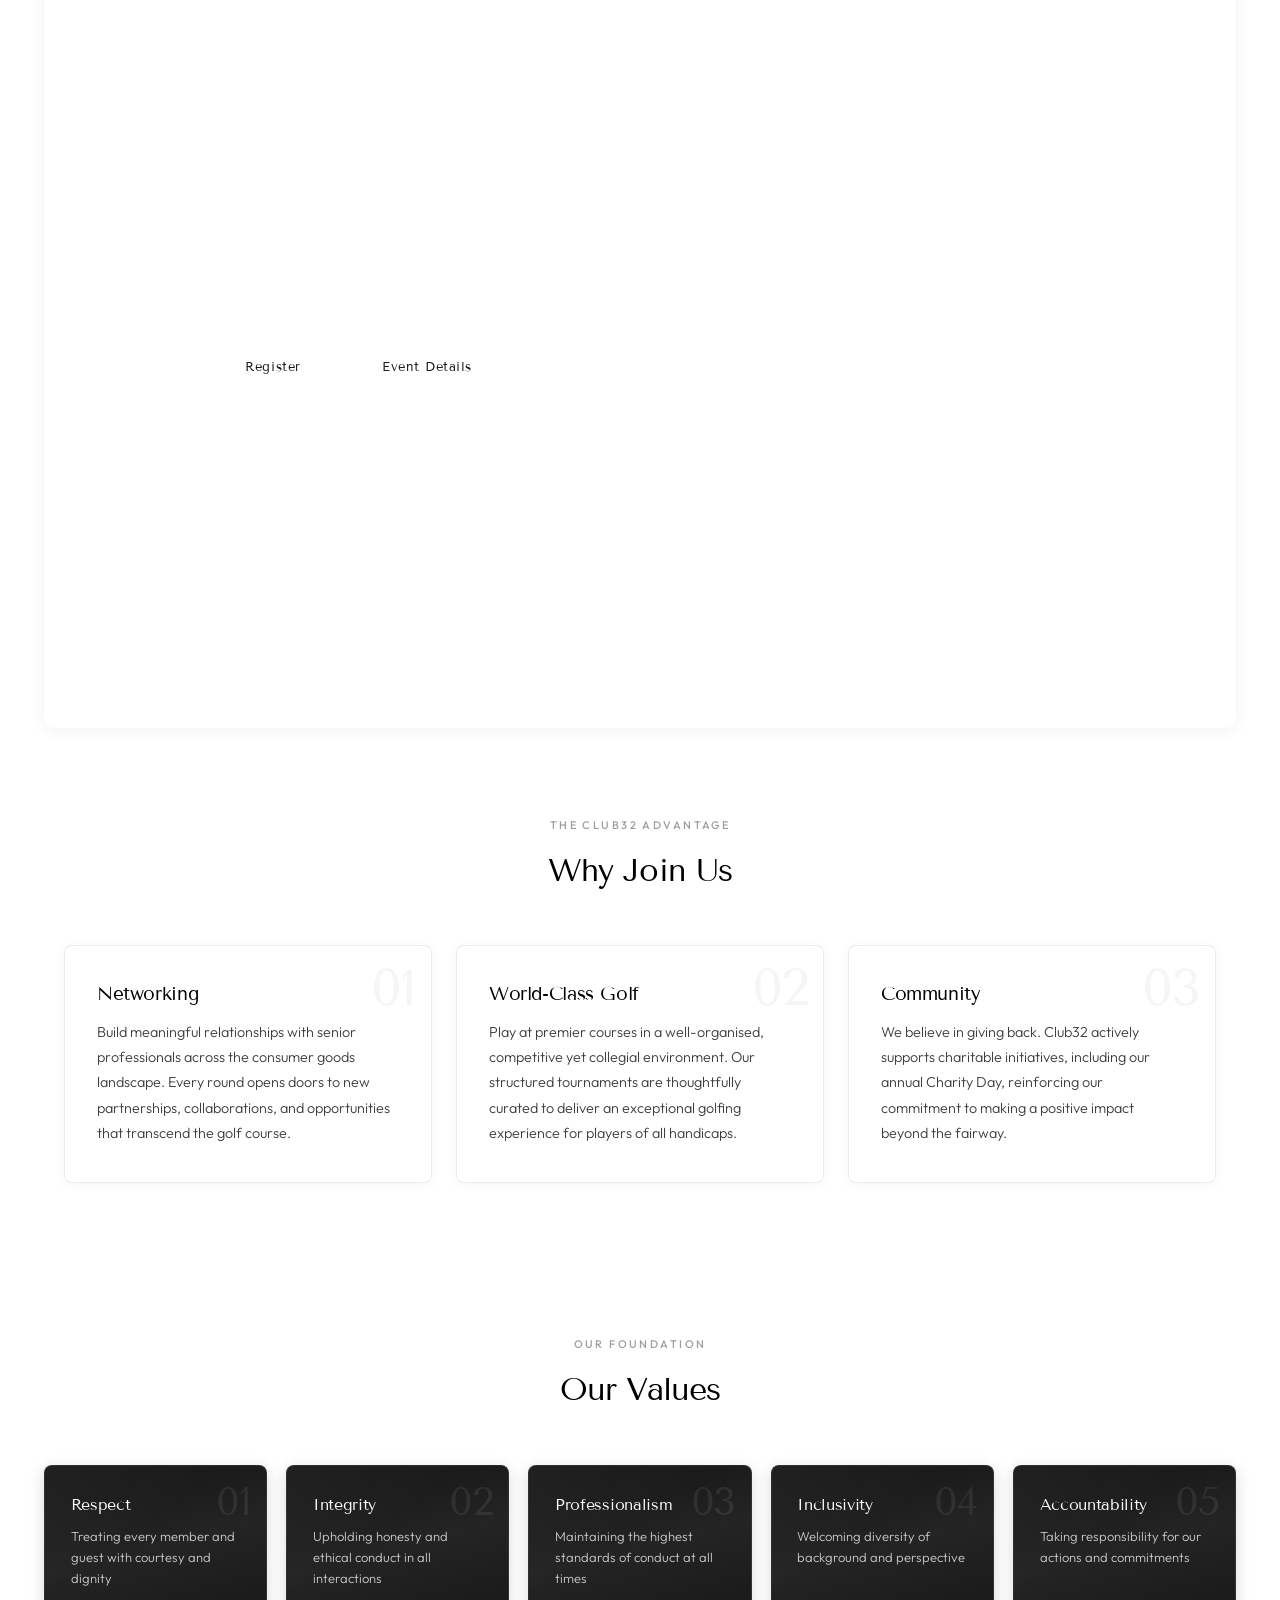
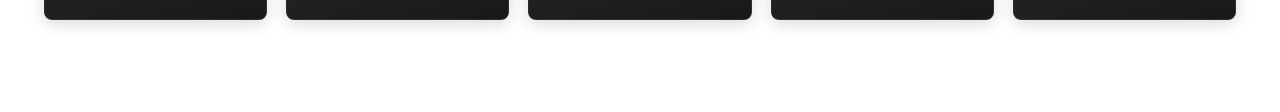
==== commit 20c8a121: "Bump style.css cache-buster so 10th Tee grid fix loads Updates the ?v= query string on the style.css" ====
--- a/index.html
+++ b/index.html
@@ -31,7 +31,7 @@
   <link rel="icon" type="image/svg+xml" href="images/favicon.svg" />
   <link rel="icon" type="image/png" href="images/icon.png" />
   <link rel="apple-touch-icon" href="images/icon.png" />
-  <link rel="stylesheet" href="css/style.css?v=20260419-banner-stack-tight" />
+  <link rel="stylesheet" href="css/style.css?v=20260616-tee-grid" />
   <link rel="stylesheet" href="css/icons.css?v=20260320-values-icons" />
   <link rel="stylesheet" href="https://cdnjs.cloudflare.com/ajax/libs/font-awesome/6.4.0/css/all.min.css" />
 </head>
--- a/css/style.css
+++ b/css/style.css
@@ -3679,10 +3679,9 @@
 }
 
 .teetimes-sheet--alt .teetimes-sheet__grid {
-  grid-template-columns: repeat(3, 16rem);
-  width: fit-content;
-  max-width: 100%;
-  margin-inline: auto;
+  grid-template-columns: repeat(4, 1fr);
+  max-width: 68rem;
+  margin: 0 auto;
 }
 
 /* Individual card */
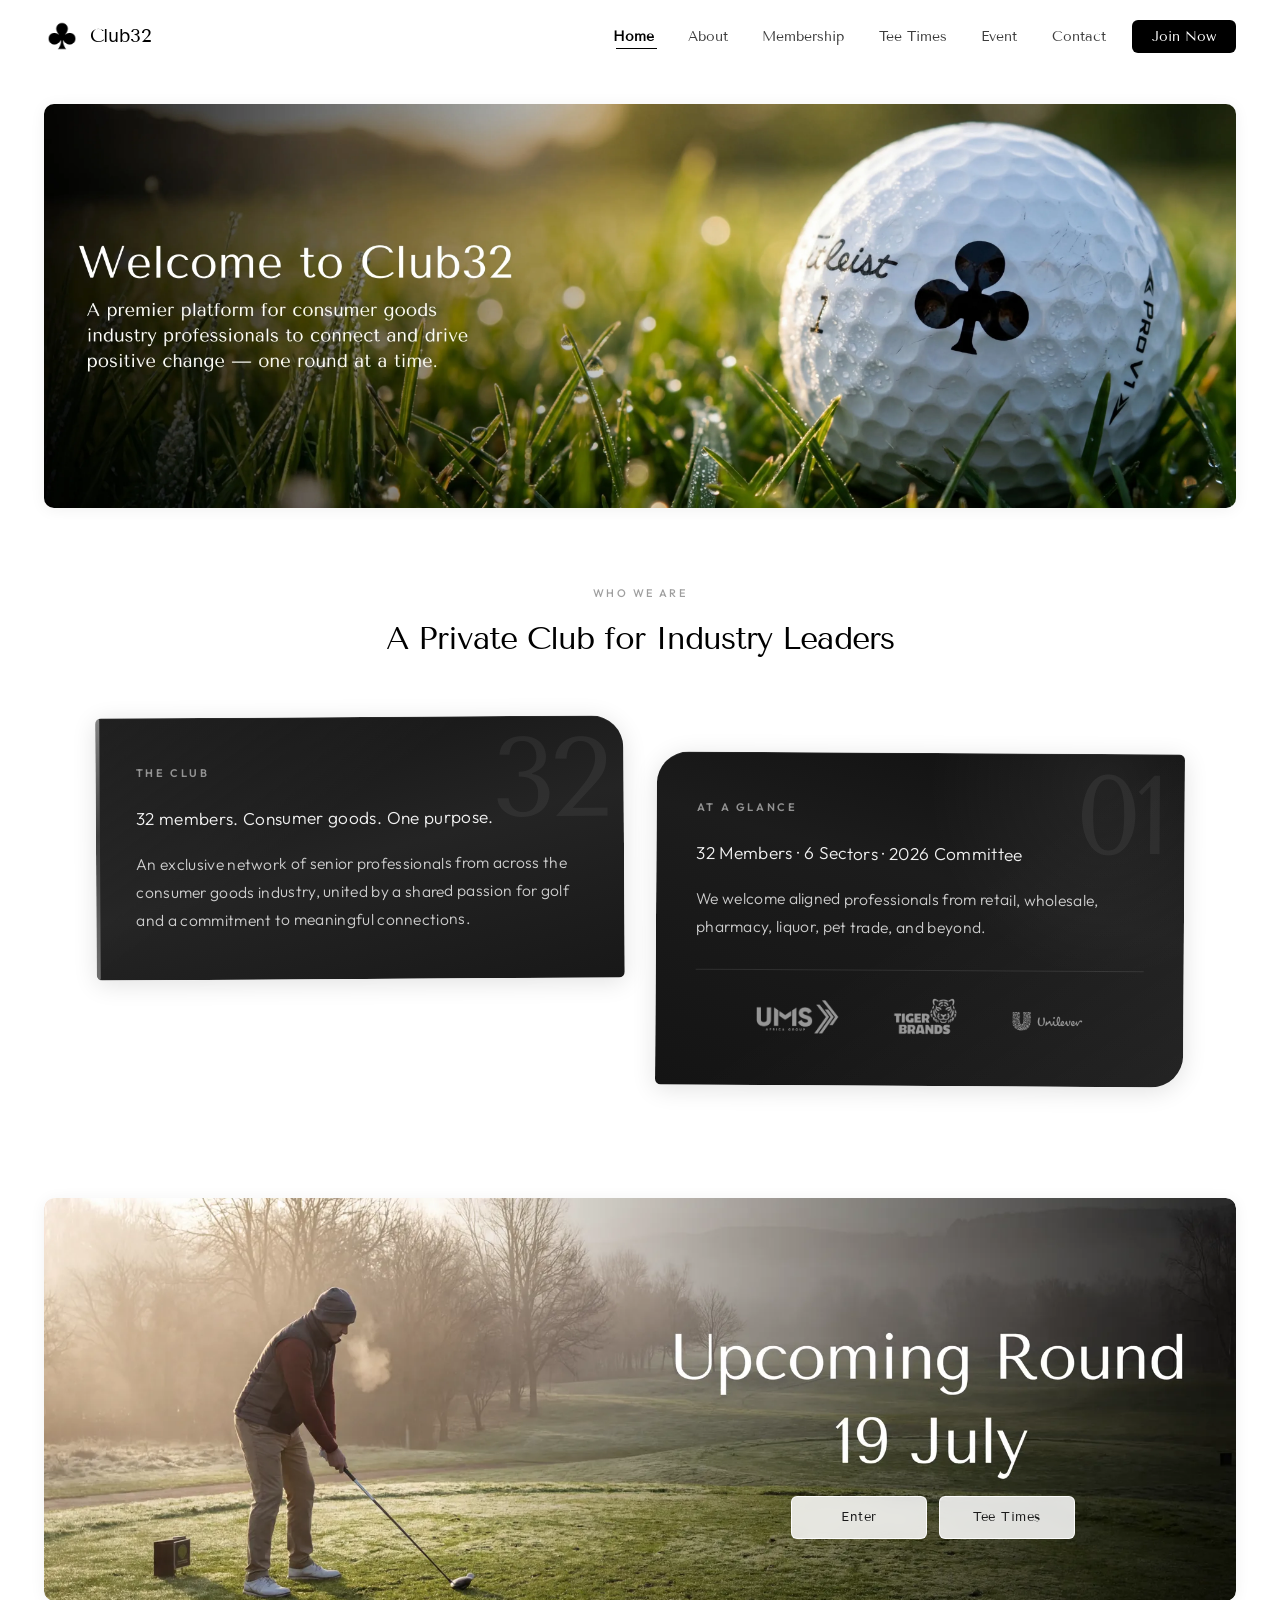
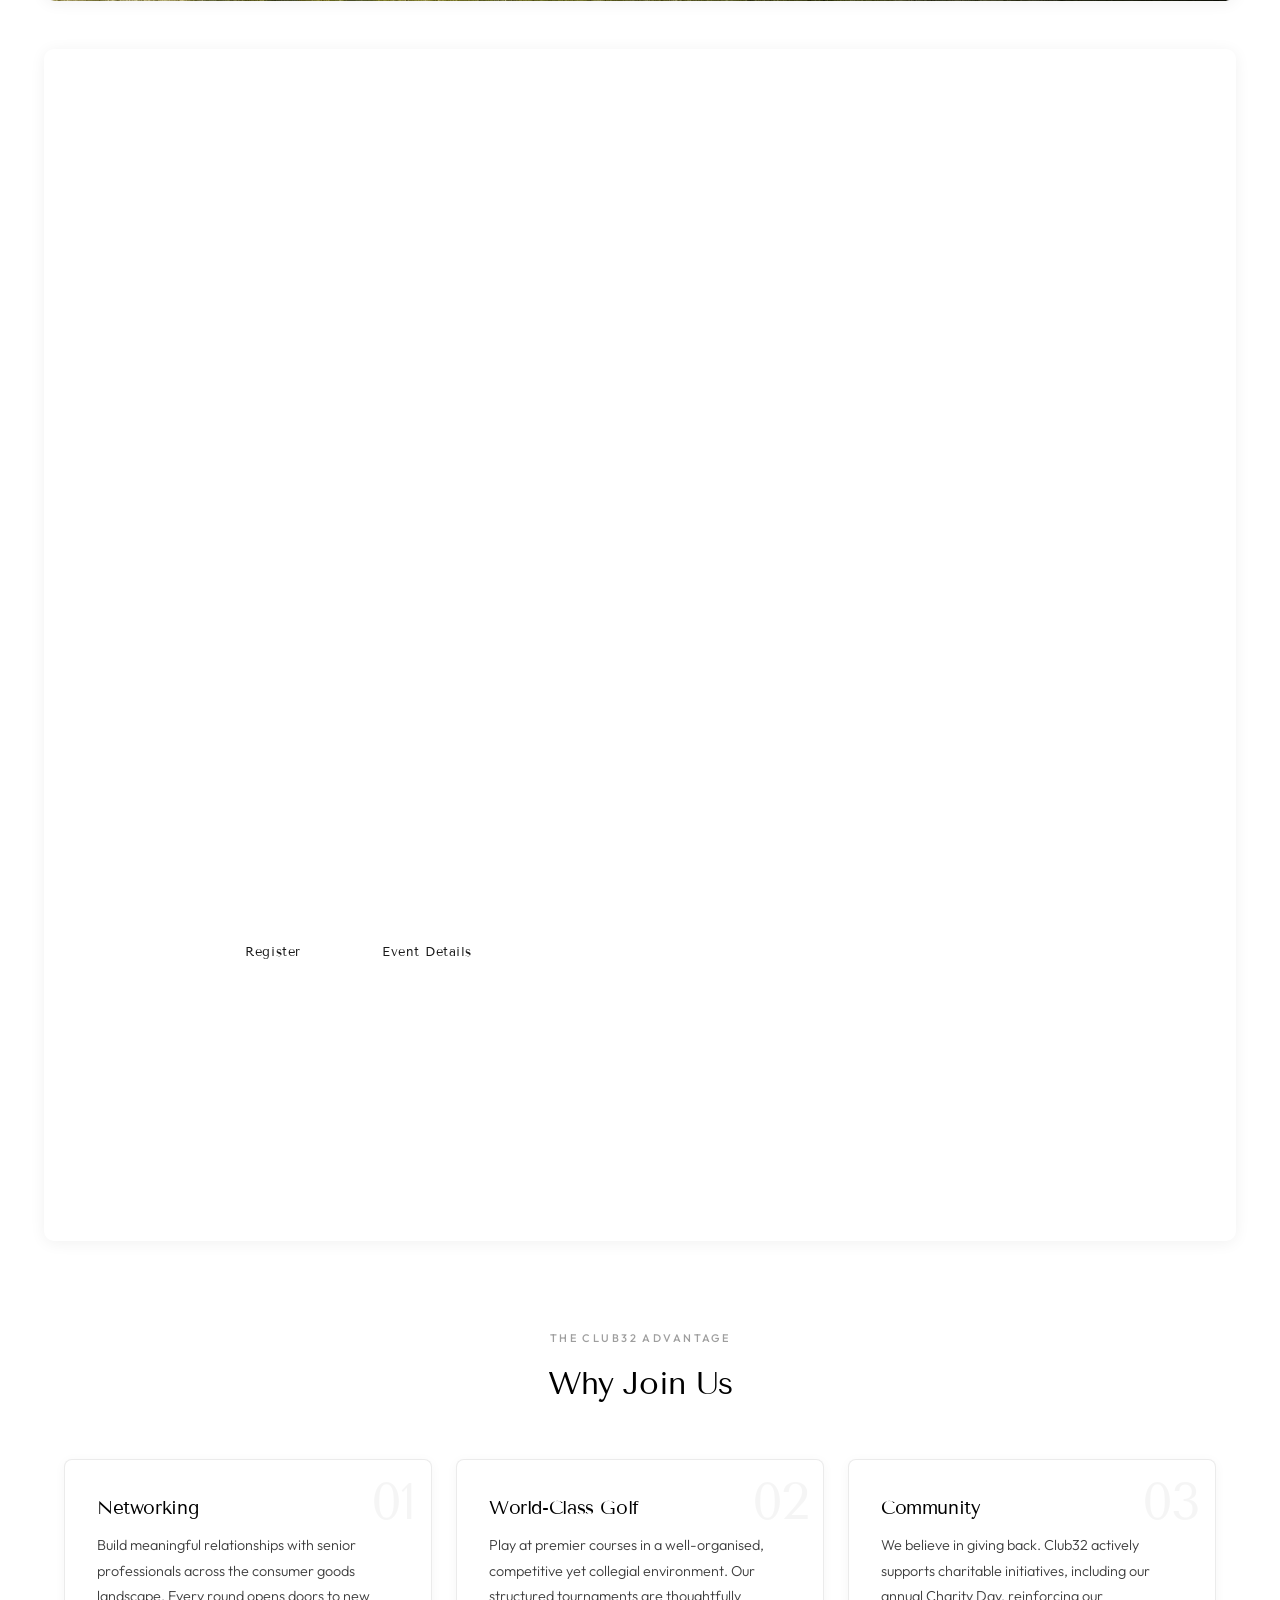
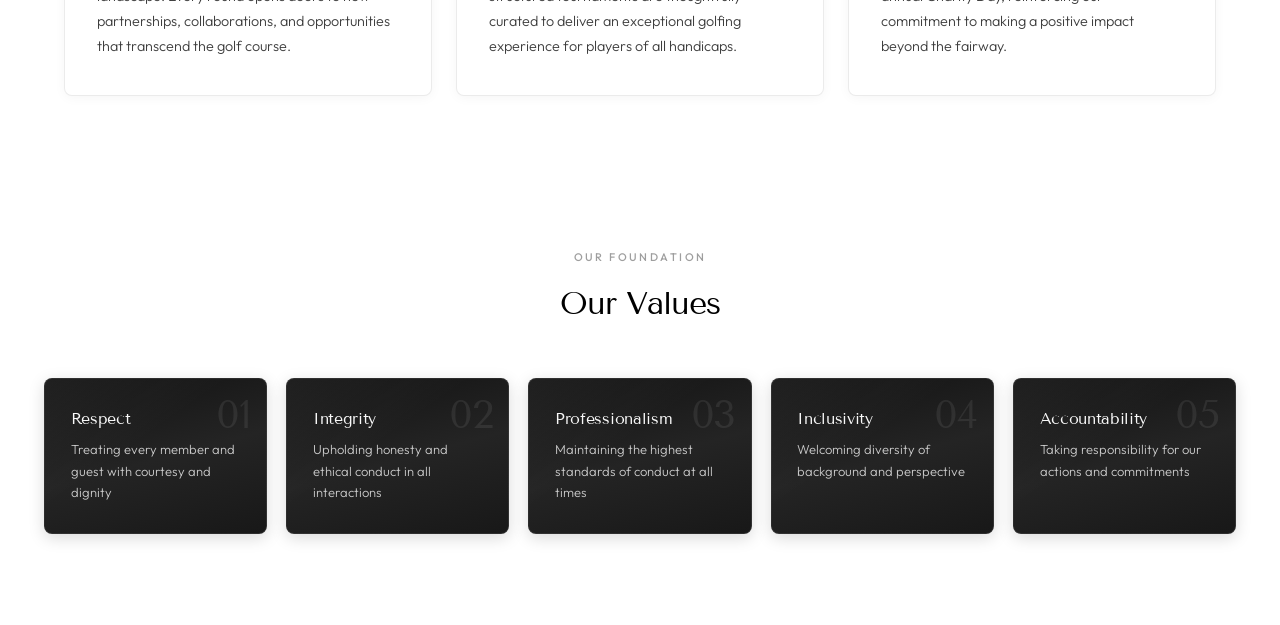
==== commit 03169b11: "Update 19 July tee sheet: players, times, 10th Tee layout - Remove Michael Koekemoer & Jimmy Bothas " ====
--- a/index.html
+++ b/index.html
@@ -31,7 +31,7 @@
   <link rel="icon" type="image/svg+xml" href="images/favicon.svg" />
   <link rel="icon" type="image/png" href="images/icon.png" />
   <link rel="apple-touch-icon" href="images/icon.png" />
-  <link rel="stylesheet" href="css/style.css?v=20260616-tee-grid" />
+  <link rel="stylesheet" href="css/style.css?v=20260621-tee-sheet" />
   <link rel="stylesheet" href="css/icons.css?v=20260320-values-icons" />
   <link rel="stylesheet" href="https://cdnjs.cloudflare.com/ajax/libs/font-awesome/6.4.0/css/all.min.css" />
 </head>
--- a/css/style.css
+++ b/css/style.css
@@ -3306,7 +3306,7 @@
 .teetimes-banner__btns {
   position: absolute;
   right: calc(12% + 18px);
-  top: 68%;
+  top: 74%;
   display: flex;
   gap: 0.75rem;
   z-index: 2;
@@ -3679,9 +3679,10 @@
 }
 
 .teetimes-sheet--alt .teetimes-sheet__grid {
-  grid-template-columns: repeat(4, 1fr);
-  max-width: 68rem;
-  margin: 0 auto;
+  grid-template-columns: repeat(3, 16rem);
+  width: fit-content;
+  max-width: 100%;
+  margin-inline: auto;
 }
 
 /* Individual card */
@@ -3889,6 +3890,11 @@
   .teetimes-sheet__grid,
   .teetimes-sheet--alt .teetimes-sheet__grid {
     grid-template-columns: repeat(2, 1fr);
+  }
+
+  /* Reset the desktop fit-content centering so the alt grid fills width like the 1st Tee on mobile */
+  .teetimes-sheet--alt .teetimes-sheet__grid {
+    width: auto;
   }
 }
 
